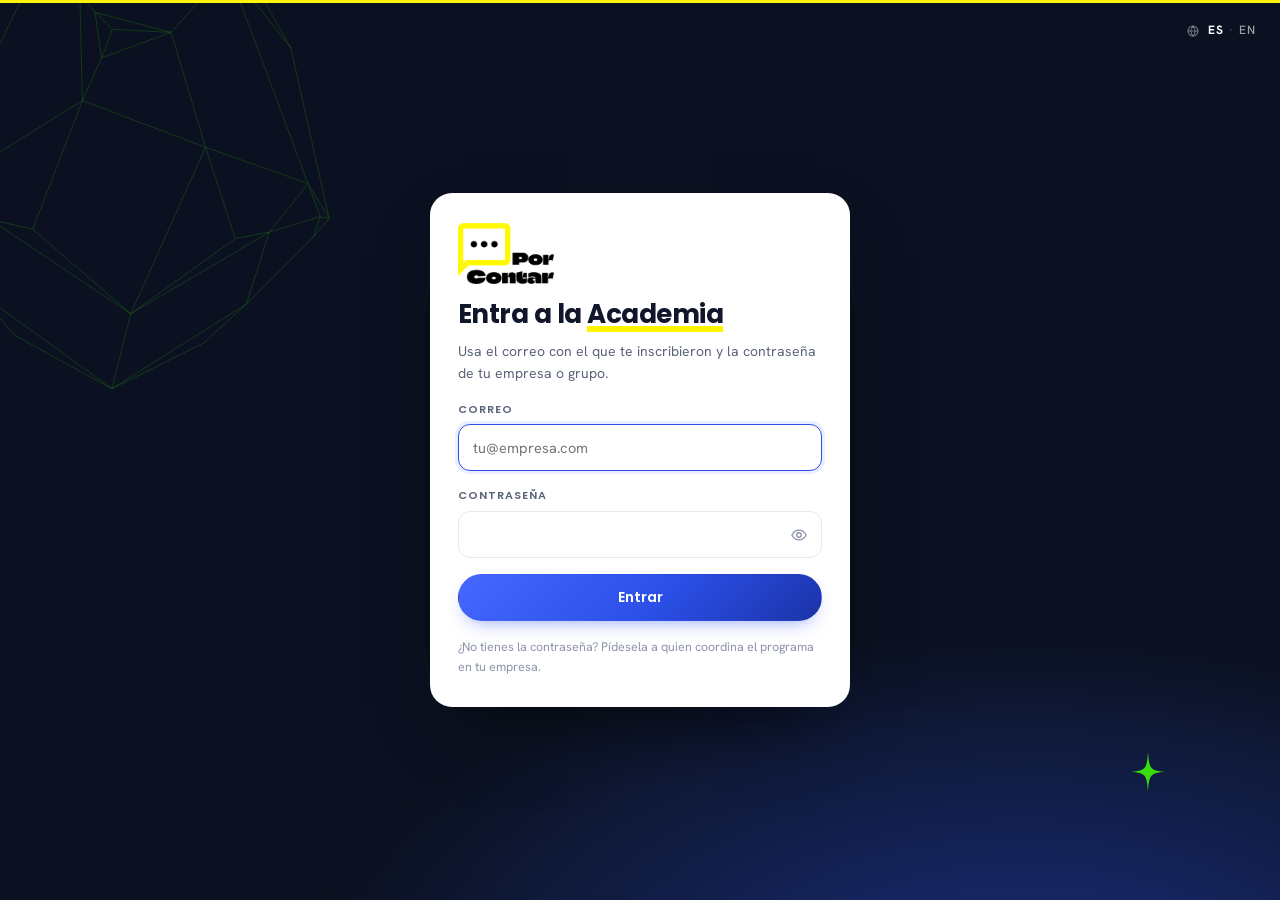
==== public/index.html @ 16306ef3 "Modalidades, clases con candado por grupo, prompts por clase, soporte, idioma y MCP - Tres modalidad" ====
<!DOCTYPE html>
<html lang="es">
<head>
<meta charset="utf-8" />
<meta name="viewport" content="width=device-width, initial-scale=1" />
<title>PorContar Academia</title>
<link rel="preconnect" href="https://fonts.googleapis.com" />
<link rel="preconnect" href="https://fonts.gstatic.com" crossorigin />
<link href="https://fonts.googleapis.com/css2?family=Poppins:wght@400;500;600;700;800&family=Hanken+Grotesk:wght@400;500;600;700&display=swap" rel="stylesheet" />
<link rel="stylesheet" href="styles.css" />
<link rel="icon" type="image/svg+xml" href="marca/burbuja.svg" />
</head>
<body>

<!-- ============ ICONOS SVG (sprite) ============ -->
<svg width="0" height="0" style="position:absolute" aria-hidden="true">
  <defs>
    <symbol id="i-feed" viewBox="0 0 24 24"><rect x="3" y="4" width="18" height="16" rx="2"/><path d="M3 9h18M8 13h8M8 16.5h5"/></symbol>
    <symbol id="i-bookmark" viewBox="0 0 24 24"><path d="M6 3.75h12a1 1 0 0 1 1 1V21l-7-4-7 4V4.75a1 1 0 0 1 1-1Z"/></symbol>
    <symbol id="i-menu" viewBox="0 0 24 24"><path d="M4 7h16M4 12h16M4 17h16"/></symbol>
    <symbol id="i-search" viewBox="0 0 24 24"><circle cx="11" cy="11" r="7"/><path d="m20 20-3.6-3.6"/></symbol>
    <symbol id="i-emoji" viewBox="0 0 24 24"><circle cx="12" cy="12" r="9"/><path d="M8.5 14.5a4 4 0 0 0 7 0M9 9.8h.01M15 9.8h.01"/></symbol>
    <symbol id="i-imagen" viewBox="0 0 24 24"><rect x="3" y="4" width="18" height="16" rx="3"/><path d="m4 17 5-5 4 4 3-3 4 4"/><circle cx="9" cy="9" r="1.3"/></symbol>
    <symbol id="i-clip" viewBox="0 0 24 24"><path d="M20 11.5 12.5 19a5 5 0 0 1-7-7l8-8a3.3 3.3 0 0 1 4.7 4.7l-8 8a1.7 1.7 0 0 1-2.4-2.4l7-7"/></symbol>
    <symbol id="i-playbox" viewBox="0 0 24 24"><rect x="3" y="5" width="18" height="14" rx="3"/><path d="m10 9 5 3-5 3z"/></symbol>
    <symbol id="i-encuesta" viewBox="0 0 24 24"><path d="M6 20V11M12 20V4M18 20v-6"/></symbol>
    <symbol id="i-mic" viewBox="0 0 24 24"><rect x="9" y="3" width="6" height="11" rx="3"/><path d="M5.5 11a6.5 6.5 0 0 0 13 0M12 17.5V21"/></symbol>
    <symbol id="i-megusta" viewBox="0 0 24 24"><path d="M7 21V10l5-7a2 2 0 0 1 3 2l-1 5h4.5a2 2 0 0 1 2 2.4l-1.5 7A2 2 0 0 1 17 21H7Zm0 0H3V10h4"/></symbol>
    <symbol id="i-comentario" viewBox="0 0 24 24"><path d="M12 20a8 8 0 1 0-7.1-4.3L4 20l4.3-.9A8 8 0 0 0 12 20Z"/></symbol>
    <symbol id="i-plus" viewBox="0 0 24 24"><path d="M12 5v14M5 12h14"/></symbol>
    <symbol id="i-close" viewBox="0 0 24 24"><path d="m6 6 12 12M18 6 6 18"/></symbol>
    <symbol id="i-more" viewBox="0 0 24 24"><circle cx="5" cy="12" r="1.4"/><circle cx="12" cy="12" r="1.4"/><circle cx="19" cy="12" r="1.4"/></symbol>
    <symbol id="i-video" viewBox="0 0 24 24"><rect x="2.5" y="6" width="13" height="12" rx="2"/><path d="m15.5 12 6-3.5v11l-6-3.5z"/></symbol>
    <symbol id="i-upload" viewBox="0 0 24 24"><path d="M12 16V4m0 0 4 4m-4-4L8 8"/><path d="M4 15v3a2 2 0 0 0 2 2h12a2 2 0 0 0 2-2v-3"/></symbol>
    <symbol id="i-link" viewBox="0 0 24 24"><path d="M10 13.5a4 4 0 0 0 5.7 0l2.8-2.8a4 4 0 1 0-5.7-5.7l-1.4 1.4"/><path d="M14 10.5a4 4 0 0 0-5.7 0l-2.8 2.8a4 4 0 1 0 5.7 5.7l1.4-1.4"/></symbol>
    <symbol id="i-trash" viewBox="0 0 24 24"><path d="M4 7h16M10 7V5h4v2M6 7l1 13h10l1-13"/></symbol>
    <symbol id="i-edit" viewBox="0 0 24 24"><path d="M4 20h4L19 9a2.1 2.1 0 0 0-3-3L5 17v3Z"/><path d="m14.5 6.5 3 3"/></symbol>
    <symbol id="i-bold" viewBox="0 0 24 24"><path d="M7 5h6.5a3.5 3.5 0 0 1 0 7H7zM7 12h7.5a3.5 3.5 0 0 1 0 7H7z"/></symbol>
    <symbol id="i-quote" viewBox="0 0 24 24"><path d="M5 6v12M9 9h10M9 15h6"/></symbol>
    <symbol id="i-pin" viewBox="0 0 24 24"><path d="M9 3h6l-1 6 4 3v2H6v-2l4-3-1-6Z"/><path d="M12 14v7"/></symbol>
    <symbol id="i-empty" viewBox="0 0 24 24"><rect x="3" y="5" width="18" height="14" rx="2"/><path d="M3 10h18M8 14.5h8"/></symbol>
    <symbol id="i-skill" viewBox="0 0 24 24"><path d="m12 3 2.6 5.3 5.9.9-4.3 4.1 1 5.8-5.2-2.7-5.2 2.7 1-5.8L3.5 9.2l5.9-.9z"/></symbol>
    <symbol id="i-download" viewBox="0 0 24 24"><path d="M12 4v11m0 0 4-4m-4 4-4-4"/><path d="M4 17v1.5A2.5 2.5 0 0 0 6.5 21h11a2.5 2.5 0 0 0 2.5-2.5V17"/></symbol>
    <!-- copiar / preguntas frecuentes -->
    <symbol id="i-copy" viewBox="0 0 24 24"><rect x="9" y="9" width="11" height="11" rx="2"/><path d="M15 6.5V5.5a2 2 0 0 0-2-2H5.5a2 2 0 0 0-2 2V13a2 2 0 0 0 2 2h1"/></symbol>
    <symbol id="i-faq" viewBox="0 0 24 24"><path d="M4 5.5h16v11H12l-5 4v-4H4z"/><path d="M9.7 9.4a2.3 2.3 0 1 1 2.6 2.3v1.1"/><path d="M12.3 14.6v.1"/></symbol>
    <!-- Vocabulario y skills -->
    <symbol id="i-resumen" viewBox="0 0 24 24"><path d="M5.5 3.5h8.5L19 8.5v12H5.5z"/><path d="M14 3.5V9h5"/><path d="M8.5 12.5h7M8.5 16h4.5"/></symbol>
    <!-- trabajo autónomo: lista con casillas -->
    <symbol id="i-tareas" viewBox="0 0 24 24"><rect x="4" y="3.5" width="16" height="17" rx="2.5"/><path d="m8 9 1.5 1.5L12.5 7.5M8 15l1.5 1.5 3-3M15 9.5h1.5M15 15.5h1.5"/></symbol>
    <!-- quizzes -->
    <symbol id="i-quiz" viewBox="0 0 24 24"><path d="M5.5 3.5h13v17h-13z"/><path d="M9 8.5a2.4 2.4 0 1 1 3 2.3v1.2"/><path d="M12 15.4v.1"/></symbol>
    <!-- subir y bajar una publicación -->
    <symbol id="i-up" viewBox="0 0 24 24"><path d="M12 19V6"/><path d="M6.5 11.5 12 6l5.5 5.5"/></symbol>
    <symbol id="i-down" viewBox="0 0 24 24"><path d="M12 5v13"/><path d="M6.5 12.5 12 18l5.5-5.5"/></symbol>
    <!-- tutoriales express: pantalla con el triangulo de reproducir -->
    <symbol id="i-tuto" viewBox="0 0 24 24"><path d="M3.5 5h17v11h-17z"/><path d="M8 20h8M12 16v4"/><path d="M10.5 8.3l4 2.2-4 2.2z"/></symbol>
    <!-- configurar Claude -->
    <symbol id="i-config" viewBox="0 0 24 24"><path d="M5 7h9M18 7h1.5M5 12h3M12 12h7.5M5 17h9M18 17h1.5"/><circle cx="16" cy="7" r="2"/><circle cx="10" cy="12" r="2"/><circle cx="16" cy="17" r="2"/></symbol>
    <!-- ojito: ocultar o mostrar una clase -->
    <symbol id="i-eye" viewBox="0 0 24 24"><path d="M2.5 12S6 5.5 12 5.5 21.5 12 21.5 12 18 18.5 12 18.5 2.5 12 2.5 12Z"/><circle cx="12" cy="12" r="3"/></symbol>
    <symbol id="i-eye-off" viewBox="0 0 24 24"><path d="M10.6 5.6A9.7 9.7 0 0 1 12 5.5c6 0 9.5 6.5 9.5 6.5a17 17 0 0 1-2.6 3.4M6.5 7.3C3.9 9 2.5 12 2.5 12S6 18.5 12 18.5c1.9 0 3.5-.6 4.9-1.5"/><path d="M9.9 9.9a3 3 0 0 0 4.2 4.2"/><path d="m3.5 3.5 17 17"/></symbol>
    <!-- empresas y grupos · panel de avance · salir · visto -->
    <symbol id="i-globo" viewBox="0 0 24 24"><circle cx="12" cy="12" r="8.5"/><path d="M3.5 12h17M12 3.5c2.4 2.3 3.6 5.1 3.6 8.5s-1.2 6.2-3.6 8.5c-2.4-2.3-3.6-5.1-3.6-8.5s1.2-6.2 3.6-8.5Z"/></symbol>
    <symbol id="i-soporte" viewBox="0 0 24 24"><circle cx="12" cy="12" r="8.5"/><circle cx="12" cy="12" r="3.5"/><path d="m6 6 3.5 3.5M14.5 14.5 18 18M18 6l-3.5 3.5M9.5 14.5 6 18"/></symbol>
    <symbol id="i-users" viewBox="0 0 24 24"><circle cx="9" cy="8" r="3"/><path d="M3.5 19a5.5 5.5 0 0 1 11 0"/><path d="M15.5 5.8a3 3 0 0 1 .5 5.9M17.5 19a5.5 5.5 0 0 0-1.8-4.1"/></symbol>
    <symbol id="i-chart" viewBox="0 0 24 24"><rect x="3" y="4" width="18" height="16" rx="2"/><path d="M8 16.5v-4M12 16.5v-8M16 16.5v-5.5"/></symbol>
    <symbol id="i-logout" viewBox="0 0 24 24"><path d="M14 4.5h4a1.5 1.5 0 0 1 1.5 1.5v12a1.5 1.5 0 0 1-1.5 1.5h-4"/><path d="M10 16.5 5.5 12 10 7.5M5.5 12H15"/></symbol>
    <symbol id="i-check" viewBox="0 0 24 24"><circle cx="12" cy="12" r="8.5"/><path d="m8.3 12.2 2.5 2.5 4.9-5"/></symbol>
    <symbol id="i-cal" viewBox="0 0 24 24"><rect x="3.5" y="5" width="17" height="15.5" rx="2.5"/><path d="M3.5 10h17M8 3v4M16 3v4"/><path d="M7.5 14h2M11 14h2M14.5 14h2M7.5 17.5h2M11 17.5h2"/></symbol>
    <symbol id="i-wa" viewBox="0 0 24 24"><path d="M4 20l1.2-3.9A8 8 0 1 1 8 19z"/><path d="M9.2 8.6c.2-.5.6-.5.9-.5h.5c.2 0 .4.1.5.4l.7 1.6c.1.2 0 .5-.1.6l-.5.6c.6 1.1 1.5 2 2.6 2.6l.6-.5c.2-.2.4-.2.6-.1l1.6.7c.3.1.4.3.4.5v.5c0 .3-.1.7-.5.9-.6.3-1.6.5-3-.1a8.5 8.5 0 0 1-4.2-4.2c-.6-1.4-.4-2.4-.1-3z"/></symbol>
    <symbol id="i-play" viewBox="0 0 24 24"><path d="M8 5v14l11-7z"/></symbol>
    <symbol id="i-reloj" viewBox="0 0 24 24"><circle cx="12" cy="12" r="8.5"/><path d="M12 7.5V12l3 2"/></symbol>
    <symbol id="i-libro" viewBox="0 0 24 24"><path d="M3.5 5.5c2.8-1 5.6-1 8.5.8 2.9-1.8 5.7-1.8 8.5-.8v13c-2.8-1-5.6-1-8.5.8-2.9-1.8-5.7-1.8-8.5-.8z"/><path d="M12 6.3v13"/></symbol>
    <symbol id="i-envivo" viewBox="0 0 24 24"><circle cx="12" cy="12" r="2"/><path d="M8.5 15.5a5 5 0 0 1 0-7M15.5 8.5a5 5 0 0 1 0 7M5.6 18.4a9 9 0 0 1 0-12.8M18.4 5.6a9 9 0 0 1 0 12.8"/></symbol>
    <symbol id="i-ext" viewBox="0 0 24 24"><path d="M14 4.5h5.5V10M19.5 4.5 11 13M18 14v4.5a1 1 0 0 1-1 1H5.5a1 1 0 0 1-1-1V7a1 1 0 0 1 1-1H10"/></symbol>
    <symbol id="i-mail" viewBox="0 0 24 24"><rect x="3" y="5" width="18" height="14" rx="2.5"/><path d="m4 7 8 6 8-6"/></symbol>
    <symbol id="i-flecha" viewBox="0 0 24 24"><path d="m9 5.5 6.5 6.5L9 18.5"/></symbol>
    <symbol id="i-chev" viewBox="0 0 24 24"><path d="m8 10 4-4 4 4M8 14l4 4 4-4"/></symbol>
    <symbol id="i-gear" viewBox="0 0 24 24"><circle cx="12" cy="12" r="3"/><path d="M19.4 15a1.7 1.7 0 0 0 .3 1.8l.1.1a2 2 0 1 1-2.8 2.8l-.1-.1a1.7 1.7 0 0 0-1.8-.3 1.7 1.7 0 0 0-1 1.5V21a2 2 0 1 1-4 0v-.1a1.7 1.7 0 0 0-1.1-1.5 1.7 1.7 0 0 0-1.8.3l-.1.1a2 2 0 1 1-2.8-2.8l.1-.1a1.7 1.7 0 0 0 .3-1.8 1.7 1.7 0 0 0-1.5-1H3a2 2 0 1 1 0-4h.1a1.7 1.7 0 0 0 1.5-1.1 1.7 1.7 0 0 0-.3-1.8l-.1-.1a2 2 0 1 1 2.8-2.8l.1.1a1.7 1.7 0 0 0 1.8.3H9a1.7 1.7 0 0 0 1-1.5V3a2 2 0 1 1 4 0v.1a1.7 1.7 0 0 0 1 1.5 1.7 1.7 0 0 0 1.8-.3l.1-.1a2 2 0 1 1 2.8 2.8l-.1.1a1.7 1.7 0 0 0-.3 1.8V9a1.7 1.7 0 0 0 1.5 1H21a2 2 0 1 1 0 4h-.1a1.7 1.7 0 0 0-1.5 1Z"/></symbol>
    <symbol id="i-unlock" viewBox="0 0 24 24"><rect x="5" y="10.5" width="14" height="10" rx="2"/><path d="M8.5 10.5V8a3.5 3.5 0 0 1 6.9-.8"/></symbol>
    <symbol id="i-lock" viewBox="0 0 24 24"><rect x="5" y="10.5" width="14" height="10" rx="2"/><path d="M8.5 10.5V8a3.5 3.5 0 0 1 7 0v2.5"/></symbol>
    <!-- redes -->
    <symbol id="i-ig" viewBox="0 0 24 24"><rect x="3.5" y="3.5" width="17" height="17" rx="5"/><circle cx="12" cy="12" r="4"/><circle cx="17.2" cy="6.8" r="1.1" fill="currentColor" stroke="none"/></symbol>
    <symbol id="i-in" viewBox="0 0 24 24"><rect x="3.5" y="3.5" width="17" height="17" rx="3"/><path d="M8 10.5V17M8 7.3v.1M12 17v-3.6a2 2 0 0 1 4 0V17"/></symbol>
    <!-- iconos de sesión -->
    <symbol id="s-base" viewBox="0 0 24 24"><path d="m12 3 2.6 5.3 5.9.9-4.3 4.1 1 5.8-5.2-2.7-5.2 2.7 1-5.8L3.5 9.2l5.9-.9z"/></symbol>
    <symbol id="s-funnel" viewBox="0 0 24 24"><path d="M3.5 5h17l-6.5 7.5V20l-4-2.2v-5.3z"/></symbol>
    <symbol id="s-design" viewBox="0 0 24 24"><path d="M6 20c2 0 3-1 3-3 0-1.2-.8-2-2-2s-2 .8-2 2c0 1-.5 2-1 2.5.6.3 1.3.5 2 .5Z"/><path d="M9.5 15 19 5.5a1.8 1.8 0 0 0-2.5-2.5L7 12.5"/></symbol>
    <symbol id="s-web" viewBox="0 0 24 24"><rect x="3" y="4.5" width="18" height="15" rx="2"/><path d="M3 9h18"/><circle cx="11" cy="14" r="2.4"/><path d="m12.8 15.8 2 2"/></symbol>
    <symbol id="s-crm" viewBox="0 0 24 24"><circle cx="9" cy="8" r="3"/><path d="M3.5 19a5.5 5.5 0 0 1 11 0"/><path d="M15.5 5.8a3 3 0 0 1 .5 5.9M17.5 19a5.5 5.5 0 0 0-1.8-4.1"/></symbol>
    <symbol id="s-prospec" viewBox="0 0 24 24"><circle cx="12" cy="12" r="7.5"/><circle cx="12" cy="12" r="3"/><path d="M12 2v2.5M12 19.5V22M2 12h2.5M19.5 12H22"/></symbol>
    <symbol id="s-ecom" viewBox="0 0 24 24"><circle cx="10" cy="19" r="1.4"/><circle cx="17" cy="19" r="1.4"/><path d="M3 4.5h2.4l2.3 11h10l1.9-7.6H6.3"/></symbol>
    <symbol id="s-viral" viewBox="0 0 24 24"><circle cx="17" cy="6" r="2.4"/><circle cx="17" cy="18" r="2.4"/><circle cx="7" cy="12" r="2.4"/><path d="m9.2 10.9 5.6-3.3M9.2 13.1l5.6 3.3"/></symbol>
    <symbol id="s-video" viewBox="0 0 24 24"><rect x="2.5" y="6" width="13" height="12" rx="2"/><path d="m15.5 12 6-3.5v11l-6-3.5z"/></symbol>
    <symbol id="s-ads" viewBox="0 0 24 24"><path d="M4 10v4a1 1 0 0 0 1 1h2.5l7.5 3.8V5.2L7.5 9H5a1 1 0 0 0-1 1Z"/><path d="M18.5 9.4a3.6 3.6 0 0 1 0 5.2"/></symbol>
    <symbol id="s-agent" viewBox="0 0 24 24"><rect x="4" y="8" width="16" height="11" rx="3"/><path d="M12 4v4"/><circle cx="9.3" cy="13.5" r="1.2"/><circle cx="14.7" cy="13.5" r="1.2"/></symbol>
    <symbol id="s-dash" viewBox="0 0 24 24"><rect x="3" y="4" width="18" height="16" rx="2"/><path d="M8 16.5v-4M12 16.5v-8M16 16.5v-5.5"/></symbol>
    <symbol id="s-pre" viewBox="0 0 24 24"><path d="M4 7h9M17 7h3M4 17h3M11 17h9"/><circle cx="15" cy="7" r="2"/><circle cx="9" cy="17" r="2"/></symbol>
    <symbol id="s-0" viewBox="0 0 24 24"><path d="M3 11.5 12 4l9 7.5"/><path d="M5.5 10.5V20h13v-9.5"/><path d="M10 20v-5h4v5"/></symbol>
    <symbol id="s-1" viewBox="0 0 24 24"><path d="M12 3.5 20 8v5c0 4-3.4 6.6-8 7.5-4.6-.9-8-3.5-8-7.5V8z"/><path d="m9 12 2 2 4-4"/></symbol>
    <symbol id="s-2" viewBox="0 0 24 24"><ellipse cx="12" cy="6" rx="7.5" ry="3"/><path d="M4.5 6v6c0 1.7 3.4 3 7.5 3s7.5-1.3 7.5-3V6"/><path d="M4.5 12v6c0 1.7 3.4 3 7.5 3s7.5-1.3 7.5-3v-6"/></symbol>
    <symbol id="s-3" viewBox="0 0 24 24"><circle cx="12" cy="12" r="3"/><path d="M12 3v3M12 18v3M3 12h3M18 12h3M5.6 5.6 7.8 7.8M16.2 16.2l2.2 2.2M18.4 5.6l-2.2 2.2M7.8 16.2l-2.2 2.2"/></symbol>
    <symbol id="s-4" viewBox="0 0 24 24"><path d="m9 8-5 4 5 4M15 8l5 4-5 4M13.5 5l-3 14"/></symbol>
    <symbol id="s-5" viewBox="0 0 24 24"><path d="M4 5h16v10H4z"/><path d="M12 15v4M8.5 19h7"/><path d="m8 11 2.5-2.5L13 11l3-3.5"/></symbol>
  </defs>
</svg>

<div class="app">

  <!-- ============ SIDEBAR ============ -->
  <aside class="sidebar" id="sidebar">
    <!-- dona wireframe: elemento firma del universo gráfico -->
    <svg class="dona" viewBox="0 0 200 200" aria-hidden="true">
      <g fill="none" stroke="#4668ff" stroke-width="1" opacity=".85">
        <ellipse cx="100" cy="100" rx="86" ry="34"/>
        <ellipse cx="100" cy="100" rx="78" ry="26"/>
        <ellipse cx="100" cy="100" rx="66" ry="17"/>
        <ellipse cx="100" cy="100" rx="52" ry="9"/>
        <ellipse cx="100" cy="100" rx="86" ry="34" transform="rotate(30 100 100)"/>
        <ellipse cx="100" cy="100" rx="86" ry="34" transform="rotate(60 100 100)"/>
        <ellipse cx="100" cy="100" rx="86" ry="34" transform="rotate(90 100 100)"/>
        <ellipse cx="100" cy="100" rx="86" ry="34" transform="rotate(120 100 100)"/>
        <ellipse cx="100" cy="100" rx="86" ry="34" transform="rotate(150 100 100)"/>
      </g>
    </svg>
    <div class="brand">
      <!-- logo oficial, el mismo de la web de PorContar (versión blanca para fondo oscuro) -->
      <img class="logo" src="marca/porcontar-blanco.png" alt="PorContar" width="540" height="340" />
    </div>

    <nav class="nav" id="nav">
      <!-- Admin: espacio de trabajo. Principal = contenido para todos; una empresa = lo que ve esa empresa,
           y lo que se publica ahí queda solo para ella -->
      <div class="espacio" id="navEspacio" hidden>
        <button class="esp-btn" id="espBtn" type="button" aria-haspopup="listbox" aria-expanded="false" aria-controls="espMenu">
          <span class="esp-av" id="espAv"></span>
          <span class="esp-txt"><em>Espacio de trabajo</em><b id="espNombre">Principal</b></span>
          <svg class="ico esp-chev"><use href="#i-chev"/></svg>
        </button>
        <div class="esp-menu" id="espMenu" role="listbox" aria-label="Espacios de trabajo" hidden></div>
      </div>

      <!-- Responsable de una empresa: el panel de su equipo -->
      <div id="navGestion" hidden>
        <p class="nav-title">Mi equipo</p>
        <button class="nav-item" data-view="panel" title="Quién entró, qué vio, qué tareas hizo y cómo le fue en los quizzes">
          <svg class="ico"><use href="#i-chart"/></svg>
          <span class="nav-label">Panel de mi equipo</span>
        </button>
      </div>

      <button class="nav-item nav-inicio" data-view="inicio" title="Tu cronograma y el próximo encuentro">
        <svg class="ico"><use href="#i-cal"/></svg>
        <span class="nav-label">Inicio y cronograma</span>
      </button>

      <p class="nav-title nav-title-acc"><span id="navSesTit">Sesiones del reto</span>
        <button class="nav-editar" data-editar-reto hidden title="Agregar, editar u ordenar las sesiones del reto">
          <svg class="ico"><use href="#i-edit"/></svg> Editar
        </button>
      </p>
      <div id="navSessions"></div>

      <p class="nav-title nav-title-acc"><span>Extras</span>
        <button class="nav-editar" data-editar-extras hidden title="Encender o apagar los extras y editar las tareas">
          <svg class="ico"><use href="#i-edit"/></svg> Editar
        </button>
      </p>
      <!-- Lo primero de Extras y con color propio: las tareas de cada sesión -->
      <button class="nav-item nav-tareas" data-view="tareas" title="Las tareas de cada sesión, con tu avance">
        <svg class="ico"><use href="#i-tareas"/></svg>
        <span class="nav-label">Trabajo autónomo</span>
      </button>
      <button class="nav-item" data-view="skills" title="Catálogo de skills">
        <svg class="ico"><use href="#i-skill"/></svg>
        <span class="nav-label">Catálogo de prompts</span>
        <span class="count" id="countSkills">0</span>
      </button>
      <!-- filtro por área: solo se ve dentro del catálogo -->
      <div class="nav-areas" id="navAreas" hidden></div>
      <button class="nav-item" data-view="resumen" title="Vocabulario y términos">
        <svg class="ico"><use href="#i-resumen"/></svg>
        <span class="nav-label">Vocabulario y términos</span>
      </button>
      <!-- Oculto por ahora: para mostrarlo de nuevo, quitar hidden -->
      <button class="nav-item" data-view="config" title="Qué dejar activo en tu organización de Claude">
        <svg class="ico"><use href="#i-config"/></svg>
        <span class="nav-label">Configurar Claude</span>
      </button>
      <button class="nav-item" data-view="faq">
        <svg class="ico"><use href="#i-faq"/></svg>
        <span class="nav-label">Preguntas frecuentes</span>
        <span class="count" id="countFaq">0</span>
      </button>
      <button class="nav-item" data-view="saved">
        <svg class="ico"><use href="#i-bookmark"/></svg>
        <span class="nav-label">Guardados</span>
        <span class="count" id="countSaved">0</span>
      </button>
    </nav>

    <div class="sidebar-foot">
      <div class="progress">
        <div class="progress-bar"><i id="progressFill"></i></div>
        <span id="progressText">0 de 14 sesiones con contenido</span>
      </div>

      <div class="social">
        <a href="https://www.instagram.com/por.contar/" target="_blank" rel="noopener" title="PorContar en Instagram">
          <svg class="ico"><use href="#i-ig"/></svg>
        </a>
        <a href="https://www.linkedin.com/in/ximena-villalobos-vel%C3%A1squez/" target="_blank" rel="noopener" title="Ximena Villalobos en LinkedIn">
          <svg class="ico"><use href="#i-in"/></svg><span>Ximena</span>
        </a>
        <a href="https://www.linkedin.com/in/luisa-navarro-salgado-porcontar/" target="_blank" rel="noopener" title="Luisa Navarro en LinkedIn">
          <svg class="ico"><use href="#i-in"/></svg><span>Luisa</span>
        </a>
      </div>
    </div>
  </aside>

  <!-- ============ CONTENIDO ============ -->
  <main class="main">
    <div class="cabecera">
    <header class="topbar">
      <div class="topbar-left">
        <button class="icon-btn only-mobile" id="btnMenu" aria-label="Abrir el menú">
          <svg class="ico"><use href="#i-menu"/></svg>
        </button>
        <img class="logo-mini only-mobile" src="marca/burbuja.svg" alt="PorContar" width="30" height="30" />
        <div>
          <h1 id="viewTitle">PorContar Academia</h1>
          <p id="viewSubtitle">Cargando el contenido…</p>
        </div>
      </div>
      <div class="topbar-right">
        <div class="idioma notranslate" translate="no" role="group" aria-label="Idioma · Language">
          <svg class="ico"><use href="#i-globo"/></svg>
          <button type="button" data-idioma="es" title="Español">ES</button><span aria-hidden="true">·</span><button type="button" data-idioma="en" title="English (traducción automática)">EN</button>
        </div>
        <label class="search">
          <svg class="ico"><use href="#i-search"/></svg>
          <input type="search" id="search" placeholder="Buscar en el muro" />
        </label>
        <button class="btn btn-primary" id="btnNew">
          <svg class="ico"><use href="#i-plus"/></svg>
          Nueva publicación
        </button>
      </div>
    </header>
      <!-- Menú secundario: atajos a lo que más se usa -->
      <nav class="subnav" id="subnav" aria-label="Atajos">
        <button data-sub="cursos"><svg class="ico"><use href="#i-libro"/></svg>Cursos</button>
        <button data-sub="inicio"><svg class="ico"><use href="#i-envivo"/></svg>Clases en vivo</button>
        <button data-sub="comunidad"><svg class="ico"><use href="#i-users"/></svg>Comunidad</button>
        <button data-sub="soporte" hidden><svg class="ico"><use href="#i-soporte"/></svg>Soporte<span class="sub-cuenta" id="countSoporte" hidden></span></button>
        <a href="https://porcontar.substack.com/" target="_blank" rel="noopener"><svg class="ico"><use href="#i-feed"/></svg>Newsletter<svg class="ico ico-ext"><use href="#i-ext"/></svg></a>
      </nav>
    </div>

    <div class="content">
      <section class="stream">
        <!-- Admin en el espacio de una empresa: qué está viendo y adónde va lo que publique -->
        <div class="espacio-aviso" id="espacioAviso" hidden></div>
        <!-- Grabaciones de la clase: fuera de #posts para que redibujar el muro no corte el video -->
        <div id="grabacion"></div>
        <div class="composer" id="composerTrigger">
          <div class="avatar">PC</div>
          <span>Comparte una nota o sube un video…</span>
          <span class="composer-plus"><svg class="ico"><use href="#i-plus"/></svg></span>
        </div>
        <div id="posts"></div>
      </section>

      <aside class="rail">
        <!-- estudiantes: formulario de pregunta · admin: preguntas por responder (lo pinta app.js) -->
        <div class="card rail-card rail-pregunta" id="railPregunta"></div>
        <div class="card rail-card">
          <h3 id="railSesTit">El reto</h3>
          <ol class="rail-list" id="railSessions"></ol>
        </div>
      </aside>
    </div>
  </main>
</div>

<!-- ============ MODAL COMPOSER ============ -->
<div class="overlay" id="overlay" hidden>
  <div class="modal" role="dialog" aria-modal="true" aria-labelledby="modalTitle">
    <header class="modal-head">
      <h2 id="modalTitle">Nueva publicación</h2>
      <button class="icon-btn" id="btnCloseModal" aria-label="Cerrar">
        <svg class="ico"><use href="#i-close"/></svg>
      </button>
    </header>

    <div class="modal-body">
      <label class="field">
        <span>Sesión</span>
        <select id="fSession"></select>
      </label>

      <label class="field">
        <span>Título</span>
        <input type="text" id="fTitle" placeholder="Ej. Resumen y asignación de la sesión" maxlength="140" />
      </label>

      <div class="field">
        <span>Contenido</span>
        <div class="editor">
          <div class="editor-tools">
            <button type="button" data-fmt="bold" title="Negrita"><svg class="ico"><use href="#i-bold"/></svg></button>
            <button type="button" data-fmt="quote" title="Cita destacada"><svg class="ico"><use href="#i-quote"/></svg></button>
            <span class="hint">**negrita** · &gt; cita · los enlaces se detectan solos</span>
          </div>
          <textarea id="fBody" rows="7" placeholder="Escribe aquí el contenido de la clase, los pasos, la asignación…"></textarea>
        </div>
      </div>

      <div class="field">
        <span>Video, imagen o PDF</span>
        <div class="tabs">
          <button type="button" class="tab is-active" data-tab="file"><svg class="ico"><use href="#i-upload"/></svg> Subir archivo</button>
          <button type="button" class="tab" data-tab="url"><svg class="ico"><use href="#i-link"/></svg> Enlace</button>
        </div>

        <div class="tabpane" data-pane="file">
          <div class="dropzone" id="dropzone">
            <svg class="ico ico-lg"><use href="#i-video"/></svg>
            <p><b>Arrastra un video, una imagen o un PDF</b> o haz clic para elegirlo</p>
            <small>Video MP4, WebM o MOV hasta 300 MB · Imagen JPG, PNG, GIF o WebP hasta 10 MB · PDF hasta 25 MB</small>
            <input type="file" id="fFile" accept="video/*,image/*,application/pdf,.pdf" hidden />
          </div>
          <div class="filechip" id="fileChip" hidden>
            <svg class="ico"><use href="#i-video"/></svg>
            <span id="fileName"></span>
            <button type="button" id="fileClear" aria-label="Quitar archivo"><svg class="ico"><use href="#i-close"/></svg></button>
          </div>
        </div>

        <div class="tabpane" data-pane="url" hidden>
          <input type="text" inputmode="url" id="fUrl" placeholder="Pega el enlace: YouTube, Drive, Vimeo, Loom, Zoom…" />
        </div>
      </div>

      <div class="field">
        <span>¿Quién la ve?</span>
        <div class="aud" id="fAudiencia"></div>
      </div>

      <label class="check">
        <input type="checkbox" id="fPinned" />
        <span>Destacar esta publicación</span>
      </label>
    </div>

    <footer class="modal-foot">
      <span class="modal-msg" id="modalMsg"></span>
      <div>
        <button class="btn" id="btnCancel">Cancelar</button>
        <button class="btn btn-primary" id="btnPublish">Publicar</button>
      </div>
    </footer>
  </div>
</div>

<div class="overlay" id="skOverlay" hidden>
  <div class="modal modal-sk" role="dialog" aria-modal="true" aria-labelledby="skTitle">
    <header class="modal-head">
      <div>
        <span class="sk-num-big" id="skNum">#1</span>
        <h2 id="skTitle">Skill</h2>
      </div>
      <button class="icon-btn" id="skClose" aria-label="Cerrar">
        <svg class="ico"><use href="#i-close"/></svg>
      </button>
    </header>

    <div class="modal-body">
      <div class="sk-tags" id="skTags"></div>

      <div class="sk-actions">
        <button class="btn btn-primary" id="skDownload">
          <svg class="ico"><use href="#i-download"/></svg> Descargar Skill (.md)
        </button>
        <button class="btn" id="skCopy">
          <svg class="ico"><use href="#i-copy"/></svg> Copiar prompt
        </button>
        <span class="sk-admin" id="skAdmin" hidden>
          <button class="btn" id="skEdit"><svg class="ico"><use href="#i-edit"/></svg> Editar</button>
          <button class="btn btn-danger" id="skDelete"><svg class="ico"><use href="#i-trash"/></svg> Eliminar</button>
        </span>
      </div>

      <div class="sk-block" id="skObjectiveBlock">
        <span class="sk-label">Objetivo</span>
        <p id="skObjective"></p>
      </div>

      <div class="sk-block">
        <span class="sk-label">Prompt completo</span>
        <pre class="sk-prompt" id="skPrompt"></pre>
      </div>
    </div>
  </div>
</div>

<!-- ============ EDITOR DE SKILL (admin) ============ -->
<div class="overlay" id="skEdOverlay" hidden>
  <div class="modal" role="dialog" aria-modal="true" aria-labelledby="skEdTitle">
    <header class="modal-head">
      <h2 id="skEdTitle">Nueva skill</h2>
      <button class="icon-btn" id="skEdClose" aria-label="Cerrar">
        <svg class="ico"><use href="#i-close"/></svg>
      </button>
    </header>

    <div class="modal-body">
      <!-- ¿Ya está en un .md? Se sube y llena los campos solos -->
      <div class="dropzone dropzone-md" id="skDrop">
        <svg class="ico"><use href="#i-upload"/></svg>
        <p><b>Sube la skill en .md</b> o arrástrala aquí</p>
        <small>Toma el nombre, el área, el nivel, las etiquetas, el objetivo y el prompt con su formato</small>
        <input type="file" id="skFile" accept=".md,.markdown,.txt,text/markdown,text/plain" hidden />
      </div>

      <label class="field">
        <span>Nombre de la skill</span>
        <input type="text" id="skfTitle" placeholder="Ej. Análisis de competencia" maxlength="120" />
      </label>

      <div class="field-row">
        <label class="field">
          <span>Área</span>
          <select id="skfArea"></select>
        </label>
        <label class="field">
          <span>Nivel</span>
          <select id="skfLevel"></select>
        </label>
      </div>

      <label class="field">
        <span>Etiquetas</span>
        <input type="text" id="skfTags" placeholder="Análisis, Generación… (separadas por coma)" maxlength="120" />
      </label>

      <label class="field">
        <span>Objetivo</span>
        <textarea id="skfObjective" rows="3" placeholder="En una o dos frases: qué resuelve esta skill."></textarea>
      </label>

      <label class="field">
        <span>Prompt completo</span>
        <textarea id="skfPrompt" rows="12" placeholder="Pega aquí el prompt tal cual lo usas."></textarea>
      </label>

      <label class="field">
        <span>Clase</span>
        <select id="skfSesion"></select>
        <small class="gr-nota">Con una clase, el prompt aparece en esa clase y en el catálogo solo cuando abras esa clase para el grupo.</small>
      </label>

      <div class="field">
        <span>¿Quién la ve?</span>
        <div class="aud" id="skfAudiencia"></div>
      </div>
    </div>

    <footer class="modal-foot">
      <span class="modal-msg" id="skEdMsg"></span>
      <div>
        <button class="btn" id="skEdCancel">Cancelar</button>
        <button class="btn btn-primary" id="skEdSave">Guardar skill</button>
      </div>
    </footer>
  </div>
</div>

<!-- ============ EMPRESA O COHORTE (admin) ============ -->
<div class="overlay" id="grOverlay" hidden>
  <div class="modal modal-ajustes" role="dialog" aria-modal="true" aria-labelledby="grTitle">
    <header class="aj-cab">
      <h2 id="grTitle">Nuevo grupo</h2>
      <button class="icon-btn" id="grClose" aria-label="Cerrar">
        <svg class="ico"><use href="#i-close"/></svg>
      </button>
    </header>

    <div class="aj-cuerpo">
      <!-- Como una página de ajustes: bloques con título y una fila por dato -->
      <p class="aj-tit">Empresa</p>
      <div class="aj-caja">
        <div class="aj-fila aj-logo">
          <span class="gr-logo-prev" id="grLogoPrev"></span>
          <div class="aj-logo-acc">
            <label class="btn btn-mini gr-csv">Cambiar logo
              <input type="file" id="grLogo" accept="image/png,image/jpeg,image/webp,image/svg+xml" hidden /></label>
            <button type="button" class="btn btn-mini" id="grLogoQuitar" hidden>Quitar</button>
          </div>
        </div>
        <label class="aj-fila"><span>Nombre</span><input type="text" id="grNombre" maxlength="120" placeholder="Bancolombia" /></label>
        <label class="aj-fila"><span>Tipo</span>
          <select id="grTipo">
            <option value="b2b">Empresa (B2B)</option>
            <option value="b2c">Cohorte (B2C)</option>
          </select></label>
        <label class="aj-fila"><span>Sector</span><input type="text" id="grSector" maxlength="80" placeholder="Salud" /></label>
        <label class="aj-fila"><span>NIT</span><input type="text" id="grNit" maxlength="40" placeholder="900.123.456-7" /></label>
      </div>

      <p class="aj-tit">Acceso</p>
      <div class="aj-caja">
        <div class="aj-fila"><span id="grClaveLbl">Contraseña</span>
          <span class="aj-clave">
            <input type="text" id="grClave" maxlength="60" autocomplete="off" spellcheck="false" placeholder="Mínimo 6 caracteres" />
            <button type="button" class="btn btn-mini" id="grGenerar">Generar</button>
          </span></div>
        <small class="gr-nota" id="grClaveNota" hidden></small>
        <label class="aj-fila"><span>Acceso hasta</span><input type="date" id="grVence" /></label>
        <label class="aj-fila"><span>Plazas</span><input type="number" id="grPlazas" min="0" max="999999" placeholder="25" /></label>
        <label class="aj-fila"><span>Activo</span>
          <span class="aj-switch"><input type="checkbox" id="grActivo" checked /><i></i></span></label>
      </div>

      <p class="aj-tit">Programa</p>
      <div class="aj-caja">
        <label class="aj-fila"><span>Modalidad</span>
          <select id="grFormato">
            <option value="reto">Estándar virtual</option>
            <option value="presencial">Estándar presencial</option>
            <option value="corto">Hiperpersonalizado</option>
          </select></label>
        <label class="aj-fila"><span>Inicio</span><input type="date" id="grInicio" /></label>
        <label class="aj-fila"><span>Fin</span><input type="date" id="grFin" /></label>
        <label class="aj-fila"><span>Grupo de WhatsApp</span><input type="text" inputmode="url" id="grWhatsapp" maxlength="300" placeholder="chat.whatsapp.com/…" /></label>
      </div>

      <p class="aj-tit">Lo que ve este grupo</p>
      <div class="aj-caja" id="grExtras">
        <label class="aj-fila"><span>Trabajo autónomo</span>
          <span class="aj-switch"><input type="checkbox" data-extra="tareas" checked /><i></i></span></label>
        <label class="aj-fila"><span>Catálogo de prompts</span>
          <span class="aj-switch"><input type="checkbox" data-extra="skills" checked /><i></i></span></label>
        <label class="aj-fila"><span>Vocabulario y términos</span>
          <span class="aj-switch"><input type="checkbox" data-extra="resumen" checked /><i></i></span></label>
        <label class="aj-fila"><span>Configurar Claude</span>
          <span class="aj-switch"><input type="checkbox" data-extra="config" checked /><i></i></span></label>
        <label class="aj-fila"><span>Cursos</span>
          <span class="aj-switch"><input type="checkbox" data-extra="tuto" checked /><i></i></span></label>
        <label class="aj-fila"><span>Preguntas frecuentes</span>
          <span class="aj-switch"><input type="checkbox" data-extra="faq" checked /><i></i></span></label>
        <label class="aj-fila"><span>Comunidad</span>
          <span class="aj-switch"><input type="checkbox" data-extra="comunidad" checked /><i></i></span></label>
      </div>

      <p class="aj-tit">Contacto en la empresa</p>
      <div class="aj-caja">
        <label class="aj-fila"><span>Nombre</span><input type="text" id="grCNombre" maxlength="120" placeholder="Laura Gómez" /></label>
        <label class="aj-fila"><span>Cargo</span><input type="text" id="grCCargo" maxlength="120" placeholder="Gerente de talento" /></label>
        <label class="aj-fila"><span>Correo</span><input type="email" id="grCEmail" maxlength="160" placeholder="laura@empresa.com" /></label>
        <label class="aj-fila"><span>Teléfono</span><input type="tel" id="grCTel" maxlength="40" placeholder="+57 300 000 0000" /></label>
      </div>
    </div>

    <footer class="aj-pie">
      <span class="modal-msg" id="grMsg"></span>
      <div>
        <button class="btn" id="grCancel">Cancelar</button>
        <button class="btn btn-primary" id="grSave">Guardar</button>
      </div>
    </footer>
  </div>
</div>

<!-- ============ SESIÓN DEL RETO (admin) ============ -->
<div class="overlay" id="seOverlay" hidden>
  <div class="modal" role="dialog" aria-modal="true" aria-labelledby="seTitle">
    <header class="modal-head">
      <h2 id="seTitle">Nueva sesión</h2>
      <button class="icon-btn" id="seClose" aria-label="Cerrar">
        <svg class="ico"><use href="#i-close"/></svg>
      </button>
    </header>
    <div class="modal-body">
      <div class="field-row">
        <label class="field"><span>Etiqueta corta</span><input type="text" id="seCorto" maxlength="30" placeholder="Sesión 13, Kick off, Cierre…" /></label>
        <label class="field"><span>Tipo</span>
          <select id="seTipo">
            <option value="kickoff">Kick off</option>
            <option value="clase" selected>Clase</option>
            <option value="qa">QA</option>
            <option value="proyecto">Proyecto</option>
            <option value="cierre">Cierre</option>
          </select>
        </label>
      </div>
      <label class="field"><span>Nombre</span><input type="text" id="seNombre" maxlength="140" placeholder="Ej. Automatización comercial con agentes" /></label>
      <label class="field"><span>Descripción</span><textarea id="seDesc" rows="3" maxlength="400" placeholder="Una o dos líneas: de qué trata la sesión"></textarea></label>
      <div class="field"><span>Ícono</span><div class="se-iconos" id="seIconos"></div></div>
    </div>
    <footer class="modal-foot">
      <span class="modal-msg" id="seMsg"></span>
      <div>
        <button class="btn" id="seCancel">Cancelar</button>
        <button class="btn btn-primary" id="seSave">Guardar sesión</button>
      </div>
    </footer>
  </div>
</div>

<!-- ============ CONFIRMAR (acciones que no se deshacen) ============ -->
<div class="overlay" id="cfOverlay" hidden>
  <div class="modal modal-cf" role="alertdialog" aria-modal="true" aria-labelledby="cfTitulo" aria-describedby="cfTexto">
    <div class="modal-body cf-cuerpo">
      <span class="cf-ico"><svg class="ico"><use href="#i-trash"/></svg></span>
      <h2 id="cfTitulo"></h2>
      <p id="cfTexto"></p>
    </div>
    <footer class="modal-foot">
      <div>
        <button class="btn" id="cfNo">Cancelar</button>
        <button class="btn btn-peligro" id="cfSi">Eliminar</button>
      </div>
    </footer>
  </div>
</div>

<!-- ============ ENTRAR ============ -->
<div class="login" id="login" hidden>
  <div class="idioma idioma-login notranslate" translate="no" role="group" aria-label="Idioma · Language">
    <svg class="ico"><use href="#i-globo"/></svg>
    <button type="button" data-idioma="es" title="Español">ES</button><span aria-hidden="true">·</span><button type="button" data-idioma="en" title="English (traducción automática)">EN</button>
  </div>
  <svg class="dona login-dona" viewBox="0 0 200 200" aria-hidden="true">
    <g fill="none" stroke="#4668ff" stroke-width="1" opacity=".85">
      <ellipse cx="100" cy="100" rx="86" ry="34"/>
      <ellipse cx="100" cy="100" rx="66" ry="17"/>
      <ellipse cx="100" cy="100" rx="86" ry="34" transform="rotate(45 100 100)"/>
      <ellipse cx="100" cy="100" rx="86" ry="34" transform="rotate(90 100 100)"/>
      <ellipse cx="100" cy="100" rx="86" ry="34" transform="rotate(135 100 100)"/>
    </g>
  </svg>
  <form class="login-card" id="loginForm" novalidate>
    <img class="login-logo" src="marca/porcontar-tinta.png" alt="PorContar" width="540" height="340" />
    <h1>Entra a la <span class="u-mark">Academia</span></h1>
    <p class="login-sub">Usa el correo con el que te inscribieron y la contraseña de tu empresa o grupo.</p>
    <label class="field">
      <span>Correo</span>
      <input type="email" id="loginEmail" autocomplete="username" inputmode="email" required placeholder="tu@empresa.com" />
    </label>
    <label class="field">
      <span>Contraseña</span>
      <input type="password" id="loginClave" autocomplete="current-password" required />
    </label>
    <button class="btn btn-primary login-btn" type="submit" id="loginBtn">Entrar</button>
    <p class="login-msg" id="loginMsg" role="alert"></p>
    <p class="login-ayuda">¿No tienes la contraseña? Pídesela a quien coordina el programa en tu empresa.</p>
  </form>
</div>

<div class="toast" id="toast" hidden></div>

<!-- Aquí se monta, escondido, el traductor de Google cuando alguien elige inglés (idioma.js) -->
<div id="gTraductor" hidden></div>
<script src="config.js"></script>
<script src="vendor/supabase.min.js"></script>
<script src="sesion.js"></script>
<script src="idioma.js"></script>
<script src="app.js"></script>
<script src="programa.js"></script>
<script src="comunidad.js"></script>
<script src="soporte.js"></script>
<script src="tareas.js"></script>
<script src="cursos.js"></script>
</body>
</html>
---- public/styles.css ----
/* ============================================================
   PorContar Academia — Muro de sesiones
   Brandkit: azul #2B4FE8 + amarillo #FFF401 · Claude #E8622D
   Display Poppins · Cuerpo Hanken Grotesk · botones pastilla
   ============================================================ */
:root{
  /* marca */
  --pc-blue:#2b4fe8;
  --pc-blue-bright:#4668ff;
  --pc-blue-deep:#1b33a8;
  --pc-blue-tint:#eaeeff;
  --pc-yellow:#fff401;

  /* producto */
  --claude:#e8622d;
  --claude-soft:#f4a07a;
  --claude-tint:rgba(232,98,45,.12);

  /* neutros */
  --ink:#11162a;
  --ink-soft:#5b6479;
  --ink-mute:#8d95a8;
  --paper:#ffffff;
  --paper-2:#f4f7fc;
  --line:#e4e9f3;

  /* superficies oscuras */
  --night:#0b1120;
  --night-2:#111827;
  --night-3:#162036;
  --night-line:rgba(255,255,255,.08);
  --on-night:#f1f5f9;
  --on-night-soft:#b6c1d2;

  --maxw:1180px;
  --r-card:18px;
  --r-pill:999px;
  --shadow-card:0 24px 60px -34px rgba(17,22,42,.35);
  --shadow-btn:0 12px 26px -12px rgba(43,79,232,.55);

  --font-display:'Poppins','Segoe UI',system-ui,sans-serif;
  --font-body:'Hanken Grotesk','Segoe UI',system-ui,-apple-system,sans-serif;
}
*{box-sizing:border-box}
[hidden]{display:none !important}
html,body{height:100%}
body{
  margin:0;background:var(--paper-2);color:var(--ink);
  font-family:var(--font-body);font-size:15px;line-height:1.6;
  -webkit-font-smoothing:antialiased;
}
button{font:inherit;color:inherit;cursor:pointer}
input,select,textarea{font:inherit;color:inherit}
h1,h2,h3{margin:0;font-family:var(--font-display);font-weight:700;letter-spacing:-.02em;line-height:1.15}

.ico{width:20px;height:20px;flex:none;fill:none;stroke:currentColor;stroke-width:1.8;stroke-linecap:round;stroke-linejoin:round}
.ico-lg{width:30px;height:30px}

/* universo gráfico ------------------------------------------- */
.u-claude{color:var(--claude);font-weight:600}
.u-mark{background:linear-gradient(transparent 84%, var(--pc-yellow) 84%)}
@keyframes u-spin{to{transform:rotate(360deg)}}

/* ============ LAYOUT ============ */
.app{display:grid;grid-template-columns:278px 1fr;min-height:100vh}

/* ============ SIDEBAR ============ */
.sidebar{
  position:sticky;top:0;height:100vh;display:flex;flex-direction:column;
  background:var(--night);color:var(--on-night);overflow:hidden;
}
.dona{
  position:absolute;right:-64px;bottom:-52px;width:190px;height:190px;
  opacity:.35;pointer-events:none;animation:u-spin 42s linear infinite;
}
/* Marca centrada: logo, píldora del programa y una línea que la separa del menú */
.brand{
  position:relative;z-index:1;display:flex;flex-direction:column;align-items:center;gap:12px;
  margin:0 20px;padding:24px 0 18px;border-bottom:1px solid var(--night-line);
}
.logo{display:block;width:104px;height:auto}
.brand-sub{
  display:inline-block;padding:4px 12px;border-radius:var(--r-pill);
  background:rgba(255,255,255,.06);border:1px solid rgba(255,255,255,.1);
  font-family:var(--font-display);font-size:10.5px;font-weight:600;
  letter-spacing:.1em;text-transform:uppercase;color:var(--on-night-soft);
}

.nav{position:relative;z-index:1;flex:1;overflow-y:auto;padding:14px 12px 20px}
.nav::-webkit-scrollbar{width:6px}
.nav::-webkit-scrollbar-thumb{background:rgba(255,255,255,.14);border-radius:6px}
.nav-title{
  margin:20px 8px 8px;font-family:var(--font-display);font-size:10.5px;font-weight:600;
  text-transform:uppercase;letter-spacing:.13em;color:var(--on-night-soft);opacity:.7;
}
.nav-item{
  width:100%;display:flex;align-items:center;gap:11px;padding:9px 12px;
  background:none;border:0;border-radius:12px;text-align:left;color:var(--on-night-soft);
  transition:background .14s,color .14s;
}
.nav-item:hover{background:rgba(255,255,255,.07);color:var(--on-night)}
.nav-item.is-active{background:var(--pc-blue);color:#fff;box-shadow:var(--shadow-btn)}
.nav-item.is-active .count{background:rgba(255,255,255,.2);color:#fff}
.nav-label{flex:1;min-width:0;font-size:14px;overflow:hidden;text-overflow:ellipsis;white-space:nowrap}
.nav-item .nav-label em{
  display:block;font-style:normal;font-family:var(--font-display);font-size:10px;font-weight:600;
  letter-spacing:.12em;text-transform:uppercase;color:var(--pc-yellow);line-height:1.5;
}
.nav-item .nav-label b{display:block;font-weight:500;line-height:1.3;white-space:normal}
.nav-item.is-active .nav-label em{color:rgba(255,255,255,.78)}
.nav-item.is-active .nav-label b{font-weight:600}
/* Trabajo autónomo: primero en Extras y con color propio.
   El amarillo de la marca, para que no se confunda con el azul de lo seleccionado */
.nav-item.nav-tareas{
  margin:2px 0 8px;background:var(--pc-yellow);color:var(--ink);font-weight:700;
  box-shadow:0 8px 22px -12px rgba(255,244,1,.75);
}
.nav-item.nav-tareas:hover{background:#fff86a;color:var(--ink)}
.nav-item.nav-tareas.is-active{background:var(--pc-yellow);color:var(--ink);
  box-shadow:0 0 0 2px var(--pc-blue-bright),0 8px 22px -10px rgba(255,244,1,.75)}
#navSessions .nav-item{align-items:flex-start;padding-top:9px;padding-bottom:9px}
#navSessions .nav-item .ico,#navSessions .nav-item .count{margin-top:12px}
.count{
  min-width:22px;padding:1px 7px;border-radius:var(--r-pill);background:rgba(255,255,255,.1);
  font-size:11px;font-weight:600;color:var(--on-night-soft);text-align:center;
}

.sidebar-foot{position:relative;z-index:1;padding:14px 20px 18px;border-top:1px solid var(--night-line)}
.progress span{font-size:11px;color:var(--on-night-soft);opacity:.85}
.progress-bar{height:5px;border-radius:var(--r-pill);background:rgba(255,255,255,.12);overflow:hidden;margin-bottom:8px}
.progress-bar i{display:block;height:100%;width:0;background:var(--pc-yellow);transition:width .35s}

.social{display:flex;align-items:center;gap:6px;margin-top:14px;flex-wrap:wrap}
.social a{
  display:inline-flex;align-items:center;gap:6px;padding:6px 10px;border-radius:var(--r-pill);
  background:rgba(255,255,255,.07);color:var(--on-night-soft);text-decoration:none;
  font-size:11.5px;font-weight:600;transition:background .14s,color .14s;
}
.social a:hover{background:var(--pc-blue);color:#fff}
.social .ico{width:15px;height:15px}

/* ============ VOCABULARIO Y TÉRMINOS ============ */
.guia{
  display:flex;flex-direction:column;height:calc(100vh - 128px);min-height:560px;
  background:var(--paper);border:1px solid var(--line);border-radius:var(--r-card);
  overflow:hidden;box-shadow:var(--shadow-card);
}
.guia iframe{flex:1;width:100%;border:0;background:#fff}
body.vista-resumen .rail,
body.vista-resumen #composerTrigger,
body.vista-resumen .search{display:none}
body.vista-resumen .content{grid-template-columns:minmax(0,1fr);max-width:1320px;padding-bottom:26px}   /* la guía llena la pantalla sin que el muro se desplace */

/* ============ TOPBAR ============ */
.main{display:flex;flex-direction:column;min-width:0}
.topbar{
  position:sticky;top:0;z-index:20;background:rgba(255,255,255,.93);
  backdrop-filter:blur(8px);border-bottom:1px solid var(--line);
  display:flex;align-items:center;justify-content:space-between;gap:16px;padding:14px 26px;
}
.topbar-left{display:flex;align-items:center;gap:12px;min-width:0}
.topbar h1{font-size:21px}
.topbar p{margin:2px 0 0;font-size:12.5px;color:var(--ink-mute)}
.topbar-right{display:flex;align-items:center;gap:10px;min-width:0;flex:1;justify-content:flex-end}

.search{
  display:flex;align-items:center;gap:8px;padding:8px 14px;border:1px solid var(--line);
  border-radius:var(--r-pill);background:var(--paper-2);color:var(--ink-mute);min-width:0;flex:0 1 260px;
}
.search:focus-within{border-color:var(--pc-blue);background:#fff;box-shadow:0 0 0 3px var(--pc-blue-tint)}
.search input{border:0;background:none;outline:none;width:100%;min-width:0;font-size:14px;color:var(--ink)}

.btn{
  display:inline-flex;align-items:center;gap:7px;padding:10px 18px;border-radius:var(--r-pill);
  border:1px solid var(--line);background:#fff;font-family:var(--font-display);font-size:14px;
  font-weight:600;white-space:nowrap;flex:none;
  transition:background .14s,border-color .14s,transform .08s;
}
.btn:hover{background:var(--paper-2)}
.btn:active{transform:translateY(1px)}
.btn-primary{background:var(--pc-blue);border-color:var(--pc-blue);color:#fff;box-shadow:var(--shadow-btn)}
.btn-primary:hover{background:var(--pc-blue-deep);border-color:var(--pc-blue-deep)}

.mode{
  display:inline-flex;align-items:center;gap:6px;padding:7px 14px;border-radius:var(--r-pill);
  font-family:var(--font-display);font-size:11.5px;font-weight:600;letter-spacing:.03em;
  text-transform:uppercase;white-space:nowrap;flex:none;
}
.mode .ico{width:15px;height:15px;stroke-width:2.1}
.mode-admin{background:var(--pc-blue);color:#fff}
.mode-read{background:var(--paper-2);color:var(--ink-soft);border:1px solid var(--line)}

.icon-btn{
  display:grid;place-items:center;width:36px;height:36px;border:0;border-radius:10px;
  background:none;color:var(--ink-mute);
}
.icon-btn:hover{background:var(--paper-2);color:var(--pc-blue)}
.only-mobile{display:none}

/* ============ CONTENIDO ============ */
.content{
  display:grid;grid-template-columns:minmax(0,1fr) 300px;gap:24px;
  max-width:var(--maxw);width:100%;margin:0 auto;padding:26px 26px 80px;
}
.stream{min-width:0;display:flex;flex-direction:column;gap:16px}

.composer{
  display:flex;align-items:center;gap:12px;padding:14px 16px;background:var(--paper);
  border:1px solid var(--line);border-radius:var(--r-card);color:var(--ink-mute);
  box-shadow:var(--shadow-card);transition:border-color .14s;
}
.composer:hover{border-color:var(--pc-blue);cursor:pointer}
.composer span:first-of-type{flex:1;font-size:14.5px}
.composer-plus{
  display:grid;place-items:center;width:34px;height:34px;border-radius:50%;
  background:var(--pc-blue);color:#fff;
}
.avatar{
  width:38px;height:38px;border-radius:50%;background:var(--night);color:var(--pc-yellow);
  display:grid;place-items:center;font-family:var(--font-display);font-size:12.5px;font-weight:700;flex:none;
}

/* ============ TARJETA ============ */
.card{background:var(--paper);border:1px solid var(--line);border-radius:var(--r-card);box-shadow:var(--shadow-card)}
.post{padding:20px 22px 8px}
.post.is-pinned{border-color:var(--pc-blue);box-shadow:0 0 0 3px var(--pc-blue-tint),var(--shadow-card)}
.post-head{display:flex;align-items:flex-start;gap:12px;margin-bottom:14px}
.post-meta{flex:1;min-width:0}
.post-author{display:flex;align-items:center;gap:8px;flex-wrap:wrap;font-family:var(--font-display);font-size:14.5px;font-weight:600}
.tag{
  display:inline-flex;align-items:center;gap:5px;padding:3px 11px;border-radius:var(--r-pill);
  background:var(--pc-blue);color:#fff;font-size:11px;font-weight:600;letter-spacing:.02em;
}
.tag .ico{width:13px;height:13px;stroke-width:2.2;color:var(--pc-yellow)}
.tag-pin{background:var(--pc-yellow);color:var(--ink)}
.tag-pin .ico{color:var(--ink)}
.post-sub{font-size:12.5px;color:var(--ink-mute)}
.post-actions{position:relative;display:flex;gap:2px}
.menu{
  position:absolute;right:0;top:38px;z-index:30;min-width:168px;padding:6px;
  background:#fff;border:1px solid var(--line);border-radius:14px;box-shadow:0 18px 44px -18px rgba(17,22,42,.45);
}
.menu button{
  width:100%;display:flex;align-items:center;gap:9px;padding:8px 10px;border:0;border-radius:9px;
  background:none;font-size:13.5px;text-align:left;
}
.menu button:hover{background:var(--paper-2)}
.menu button.danger{color:#c0392b}
.menu .ico{width:17px;height:17px}

.post-title{font-family:var(--font-display);font-size:23px;line-height:1.2;margin:0 0 10px}
.post-body{font-size:15.5px;color:var(--ink-soft)}
.post-body p{margin:0 0 12px}
.post-body b{color:var(--ink);font-weight:700}
.post-body a{color:var(--pc-blue);text-decoration:underline;text-underline-offset:3px;text-decoration-thickness:1.5px}
.post-body a:hover{color:var(--pc-blue-deep)}
.post-body blockquote{
  margin:0 0 12px;padding:15px 18px;border-radius:12px;background:var(--paper-2);
  border:1px solid var(--line);border-left:4px solid var(--pc-blue);color:var(--ink);
}
.post-media{margin:4px 0 14px;border-radius:14px;overflow:hidden;background:#000;border:1px solid var(--line)}
.post-media video,.post-media iframe{display:block;width:100%;aspect-ratio:16/9;border:0;background:#000}

.reactions{display:flex;align-items:center;gap:8px;padding:12px 0;border-top:1px solid var(--line);margin-top:4px}
.react{
  display:inline-flex;align-items:center;gap:7px;padding:7px 14px;border-radius:var(--r-pill);
  border:1px solid var(--line);background:#fff;font-size:13px;font-weight:500;color:var(--ink-soft);
  transition:background .14s,border-color .14s,color .14s;
}
.react:hover{background:var(--pc-blue-tint);border-color:var(--pc-blue-bright);color:var(--pc-blue-deep)}
.react.is-on{background:var(--pc-blue-tint);border-color:var(--pc-blue);color:var(--pc-blue-deep);font-weight:700}
.react .ico{width:17px;height:17px}
.react-total{margin-left:auto;font-size:12.5px;color:var(--ink-mute)}

/* ============ VACÍO ============ */
.empty{
  position:relative;overflow:hidden;
  display:flex;flex-direction:column;align-items:center;gap:8px;text-align:center;
  padding:64px 30px;color:var(--ink-soft);
  background:var(--paper);border:1px dashed #cdd6e8;border-radius:var(--r-card);
}
.empty::before{ /* cuadrícula tenue del universo gráfico */
  content:'';position:absolute;inset:0;pointer-events:none;opacity:.6;
  background-image:linear-gradient(var(--line) 1px,transparent 1px),
                   linear-gradient(90deg,var(--line) 1px,transparent 1px);
  background-size:34px 34px;
  -webkit-mask-image:radial-gradient(circle at 50% 40%,#000,transparent 72%);
          mask-image:radial-gradient(circle at 50% 40%,#000,transparent 72%);
}
.empty>*{position:relative;z-index:1}
.empty .ico{width:34px;height:34px;color:#b9c3d9}
.empty h3{font-size:19px;color:var(--ink)}
.empty p{margin:0;font-size:14px;max-width:360px}
.empty p b{color:var(--ink);background:linear-gradient(transparent 84%,var(--pc-yellow) 84%)}
.empty .btn{margin-top:12px}

/* ============ RAIL ============ */
.rail{display:flex;flex-direction:column;gap:16px}
.rail-card{padding:18px 20px}
.rail-card h3{font-size:14px;margin-bottom:12px}
.rail-list{list-style:none;margin:0;padding:0;display:flex;flex-direction:column;gap:2px}
.rail-list button{
  width:100%;display:flex;align-items:center;gap:10px;padding:7px 8px;border:0;border-radius:10px;
  background:none;text-align:left;font-size:13.5px;color:var(--ink-soft);
}
.rail-list button:hover{background:var(--paper-2);color:var(--ink)}
.rail-list .dot{width:8px;height:8px;border-radius:50%;background:#d7dfee;flex:none}
.rail-list .dot.on{background:var(--pc-blue);box-shadow:0 0 0 3px var(--pc-blue-tint)}
.rail-list span.t{flex:1;overflow:hidden;text-overflow:ellipsis;white-space:nowrap}
.rail-list em{font-style:normal;font-size:11.5px;color:var(--ink-mute)}
.tips{margin:0;padding-left:18px;font-size:13.5px;color:var(--ink-soft);display:flex;flex-direction:column;gap:9px}
.tips b{color:var(--ink)}

/* ============ MODAL ============ */
.overlay{
  position:fixed;inset:0;z-index:60;background:rgba(11,17,32,.6);backdrop-filter:blur(3px);
  display:grid;place-items:center;padding:24px;
}
.modal{
  width:min(660px,100%);max-height:90vh;display:flex;flex-direction:column;
  background:#fff;border-radius:22px;box-shadow:0 30px 70px -30px rgba(11,17,32,.7);overflow:hidden;
  animation:pop .16s ease-out;
}
@keyframes pop{from{opacity:0;transform:translateY(8px) scale(.99)}}
.modal-head{
  display:flex;align-items:center;justify-content:space-between;padding:17px 22px;
  background:var(--night);color:#fff;
}
.modal-head h2{font-size:17px}
.modal-head .icon-btn{color:var(--on-night-soft)}
.modal-head .icon-btn:hover{background:rgba(255,255,255,.12);color:#fff}
.modal-body{padding:22px;overflow-y:auto;display:flex;flex-direction:column;gap:17px}
.modal-foot{
  display:flex;align-items:center;justify-content:space-between;gap:12px;
  padding:15px 22px;border-top:1px solid var(--line);background:var(--paper-2);
}
.modal-foot>div{display:flex;gap:8px;margin-left:auto}
.modal-msg{font-size:12.5px;color:#c0392b}

.field{display:flex;flex-direction:column;gap:6px}
.field>span{
  font-family:var(--font-display);font-size:11px;font-weight:600;text-transform:uppercase;
  letter-spacing:.09em;color:var(--ink-soft);
}
.field input,.field select,.field textarea{
  width:100%;padding:11px 14px;border:1px solid var(--line);border-radius:12px;
  background:#fff;outline:none;font-size:14.5px;
}
.field textarea{resize:vertical;min-height:90px}
.editor textarea{min-height:120px;border-radius:0 0 12px 12px;border-top:0}   /* pegado a la barra de formato */
.field input:focus,.field select:focus,.field textarea:focus{border-color:var(--pc-blue);box-shadow:0 0 0 3px var(--pc-blue-tint)}
.editor-tools{
  display:flex;align-items:center;gap:4px;padding:6px 8px;border:1px solid var(--line);
  border-radius:12px 12px 0 0;background:var(--paper-2);
}
.editor-tools button{width:30px;height:30px;display:grid;place-items:center;border:0;border-radius:8px;background:none;color:var(--ink-soft)}
.editor-tools button:hover{background:#e6ecf8;color:var(--pc-blue)}
.editor-tools .hint{margin-left:6px;font-size:11.5px;color:var(--ink-mute)}
.editor-tools .ico{width:16px;height:16px}

.tabs{display:flex;gap:6px;margin-bottom:10px}
.tab{
  display:inline-flex;align-items:center;gap:6px;padding:8px 14px;border:1px solid var(--line);
  border-radius:var(--r-pill);background:#fff;font-size:13px;font-weight:500;color:var(--ink-soft);
}
.tab .ico{width:16px;height:16px}
.tab.is-active{background:var(--pc-blue);border-color:var(--pc-blue);color:#fff}
.tab.is-active .ico{color:var(--pc-yellow)}

.dropzone{
  display:flex;flex-direction:column;align-items:center;gap:4px;padding:30px;text-align:center;
  border:1.5px dashed #cbd5ea;border-radius:14px;background:var(--paper-2);color:var(--ink-mute);cursor:pointer;
  transition:border-color .14s,background .14s;
}
.dropzone:hover,.dropzone.is-over{border-color:var(--pc-blue);background:var(--pc-blue-tint)}
.dropzone p{margin:2px 0 0;font-size:14px;color:var(--ink)}
.dropzone small{font-size:12px}
.filechip{
  display:flex;align-items:center;gap:9px;padding:12px 14px;border:1px solid var(--line);
  border-radius:12px;background:var(--paper-2);font-size:13.5px;
}
.filechip span{flex:1;overflow:hidden;text-overflow:ellipsis;white-space:nowrap}
.filechip button{border:0;background:none;color:var(--ink-mute);display:grid;place-items:center}
.filechip .ico{width:17px;height:17px}

.check{display:flex;align-items:center;gap:9px;font-size:13.5px;color:var(--ink-soft)}
.check input{width:16px;height:16px;accent-color:var(--pc-blue)}

/* ============ IMÁGENES ADJUNTAS ============ */
.post-media.es-imagen{background:none}
.post-media.es-imagen img{
  display:block;width:100%;height:auto;max-height:520px;object-fit:contain;background:var(--paper-2);
}

/* ============ PDF ADJUNTO ============ */
.post-media.es-pdf{background:var(--paper)}
.post-media.es-pdf iframe{aspect-ratio:auto;height:560px;background:var(--paper-2)}
.pdf-bar{display:flex;align-items:center;gap:10px;padding:10px 12px;border-top:1px solid var(--line)}
.pdf-bar > .ico{color:var(--pc-blue)}
.pdf-bar span{flex:1;min-width:0;font-size:13.5px;font-weight:600;overflow:hidden;text-overflow:ellipsis;white-space:nowrap}
.pdf-bar .btn{padding:6px 14px;font-size:13px;text-decoration:none;color:var(--ink)}
.pdf-bar .btn-primary{color:#fff}
@media (max-width:700px){ .post-media.es-pdf iframe{height:420px} }

/* ============ PREGUNTAS FRECUENTES ============ */
.faq{
  background:var(--paper);border:1px solid var(--line);border-radius:var(--r-card);
  box-shadow:var(--shadow-card);transition:border-color .14s;   /* sin overflow:hidden: el menú de editar debe poder salirse */
}
.faq[open]{border-color:var(--pc-blue)}
.faq:has(.menu){position:relative;z-index:5}
.faq summary{
  cursor:pointer;list-style:none;display:flex;align-items:center;gap:12px;padding:17px 20px;
}
.faq summary::-webkit-details-marker{display:none}
.faq summary:focus-visible{outline:3px solid var(--pc-blue-bright);outline-offset:2px;border-radius:var(--r-card)}
.faq-q{flex:1;font-family:var(--font-display);font-size:16px;font-weight:600;color:var(--ink);line-height:1.35}
.faq-tools{display:flex;gap:2px;opacity:0;transition:opacity .14s;position:relative}
.faq:hover .faq-tools,.faq[open] .faq-tools,.faq:focus-within .faq-tools{opacity:1}
@media (hover:none){.faq-tools{opacity:1}}   /* en táctil no hay hover que revele los botones */
.faq-caret{
  display:grid;place-items:center;width:30px;height:30px;border-radius:50%;flex:none;
  background:var(--pc-blue-tint);color:var(--pc-blue);transition:transform .2s,background .14s,color .14s;
}
.faq[open] .faq-caret{transform:rotate(45deg);background:var(--pc-blue);color:#fff}
.faq-caret .ico{width:16px;height:16px;stroke-width:2.4}
.faq-body{padding:14px 20px 16px;border-top:1px solid var(--line)}
.faq-body .post-body p:last-child{margin-bottom:0}
.faq-add{display:flex;align-items:center;gap:12px;flex-wrap:wrap;margin-bottom:4px}
.faq-add span{color:var(--ink-mute);font-size:13px}
body.vista-faq .stream{gap:10px}

/* Preguntas de la comunidad sin respuesta */
.faq.is-pending{border-style:dashed;border-color:#c6d0ea}
.faq.is-pending[open]{border-color:var(--pc-blue)}
.faq-q .faq-badge{
  display:inline-block;vertical-align:2px;margin-left:8px;padding:2px 9px;border-radius:var(--r-pill);
  background:var(--pc-yellow);color:var(--ink);font-family:var(--font-body);
  font-size:10.5px;font-weight:700;letter-spacing:.04em;text-transform:uppercase;white-space:nowrap;
}
.faq-reply{padding:7px 14px;font-size:13px;box-shadow:none}
.faq-reply .ico{width:15px;height:15px}
.faq-pending-note{margin:0;font-size:14px;color:var(--ink-soft)}
.faq-add span b{color:var(--ink)}
.faq.is-new{animation:faq-nueva 2s ease}
@keyframes faq-nueva{
  0%,30%{box-shadow:0 0 0 4px var(--pc-yellow),var(--shadow-card)}
  100%{box-shadow:0 0 0 4px rgba(255,244,1,0),var(--shadow-card)}
}
.count.is-alert{background:var(--pc-yellow);color:var(--ink);font-weight:700}

/* Formulario "¿Tienes una pregunta?" (columna derecha y arriba de las FAQ) */
.rail-pregunta{padding:18px}
.pregunta{display:flex;flex-direction:column;gap:12px}
.pregunta-faq{padding:18px 20px;margin-bottom:6px}
.pregunta-head{display:flex;gap:12px;align-items:flex-start}
.pregunta-ico{
  display:grid;place-items:center;width:38px;height:38px;border-radius:12px;flex:none;
  background:var(--pc-blue-tint);color:var(--pc-blue);
}
.pregunta-ico .ico{width:20px;height:20px}
.pregunta-head h3{font-size:15px;margin:0 0 3px}
.pregunta-head p{margin:0;font-size:13px;line-height:1.5;color:var(--ink-soft)}
.pregunta-head p b{color:var(--ink)}
.pregunta textarea{
  width:100%;min-height:84px;resize:vertical;padding:11px 13px;
  border:1px solid var(--line);border-radius:12px;background:var(--paper-2);
  font-size:14px;line-height:1.5;outline:none;transition:border-color .14s,background .14s,box-shadow .14s;
}
.pregunta textarea:focus{border-color:var(--pc-blue);background:#fff;box-shadow:0 0 0 3px var(--pc-blue-tint)}
.pregunta-foot{display:flex;align-items:center;justify-content:space-between;gap:10px}
.pregunta-cuenta{font-size:11.5px;color:var(--ink-mute);font-variant-numeric:tabular-nums}
.pregunta-foot .btn{padding:9px 16px;font-size:13.5px}
.pregunta-msg{margin:0;font-size:13px;color:#c0392b}
.pregunta-msg:empty{display:none}
.pregunta-msg.is-ok{color:var(--ink-soft)}
.link-btn{
  padding:0;border:0;background:none;font:inherit;font-weight:600;color:var(--pc-blue);
  text-decoration:underline;text-underline-offset:3px;
}
.pregunta-ir{width:100%;justify-content:center;margin-top:14px}
body.vista-faq .rail-pregunta{display:none}   /* en la vista de FAQ el formulario ya está arriba */
/* Resaltado discreto del formulario del estudiante (no de la tarjeta del admin) */
.rail-pregunta:has(.pregunta),
.pregunta-faq{
  background:linear-gradient(180deg,#f3f6ff 0%,#fff 60%);
  border-color:rgba(43,79,232,.22);
}
.pregunta .pregunta-ico{background:var(--pc-blue);color:#fff}
.pregunta textarea{background:#fff}
.sr-only{position:absolute;width:1px;height:1px;margin:-1px;overflow:hidden;clip:rect(0 0 0 0);white-space:nowrap;border:0}
@media (max-width:600px){
  .faq summary{flex-wrap:wrap}
  .faq-reply{order:3}
}

/* ============ CATÁLOGO DE SKILLS ============ */
/* Las áreas se filtran desde el sidebar, no desde una barra superior */
.nav-areas{margin:2px 0 6px 14px;padding-left:10px;border-left:2px solid var(--night-line)}
.nav-area{
  width:100%;display:flex;align-items:center;gap:8px;padding:6px 10px;border:0;
  border-radius:10px;background:none;text-align:left;color:var(--on-night-soft);font-size:13px;
}
.nav-area:hover{background:rgba(255,255,255,.07);color:var(--on-night)}
.nav-area.is-on{background:rgba(255,255,255,.1);color:#fff;font-weight:600}
.nav-area .t{flex:1;min-width:0;overflow:hidden;text-overflow:ellipsis;white-space:nowrap}
.nav-area em{
  font-style:normal;font-size:11px;padding:1px 7px;border-radius:var(--r-pill);
  background:rgba(255,255,255,.1);color:var(--on-night-soft);
}
.nav-area.is-on em{background:var(--pc-yellow);color:var(--ink);font-weight:700}

.sk-head{display:flex;align-items:center;gap:12px;flex-wrap:wrap;margin-bottom:4px}
.sk-head .btn{margin-left:auto}
.sk-grid{display:grid;grid-template-columns:repeat(auto-fill,minmax(268px,1fr));gap:14px}
.sk-card{
  position:relative;display:flex;gap:14px;padding:20px;cursor:pointer;
  background:var(--paper);border:1px solid var(--line);border-left:4px solid var(--pc-blue);
  border-radius:var(--r-card);box-shadow:var(--shadow-card);
  transition:transform .12s,border-color .14s,box-shadow .14s;
}
.sk-card:hover{transform:translateY(-2px);border-color:var(--pc-blue);box-shadow:0 18px 40px -22px rgba(43,79,232,.5)}
.sk-num{font-family:var(--font-display);font-size:22px;font-weight:800;color:#c8d2e8;line-height:1;flex:none;letter-spacing:-.03em}
.sk-card:hover .sk-num{color:var(--pc-blue)}
.sk-body{flex:1;min-width:0}
.sk-area{
  display:block;font-family:var(--font-display);font-size:10px;font-weight:600;
  letter-spacing:.12em;text-transform:uppercase;color:var(--ink-mute);margin-bottom:5px;
}
.sk-card h3{font-size:16.5px;line-height:1.25;margin-bottom:10px;color:var(--ink)}
.sk-tags{display:flex;flex-wrap:wrap;gap:6px}
.sk-tag{
  padding:3px 11px;border-radius:var(--r-pill);background:var(--paper-2);
  border:1px solid var(--line);font-size:11.5px;font-weight:600;color:var(--ink-soft);
}
.sk-tag.is-lvl{background:var(--pc-blue-tint);border-color:transparent;color:var(--pc-blue-deep)}

.modal-sk{width:min(760px,100%)}
.modal-sk .modal-head{align-items:flex-start}
.sk-num-big{display:block;font-family:var(--font-display);font-size:12px;font-weight:600;color:var(--pc-yellow);margin-bottom:2px}
.sk-actions{display:flex;flex-wrap:wrap;gap:8px;align-items:center}
.sk-admin{display:inline-flex;gap:8px;margin-left:auto}
.btn-danger{border-color:#f0c4bd;color:#c0392b}
.btn-danger:hover{background:#fdeeeb}
.sk-block{display:flex;flex-direction:column;gap:6px}
.sk-label{
  font-family:var(--font-display);font-size:11px;font-weight:600;text-transform:uppercase;
  letter-spacing:.09em;color:var(--ink-soft);
}
.sk-block p{margin:0;font-size:15.5px;color:var(--ink-soft)}
.sk-prompt{
  margin:0;padding:16px 18px;border-radius:14px;background:var(--night);color:#d7dcee;
  font-family:'JetBrains Mono',ui-monospace,SFMono-Regular,Menlo,monospace;
  font-size:12.8px;line-height:1.65;white-space:pre-wrap;word-break:break-word;
  max-height:44vh;overflow-y:auto;
}
.field-row{display:grid;grid-template-columns:1fr 1fr;gap:12px}
body.vista-skills .rail,
body.vista-skills #composerTrigger{display:none}
body.vista-skills .content{grid-template-columns:minmax(0,1fr);max-width:1320px}
@media (max-width:600px){
  .sk-grid{grid-template-columns:1fr}
  .field-row{grid-template-columns:1fr}
}

/* ============ OJITO: CLASES OCULTAS ============ */
/* Cada estudiante apaga las clases que no quiere ver. Es una preferencia
   de su navegador: el admin no ve el ojito y el contenido no se toca.   */
.nav-row{position:relative}
.nav-eye{
  position:absolute;right:6px;top:16px;display:none;place-items:center;
  width:30px;height:30px;border:0;border-radius:9px;background:none;
  color:var(--on-night-soft);opacity:.7;transition:background .14s,color .14s,opacity .14s;
}
.nav-eye .ico{width:17px;height:17px}
.nav-eye:hover{background:rgba(255,255,255,.12);color:#fff;opacity:1}
body.modo-estudiante .nav-eye{display:grid}
body.modo-estudiante #navSessions .nav-item{padding-right:44px}   /* deja lugar al ojito junto al contador */
.nav-item.is-active + .nav-eye{color:#fff;opacity:.85}
.nav-item.is-active + .nav-eye:hover{background:rgba(255,255,255,.18)}
.nav-row.is-hidden .nav-item:not(.is-active){opacity:.45}
.nav-row.is-hidden .nav-eye{color:var(--pc-yellow);opacity:1}
body:not(.modo-estudiante) .solo-estudiante{display:none}

/* ============ CANDADO POR GRUPO ============ */
/* El admin, en el espacio de un grupo, abre o cierra cada clase para ese grupo. */
.nav-candado{
  position:absolute;right:6px;top:16px;display:grid;place-items:center;
  width:30px;height:30px;border:0;border-radius:9px;background:none;
  color:var(--pc-yellow);transition:background .14s,color .14s;
}
.nav-candado .ico{width:16px;height:16px}
.nav-candado.is-abierta{color:var(--on-night-soft);opacity:.75}
.nav-candado:hover{background:rgba(255,255,255,.12);color:#fff;opacity:1}
#navSessions .nav-row:has(.nav-candado) .nav-item{padding-right:44px}
.cl-candado{display:flex;align-items:center;gap:12px;margin:0 0 18px;padding:12px 14px;border-radius:14px;
  background:#FFF8C2;border:1px solid #F1E27A;color:#5A4D00;font-size:14px}
.cl-candado.is-abierta{background:#EEF2FF;border-color:#D5DDFB;color:#22348F}
.cl-candado .ico{width:18px;height:18px;flex:none}
.cl-candado span{flex:1}
.cl-candado .btn{flex:none}

/* Presencial: los videos del curso de esa clase, en el lugar de la grabación */
.cl-videos{margin:0 0 18px}
.cl-videos .grab-lbl{display:flex;align-items:center;gap:8px;margin-bottom:10px}
.cl-videos-lista{display:grid;grid-template-columns:repeat(auto-fill,minmax(220px,1fr));gap:12px}
.cl-video{display:flex;flex-direction:column;gap:8px;padding:0 0 10px;border:1px solid var(--line, #E4E7F0);border-radius:14px;
  background:#fff;text-align:left;cursor:pointer;overflow:hidden;font:inherit;color:inherit}
.cl-video:hover{border-color:var(--pc-blue, #2B4FE8)}
.cl-video .cu-mini{width:100%;aspect-ratio:16/9;border-radius:0}
.cl-video-txt{display:flex;flex-direction:column;gap:2px;padding:0 12px}
.cl-video-txt b{font-size:14px}
.cl-video-txt em{font-style:normal;font-size:12.5px;opacity:.7}
.cl-video.is-vista .cl-video-txt em{color:#1F8A4C;opacity:1}

/* Los prompts de cada clase */
.cl-prompts{display:grid;grid-template-columns:repeat(auto-fill,minmax(240px,1fr));gap:10px;margin:0 0 18px}
.cl-prompt{display:flex;align-items:center;gap:10px;padding:12px 14px;border:1px solid var(--line, #E4E7F0);border-radius:12px;
  background:#fff;text-align:left;cursor:pointer;font:inherit;color:inherit}
.cl-prompt:hover{border-color:var(--pc-blue, #2B4FE8)}
.cl-prompt .ico{width:18px;height:18px;flex:none;color:var(--pc-blue, #2B4FE8)}
.cl-prompt span{display:flex;flex-direction:column;gap:2px;min-width:0}
.cl-prompt b{font-size:14px}
.cl-prompt em{font-style:normal;font-size:12.5px;opacity:.7}
.cl-prompt.is-off{opacity:.55}
.sk-tag.is-clase{background:#EEF2FF;color:#22348F}

.rail-list li.is-hidden button{opacity:.45}
.rail-list li.is-hidden .dot{background:#d7dfee;box-shadow:none}

.hidden-bar{
  display:flex;align-items:center;gap:10px;flex-wrap:wrap;
  padding:10px 12px 10px 14px;background:var(--paper);
  border:1px solid var(--line);border-left:4px solid var(--pc-yellow);
  border-radius:var(--r-card);box-shadow:var(--shadow-card);font-size:13.5px;color:var(--ink-soft);
}
.hidden-bar .ico{width:18px;height:18px;color:var(--ink-mute)}
.hidden-bar span{flex:1;min-width:0}
.hidden-bar b{color:var(--ink)}
.hidden-bar .btn{padding:6px 14px;font-size:13px}

.empty .btn .ico{width:18px;height:18px;color:currentColor}   /* el ícono del botón no hereda el tamaño decorativo */

/* ============ ORDENAR PUBLICACIONES ============ */
/* Solo las ve el admin: suben o bajan la publicación dentro de su sección */
.mover{display:inline-flex;align-items:center;gap:2px;margin-right:2px}
.mover .icon-btn{width:26px;height:26px;border-radius:8px}
.mover .icon-btn .ico{width:15px;height:15px}
.mover .icon-btn:disabled{opacity:.25;cursor:default;background:none}
.faq-tools .mover{margin-right:4px}

/* ============ QUIZZES ============ */
body.vista-quiz .rail,
body.vista-quiz #composerTrigger{display:none}
body.vista-quiz .content{grid-template-columns:minmax(0,1fr);max-width:1080px}

.quiz-grid{display:grid;grid-template-columns:repeat(auto-fill,minmax(270px,1fr));gap:14px}
.quiz-card{
  display:flex;flex-direction:column;gap:8px;padding:20px;
  background:var(--paper);border:1px solid var(--line);border-left:4px solid var(--pc-blue);
  border-radius:var(--r-card);box-shadow:var(--shadow-card);
}
.quiz-card-top{display:flex;align-items:flex-start;gap:10px}
.quiz-card h3{flex:1;font-size:16.5px;line-height:1.25}
.quiz-estado{
  flex:none;padding:2px 10px;border-radius:var(--r-pill);background:var(--paper-2);
  border:1px solid var(--line);font-size:11px;font-weight:700;color:var(--ink-mute);
}
.quiz-estado.is-on{background:var(--pc-blue-tint);border-color:transparent;color:var(--pc-blue-deep)}
.quiz-desc{margin:0;font-size:14px;color:var(--ink-soft)}
.quiz-meta{margin:0;font-size:12.5px;color:var(--ink-mute)}
.quiz-meta b{color:var(--ink)}
.quiz-acciones{display:flex;flex-wrap:wrap;gap:8px;margin-top:6px}
.quiz-acciones .btn{padding:8px 15px;font-size:13.5px}

.quiz-barra{height:7px;border-radius:var(--r-pill);background:#e6ebf7;overflow:hidden}
.quiz-barra i{display:block;height:100%;background:var(--pc-blue);transition:width .3s}
.quiz-barra.is-baja i{background:var(--pc-yellow)}

.quiz-resumen{padding:20px 22px;margin-bottom:16px}
.quiz-resumen h3{font-size:15px;margin-bottom:12px}
.quiz-cifras{display:grid;grid-template-columns:repeat(auto-fit,minmax(140px,1fr));gap:12px;margin:4px 0 8px}
.quiz-cifras div{background:var(--paper-2);border:1px solid var(--line);border-radius:12px;padding:12px 14px}
.quiz-cifras b{display:block;font-family:var(--font-display);font-size:24px;color:var(--pc-blue);line-height:1.1}
.quiz-cifras span{font-size:12.5px;color:var(--ink-mute)}

.quiz-responder{padding:22px 24px;max-width:780px;margin:0 auto}
.quiz-volver{padding:6px 14px;font-size:13px;margin-bottom:14px}
.quiz-titulo{font-size:22px;margin-bottom:6px}
.quiz-sub{font-size:14px;margin:22px 0 10px}
.quiz-nombre{margin:16px 0 4px;max-width:340px}
.quiz-lista{list-style:none;margin:16px 0 0;padding:0;display:flex;flex-direction:column;gap:14px}
.quiz-pregunta{border:1px solid var(--line);border-radius:14px;padding:16px 18px;background:var(--paper)}
.quiz-pregunta.is-bien{border-left:4px solid var(--pc-blue)}
.quiz-pregunta.is-mal{border-left:4px solid var(--claude)}
.quiz-enunciado{display:flex;gap:10px;margin:0 0 12px;font-family:var(--font-display);font-size:15.5px;font-weight:600;line-height:1.35}
.quiz-enunciado span{
  flex:none;display:grid;place-items:center;width:24px;height:24px;border-radius:50%;
  background:var(--pc-blue-tint);color:var(--pc-blue-deep);font-size:12.5px;
}
.quiz-opciones{display:flex;flex-direction:column;gap:8px}
.quiz-opcion{
  display:flex;align-items:flex-start;gap:10px;padding:11px 14px;cursor:pointer;
  border:1px solid var(--line);border-radius:12px;background:var(--paper-2);font-size:14.5px;
  transition:border-color .14s,background .14s;
}
.quiz-opcion:hover{border-color:var(--pc-blue-bright);background:#fff}
.quiz-opcion.is-on{border-color:var(--pc-blue);background:var(--pc-blue-tint)}
.quiz-opcion input{margin-top:2px;accent-color:var(--pc-blue)}
.quiz-respuesta{margin:0;font-size:14px;color:var(--ink-soft)}
.quiz-respuesta b{color:var(--ink)}
.quiz-correcta{margin-top:4px;color:var(--pc-blue-deep)}
.quiz-enviar{display:flex;align-items:center;justify-content:space-between;gap:12px;flex-wrap:wrap;margin-top:20px}
.quiz-msg{margin:0;font-size:13px;color:#c0392b}
.quiz-puntaje{
  display:flex;flex-direction:column;gap:6px;padding:18px 20px;margin-bottom:18px;
  background:var(--night);color:#fff;border-radius:var(--r-card);
}
.quiz-puntaje b{font-family:var(--font-display);font-size:30px;line-height:1}
.quiz-puntaje span{font-size:13.5px;color:var(--on-night-soft)}
.quiz-puntaje .quiz-barra{background:rgba(255,255,255,.16);margin-top:6px}
.quiz-puntaje .quiz-barra i{background:var(--pc-yellow)}

.quiz-tabla{overflow-x:auto}
.quiz-tabla table{width:100%;border-collapse:collapse;font-size:14px}
.quiz-tabla th,.quiz-tabla td{padding:9px 12px;text-align:left;border-bottom:1px solid var(--line)}
.quiz-tabla th{font-family:var(--font-display);font-size:11.5px;text-transform:uppercase;letter-spacing:.08em;color:var(--ink-mute)}

/* Editor del admin */
.quiz-pregunta-head{display:flex;align-items:center;justify-content:space-between;margin-bottom:10px}
.quiz-num{font-family:var(--font-display);font-size:13px;font-weight:700;color:var(--ink-mute)}
.quiz-opciones-edit{display:flex;flex-direction:column;gap:8px;margin-top:10px}
.quiz-opcion-edit{display:flex;align-items:center;gap:10px;padding:6px 10px;border:1px solid var(--line);border-radius:12px}
.quiz-opcion-edit.is-on{border-color:var(--pc-blue);background:var(--pc-blue-tint)}
.quiz-opcion-edit input[type="radio"]{accent-color:var(--pc-blue);flex:none}
.quiz-opcion-edit input[type="text"]{flex:1;min-width:0;border:0;background:none;outline:none;font-size:14.5px}
.quiz-mini{padding:7px 14px;font-size:13px;margin-top:12px}
.quiz-activo{margin:12px 0 4px}

@media (max-width:600px){
  .quiz-grid{grid-template-columns:1fr}
  .quiz-responder{padding:18px 16px}
}

/* Limpiar las respuestas de un quiz (para borrar las pruebas) */
.quiz-borrar-celda{width:40px;text-align:right}
.quiz-borrar-celda .icon-btn{width:28px;height:28px;border-radius:9px;opacity:.55}
.quiz-borrar-celda .icon-btn:hover{opacity:1;color:var(--danger,#c0392b)}
.quiz-vaciar{margin-top:16px;font-size:13.5px}
.quiz-vaciar:hover{color:var(--danger,#c0392b);border-color:currentColor}
.quiz-nota{margin:8px 0 0;font-size:12.5px;color:var(--ink-mute)}

/* ============ TOAST ============ */
.toast{
  position:fixed;left:50%;bottom:26px;transform:translateX(-50%);z-index:80;
  padding:12px 22px;border-radius:var(--r-pill);background:var(--night);color:#fff;
  font-family:var(--font-display);font-size:13.5px;font-weight:500;
  box-shadow:0 18px 40px -18px rgba(11,17,32,.8);animation:pop .16s ease-out;
}

/* ============ RESPONSIVE ============ */
@media (max-width:1180px){
  .mode{font-size:0;padding:9px;gap:0}
  .mode .ico{width:17px;height:17px}
}
@media (max-width:1080px){
  .rail{display:none}
  .content{grid-template-columns:minmax(0,1fr)}
}
.logo-mini{width:32px;height:32px;flex:none;background:var(--night);border-radius:10px;padding:5px}

@media (max-width:820px){
  .mode{display:none}                 /* la insignia de modo estorba en pantalla chica */
  .topbar-left{gap:8px}
  .topbar h1{font-size:17px}
  .topbar p{display:none}
  .search{flex:0 0 auto;padding:8px}
  .search input{width:0;padding:0}
  .search:focus-within{flex:1 1 auto}
  .search:focus-within input{width:100%}
  .app{grid-template-columns:1fr}
  .sidebar{
    position:fixed;z-index:50;width:278px;transform:translateX(-100%);
    transition:transform .2s;box-shadow:0 0 40px rgba(11,17,32,.4);
  }
  .sidebar.is-open{transform:none}
  .only-mobile{display:grid}
  .content{padding:16px}
  .topbar{padding:12px 16px}
}
@media (prefers-reduced-motion:reduce){
  .dona{animation:none}
}

/* ============ SKILLS: PRENDER Y APAGAR (admin) ============ */
.sk-switch{
  position:absolute;top:12px;right:12px;display:inline-flex;align-items:center;gap:5px;
  padding:4px 10px;border-radius:99px;border:1px solid var(--line);background:var(--paper);
  font-size:11.5px;font-weight:700;color:var(--ink-soft);
}
.sk-switch .ico{width:14px;height:14px}
.sk-switch:hover{border-color:var(--pc-blue);color:var(--pc-blue)}
.sk-card .sk-body{padding-right:78px}
.sk-card.is-off{border-left-color:var(--line);background:var(--paper-2)}
.sk-card.is-off .sk-body{opacity:.55}
.sk-card.is-off .sk-switch{background:var(--pc-blue);border-color:var(--pc-blue);color:#fff}

/* ============ SKILL DESDE UN .MD ============ */
/* El recuadro para subir la skill ya escrita, arriba del formulario */
.dropzone-md{padding:16px}
.dropzone-md .ico{width:22px;height:22px}

/* ============ ENTRAR ============ */
/* Pantalla completa sobre el muro: nadie ve contenido sin identificarse */
.login{
  position:fixed;inset:0;z-index:90;display:grid;place-items:center;padding:24px 16px;overflow-y:auto;
  background:radial-gradient(1200px 600px at 80% 110%, rgba(43,79,232,.45), transparent 60%), var(--night);
}
.login-dona{right:auto;left:-70px;bottom:auto;top:-60px;width:260px;height:260px}
.login-card{
  position:relative;z-index:1;width:min(420px,100%);display:flex;flex-direction:column;gap:16px;
  padding:30px 28px;background:var(--paper);border-radius:22px;box-shadow:0 30px 70px -30px rgba(0,0,0,.7);
}
.login-logo{width:96px;height:auto;align-self:flex-start}
.login-card h1{font-size:26px}
.login-sub{margin:-6px 0 0;font-size:14px;color:var(--ink-soft)}
.login-btn{justify-content:center;padding:12px 18px;font-size:15px}
.login-btn:disabled{opacity:.7;cursor:wait}
.login-msg{margin:0;min-height:1em;font-size:13.5px;color:#c0392b}
.login-msg:empty{display:none}
.login-ayuda{margin:0;font-size:12.5px;color:var(--ink-mute)}
body.con-login{overflow:hidden}

/* ============ QUIÉN SOY (barra superior) ============ */
.yo{display:flex;align-items:center;gap:8px;min-width:0;flex:none}
.yo-av{
  width:34px;height:34px;border-radius:50%;display:grid;place-items:center;flex:none;
  background:var(--night);color:var(--pc-yellow);font-family:var(--font-display);font-size:12px;font-weight:700;
}
.yo-txt{display:flex;flex-direction:column;min-width:0;max-width:190px;line-height:1.25}
.yo-txt b{font-size:13px;overflow:hidden;text-overflow:ellipsis;white-space:nowrap}
.yo-txt em{font-style:normal;font-size:11.5px;color:var(--ink-mute);overflow:hidden;text-overflow:ellipsis;white-space:nowrap}
.ver-como{display:flex;align-items:center;gap:6px;font-size:12px;color:var(--ink-mute)}
.ver-como select{
  max-width:170px;padding:7px 10px;border:1px solid var(--line);border-radius:var(--r-pill);
  background:var(--paper-2);font-size:13px;color:var(--ink);
}
.ver-como select:focus{outline:none;border-color:var(--pc-blue);box-shadow:0 0 0 3px var(--pc-blue-tint)}
@media (max-width:1180px){ .yo-txt{display:none} .ver-como span{display:none} }
@media (max-width:820px){ .ver-como{display:none} }

/* ============ ¿QUIÉN LO VE? ============ */
.aud{display:flex;flex-direction:column;gap:8px;padding:12px 14px;border:1px solid var(--line);border-radius:12px;background:var(--paper-2)}
.aud-resumen{margin:0;font-size:13.5px;color:var(--ink-soft)}
.aud-resumen b{color:var(--pc-blue-deep)}
.aud-ops{display:flex;flex-wrap:wrap;gap:6px}
.aud-op{
  display:inline-flex;align-items:center;gap:7px;padding:6px 12px;border:1px solid var(--line);
  border-radius:var(--r-pill);background:#fff;font-size:13px;cursor:pointer;
}
.aud-op:has(input:checked){border-color:var(--pc-blue);background:var(--pc-blue-tint);color:var(--pc-blue-deep);font-weight:600}
.aud-op input{accent-color:var(--pc-blue);margin:0}
.aud-op em{font-style:normal;font-size:11px;color:var(--ink-mute);font-weight:500}
.aud-sep{flex-basis:100%;margin-top:4px;font-family:var(--font-display);font-size:10.5px;font-weight:600;
  text-transform:uppercase;letter-spacing:.09em;color:var(--ink-mute)}
.aud-nota{margin:0;font-size:12px;color:var(--ink-mute)}
.quiz-aud{margin:4px 0 6px}

/* Solo lo ve el admin: a qué grupos va dirigido */
.tag-aud{background:var(--paper-2);color:var(--ink-soft);border:1px solid var(--line);max-width:100%}
.tag-aud .ico{color:var(--pc-blue)}
.sk-body .tag-aud{margin-top:8px}

/* ============ VISTO ============ */
.visto{
  margin-left:auto;display:inline-flex;align-items:center;gap:6px;padding:6px 13px;
  border:1px solid var(--line);border-radius:var(--r-pill);background:#fff;
  font-family:var(--font-display);font-size:12.5px;font-weight:600;color:var(--ink-soft);
}
.visto .ico{width:16px;height:16px}
.visto:hover{border-color:var(--pc-blue);color:var(--pc-blue)}
.visto.is-on{background:var(--pc-blue);border-color:var(--pc-blue);color:#fff}
.visto.is-on .ico{color:var(--pc-yellow)}
.react-total + .visto{margin-left:12px}

/* ============ EMPRESAS Y COHORTES ============ */
.gr-top{display:flex;align-items:center;justify-content:space-between;gap:8px;flex-wrap:wrap}
.gr-tipo{
  display:inline-block;padding:2px 10px;border-radius:var(--r-pill);background:var(--night);color:var(--pc-yellow);
  font-family:var(--font-display);font-size:10.5px;font-weight:600;letter-spacing:.08em;text-transform:uppercase;
}
.gr-estado{display:inline-block;padding:2px 10px;border-radius:var(--r-pill);font-size:11.5px;font-weight:700}
.gr-estado.is-on{background:var(--pc-blue-tint);color:var(--pc-blue-deep)}
.gr-estado.is-warn{background:var(--pc-yellow);color:var(--ink)}
.gr-estado.is-off{background:#fdeeeb;color:#c0392b}
.gr-card.is-off{border-left-color:var(--line)}
.gr-card.is-off h3{color:var(--ink-mute)}
.gr-detalle{padding:22px 24px}
.gr-cab{display:flex;flex-direction:column;gap:12px;padding-bottom:6px}
.gr-lista{
  width:100%;margin-top:10px;padding:12px 14px;border:1px solid var(--line);border-radius:12px;
  font:13.5px/1.55 ui-monospace,SFMono-Regular,Consolas,monospace;resize:vertical;min-height:130px;outline:none;
}
.gr-lista:focus{border-color:var(--pc-blue);box-shadow:0 0 0 3px var(--pc-blue-tint)}
.gr-alta-foot{display:flex;align-items:center;gap:12px;flex-wrap:wrap;margin-top:10px}
.gr-alta-foot .btn-primary{margin-left:auto}
.gr-csv{cursor:pointer}
.gr-resultado{margin:10px 0 0;font-size:13.5px;color:var(--ink-soft)}
.gr-resultado:empty{display:none}
.gr-personas-cab{display:flex;align-items:center;justify-content:space-between;gap:12px;flex-wrap:wrap}
.gr-buscar,.panel-tools input,.panel-tools select,.gr-rol,.panel-sel{
  padding:8px 12px;border:1px solid var(--line);border-radius:10px;background:#fff;font-size:13.5px;outline:none;
}
.gr-buscar{margin-top:12px;min-width:240px}
.gr-buscar:focus,.panel-tools input:focus,.gr-rol:focus,.panel-sel:focus{border-color:var(--pc-blue);box-shadow:0 0 0 3px var(--pc-blue-tint)}
.gr-clave{display:flex;gap:8px}
.gr-clave input{flex:1;font-family:ui-monospace,SFMono-Regular,Consolas,monospace}
.gr-nota{font-size:12px;color:var(--ink-mute)}
.celda-sub{display:block;font-size:12px;color:var(--ink-mute);font-weight:400}
.quiz-tabla tr.is-off td{opacity:.55}
.quiz-tabla td .check{font-size:13px}

/* ============ PANEL DE AVANCE ============ */
.panel-cab{padding:20px 22px;margin-bottom:16px}
.panel-cab-top{display:flex;align-items:flex-start;justify-content:space-between;gap:14px;flex-wrap:wrap;margin-bottom:12px}
.panel-nombre{font-size:19px;margin-bottom:4px}
.panel-sel{font-family:var(--font-display);font-size:16px;font-weight:700;margin-bottom:6px;max-width:100%}
.panel-tabla{padding:16px 18px}
.panel-tools{display:flex;gap:10px;flex-wrap:wrap;margin-bottom:8px}
.panel-tools input{flex:1 1 220px}
.mini{display:flex;flex-direction:column;gap:4px;min-width:96px}
.mini span{font-size:13px}
.mini .quiz-barra{height:5px}
@media (max-width:600px){
  .gr-detalle,.panel-cab,.panel-tabla{padding:16px}
  .gr-alta-foot .btn-primary{margin-left:0;width:100%;justify-content:center}
}

/* ============ BARRA SUPERIOR CON MÁS PIEZAS ============ */
/* El título cede espacio (con puntos suspensivos) antes que los botones */
.topbar-left{flex:1 1 0;min-width:180px}
.topbar-left>div{min-width:0}
.topbar h1,.topbar p{white-space:nowrap;overflow:hidden;text-overflow:ellipsis}
.topbar-right{flex:0 1 auto}
.search{min-width:150px}
body.vista-quiz .search{display:none}   /* quizzes, empresas y panel no usan el buscador del muro */
@media (max-width:820px){ .search{min-width:0} .topbar-left{min-width:0} }

/* En celular las reacciones bajan de línea antes que partir el botón de visto */
.reactions{flex-wrap:wrap;row-gap:8px}
.visto{white-space:nowrap}

/* ============ ESPACIO DE TRABAJO (admin, menú izquierdo) ============ */
/* Aviso arriba del muro cuando el admin está en el espacio de una empresa */
.espacio-aviso{
  display:flex;align-items:center;gap:12px;padding:12px 16px;border-radius:var(--r-card);
  background:var(--pc-yellow);color:var(--ink);font-size:13.5px;line-height:1.45;
}
.espacio-aviso .ico{flex:none;width:20px;height:20px}
.espacio-aviso span{flex:1}
.espacio-aviso .btn{padding:7px 14px;font-size:13px;background:#fff;border-color:transparent}
body.vista-gestion .espacio-aviso{display:none}
@media (max-width:600px){ .espacio-aviso{flex-wrap:wrap} .espacio-aviso .btn{width:100%;justify-content:center} }

/* ============ CONFIGURACIÓN (engranaje de la barra superior) ============ */
.cfg{position:relative}
.cfg-btn[aria-expanded="true"]{background:var(--pc-blue-tint);color:var(--pc-blue)}
.cfg-menu{
  position:absolute;right:0;top:44px;z-index:40;width:290px;padding:8px;
  background:#fff;border:1px solid var(--line);border-radius:16px;box-shadow:0 24px 50px -20px rgba(11,17,32,.45);
  animation:pop .14s ease-out;
}
.cfg-tit{margin:4px 10px 6px;font-family:var(--font-display);font-size:10.5px;font-weight:600;
  text-transform:uppercase;letter-spacing:.1em;color:var(--ink-mute)}
.cfg-menu button{
  width:100%;display:flex;align-items:flex-start;gap:11px;padding:10px;border:0;border-radius:10px;background:none;text-align:left;
}
.cfg-menu button:hover{background:var(--paper-2)}
.cfg-menu button .ico{margin-top:2px;color:var(--pc-blue)}
.cfg-menu b{display:block;font-family:var(--font-display);font-size:14px;font-weight:600}
.cfg-menu em{display:block;font-style:normal;font-size:12px;color:var(--ink-mute)}

/* ============ SELECTOR DE ESPACIO (admin) ============ */
/* Como el selector de espacios de Slack o Notion: un botón con la marca del espacio y una lista que se despliega */
.espacio{margin:2px 0 14px}
.esp-btn{
  width:100%;display:flex;align-items:center;gap:11px;padding:9px 10px 9px 9px;
  border:1px solid var(--night-line);border-radius:14px;background:rgba(255,255,255,.04);
  color:var(--on-night);text-align:left;transition:background .14s,border-color .14s;
}
.esp-btn:hover,.esp-btn[aria-expanded="true"]{background:rgba(255,255,255,.08);border-color:rgba(255,255,255,.16)}
.esp-av{
  flex:none;width:34px;height:34px;border-radius:10px;display:grid;place-items:center;
  background:var(--pc-blue);color:#fff;font-family:var(--font-display);font-size:12.5px;font-weight:700;letter-spacing:.02em;
}
.esp-av.is-b2c{background:var(--claude)}
.esp-av.is-principal{background:var(--pc-yellow)}
.esp-av.is-principal img{width:20px;height:20px;filter:brightness(0)}
.esp-txt{flex:1;min-width:0;display:flex;flex-direction:column;line-height:1.25}
.esp-txt em{font-style:normal;font-size:10.5px;font-weight:600;letter-spacing:.08em;text-transform:uppercase;color:var(--on-night-soft);opacity:.75}
.esp-txt b{font-family:var(--font-display);font-size:14px;font-weight:600;overflow:hidden;text-overflow:ellipsis;white-space:nowrap}
.esp-chev{width:16px;height:16px;color:var(--on-night-soft)}
body.en-espacio .esp-btn{border-color:var(--pc-blue-bright);box-shadow:inset 3px 0 0 var(--pc-yellow)}

.esp-menu{
  margin-top:6px;padding:6px;border-radius:14px;background:var(--night-3);border:1px solid var(--night-line);
  box-shadow:0 18px 40px -18px rgba(0,0,0,.6);animation:pop .14s ease-out;
}
.esp-buscar{
  width:100%;margin-bottom:6px;padding:8px 11px;border:1px solid var(--night-line);border-radius:10px;
  background:rgba(255,255,255,.06);color:var(--on-night);font-size:13px;outline:none;
}
.esp-buscar::placeholder{color:var(--on-night-soft)}
.esp-buscar:focus{border-color:var(--pc-blue-bright)}
.esp-lista{max-height:300px;overflow-y:auto}
.esp-lista::-webkit-scrollbar{width:6px}
.esp-lista::-webkit-scrollbar-thumb{background:rgba(255,255,255,.14);border-radius:6px}
.esp-grupo{margin:10px 8px 4px;font-family:var(--font-display);font-size:10px;font-weight:600;
  letter-spacing:.12em;text-transform:uppercase;color:var(--on-night-soft);opacity:.7}
.esp-item{
  width:100%;display:flex;align-items:center;gap:10px;padding:7px 8px;border:0;border-radius:10px;
  background:none;color:var(--on-night);text-align:left;
}
.esp-item:hover{background:rgba(255,255,255,.07)}
.esp-item.is-on{background:rgba(70,104,255,.18)}
.esp-item .esp-av{width:28px;height:28px;border-radius:8px;font-size:11px}
.esp-item .esp-av.is-principal img{width:16px;height:16px}
.esp-item .esp-txt b{font-size:13.5px;font-weight:500}
.esp-item.is-on .esp-txt b{font-weight:600}
.esp-item .esp-txt em{text-transform:none;letter-spacing:0;font-size:11.5px;font-weight:400}
.esp-item .esp-txt em.is-off{color:#ff8f7d;opacity:1}
.esp-ok{width:18px;height:18px;color:var(--pc-yellow)}
.esp-vacio{margin:8px;font-size:12.5px;color:var(--on-night-soft)}
.esp-nuevo{
  width:100%;display:flex;align-items:center;gap:8px;margin-top:6px;padding:9px 10px;
  border:0;border-top:1px solid var(--night-line);border-radius:0 0 10px 10px;background:none;
  color:var(--on-night-soft);font-size:13px;font-weight:600;text-align:left;
}
.esp-nuevo:hover{color:#fff}
.esp-nuevo .ico{width:16px;height:16px;color:var(--pc-yellow)}

/* ================================================================
   REFRESCO VISUAL — más vivo, con la energía de la marca
   Fondo con luz de color, títulos grandes, activo con resplandor,
   botones con presencia y tarjetas más suaves.
   ================================================================ */
body{
  background:
    radial-gradient(900px 560px at 100% -8%, rgba(255,244,1,.20), transparent 62%),
    radial-gradient(820px 620px at 18% -12%, rgba(70,104,255,.16), transparent 60%),
    radial-gradient(900px 760px at 96% 108%, rgba(43,79,232,.13), transparent 62%),
    #f2f5fd;
  background-attachment:fixed;
}

/* Barra superior: vidrio claro y título con fuerza */
.topbar{background:rgba(255,255,255,.66);border-bottom:1px solid rgba(17,22,42,.06);padding:16px 30px}
.topbar h1{font-size:25px;font-weight:800;text-transform:uppercase;letter-spacing:.01em;line-height:1.1}
.topbar p{margin-top:5px;font-size:13.5px;color:var(--ink-soft)}
.search{background:rgba(255,255,255,.8);border-color:rgba(17,22,42,.08)}

/* Botón principal: degradado de marca, mayúsculas */
.btn-primary{
  background:linear-gradient(135deg,var(--pc-blue-bright) 0%,var(--pc-blue) 55%,var(--pc-blue-deep) 100%);
  border-color:transparent;text-transform:uppercase;letter-spacing:.05em;font-weight:700;font-size:13px;
  padding:11px 20px;box-shadow:0 14px 28px -12px rgba(43,79,232,.7);
}
.btn-primary:hover{background:linear-gradient(135deg,#5a78ff 0%,var(--pc-blue) 50%,var(--pc-blue-deep) 100%);filter:brightness(1.04)}
.btn{border-radius:var(--r-pill)}

/* Tarjetas: más redondas, sombra azulada y suave */
.card{border-radius:24px;border-color:rgba(17,22,42,.06);
  box-shadow:0 30px 60px -42px rgba(27,51,168,.45),0 2px 8px rgba(17,22,42,.04)}
.post{padding:24px 26px 10px}
.post-title{font-size:26px;font-weight:800;letter-spacing:-.02em}
.composer{border-radius:20px;border-color:rgba(17,22,42,.06)}
.composer-plus{background:linear-gradient(135deg,var(--pc-blue-bright),var(--pc-blue));box-shadow:0 8px 18px -8px rgba(43,79,232,.8)}

/* Columna derecha: la tarjeta de preguntas con borde de color */
.rail-pregunta{
  border:1.5px solid transparent;
  background:linear-gradient(#fff,#fff) padding-box,
             linear-gradient(140deg,var(--pc-blue-bright),var(--pc-yellow)) border-box;
}
.pregunta-head h3{font-size:17px}
.pregunta-ico{background:var(--night) !important;color:var(--pc-yellow) !important}
.rail-card h3{font-size:16px}
.rail-list .dot.on{background:var(--pc-blue-bright);box-shadow:0 0 0 4px rgba(70,104,255,.18)}

/* Menú izquierdo: luz azul de fondo, nombres en blanco y el activo encendido */
.sidebar{
  background:
    radial-gradient(420px 320px at -10% 108%, rgba(43,79,232,.55), transparent 70%),
    radial-gradient(300px 200px at 120% -6%, rgba(255,244,1,.08), transparent 70%),
    var(--night);
}
.nav-item{padding:10px 12px;border-radius:14px}
.nav-item .nav-label b{font-family:var(--font-display);font-size:14.5px;font-weight:600;color:#fff}
.nav-item .nav-label em{font-size:10.5px}
.nav-label{font-size:14.5px}
.nav-item.is-active{
  background:linear-gradient(135deg,var(--pc-blue-bright) 0%,var(--pc-blue) 100%);
  box-shadow:0 0 0 1px rgba(255,255,255,.1) inset,0 14px 34px -10px rgba(70,104,255,.9),0 0 26px -6px rgba(70,104,255,.7);
}
.nav-item.is-active .nav-label em{color:var(--pc-yellow)}
.nav-item.is-active .count{background:var(--pc-yellow);color:var(--ink)}
.count{min-width:22px;text-align:center}
.progress-bar{height:6px}
.progress-bar i{background:linear-gradient(90deg,var(--pc-yellow),#fffa8a);box-shadow:0 0 12px rgba(255,244,1,.6)}
.progress span{font-size:12px}

/* ============ MENÚ DE CUENTA ============ */
.cuenta{position:relative;flex:none}
.cuenta-btn{
  display:flex;align-items:center;gap:9px;padding:4px 10px 4px 4px;border:1px solid rgba(17,22,42,.08);
  border-radius:var(--r-pill);background:rgba(255,255,255,.85);text-align:left;max-width:250px;
  transition:border-color .14s,box-shadow .14s;
}
.cuenta-btn:hover,.cuenta-btn[aria-expanded="true"]{border-color:var(--pc-blue);box-shadow:0 0 0 3px var(--pc-blue-tint)}
.cuenta .yo-av{width:36px;height:36px}
.yo-av.is-admin{background:linear-gradient(135deg,var(--pc-blue-bright),var(--pc-blue));color:#fff}
.cuenta-chev{width:15px;height:15px;color:var(--ink-mute);flex:none}
.cuenta .cfg-menu{top:52px;width:300px;padding:6px}
.cuenta-cab{display:flex;align-items:center;gap:11px;padding:12px 10px 14px;border-bottom:1px solid var(--line);margin-bottom:6px}
.cuenta-cab .yo-av{width:42px;height:42px;font-size:14px}
.cuenta-cab>span:last-child{min-width:0;display:flex;flex-direction:column;gap:2px}
.cuenta-cab b{font-family:var(--font-display);font-size:15px;overflow:hidden;text-overflow:ellipsis;white-space:nowrap}
.cuenta-cab em{font-style:normal;font-size:12.5px;color:var(--ink-mute);overflow:hidden;text-overflow:ellipsis;white-space:nowrap}
.cuenta-cab .gr-tipo{align-self:flex-start;margin-top:4px}
.cuenta-ops{padding-bottom:6px;margin-bottom:6px;border-bottom:1px solid var(--line)}
.cfg-menu .cuenta-salir{align-items:center}
.cfg-menu .cuenta-salir .ico{margin-top:0;color:#c0392b}
.cfg-menu .cuenta-salir b{color:#c0392b}
.cfg-menu .cuenta-salir:hover{background:#fdeeeb}
@media (max-width:1180px){ .cuenta-btn{padding:3px} .cuenta-btn .yo-txt,.cuenta-chev{display:none} }
@media (max-width:820px){
  .topbar h1{font-size:17px}
  .cuenta .cfg-menu{position:fixed;top:64px;right:12px;left:12px;width:auto}
}

/* ================================================================
   FASE 1 — inicio y cronograma, reto editable, grabaciones
   ================================================================ */

/* Menú: inicio arriba y "Editar" junto a Sesiones (admin) */
.nav-item.nav-inicio{margin:2px 0 4px}
.nav-title-acc{display:flex;align-items:center;justify-content:space-between}
.nav-editar{
  display:inline-flex;align-items:center;gap:4px;padding:3px 9px;border:1px solid var(--night-line);border-radius:var(--r-pill);
  background:none;color:var(--on-night-soft);font-size:10.5px;font-weight:600;letter-spacing:.04em;text-transform:none;opacity:1;
}
.nav-editar .ico{width:12px;height:12px}
.nav-editar:hover{color:#fff;border-color:rgba(255,255,255,.3)}
.count.is-hecha{background:var(--pc-yellow);color:var(--ink);font-weight:800}

/* Logo de la empresa (o sus iniciales) */
.logo-emp{
  flex:none;width:44px;height:44px;border-radius:12px;display:grid;place-items:center;overflow:hidden;
  background:var(--pc-blue);color:#fff;font-family:var(--font-display);font-weight:700;font-size:15px;
}
.logo-emp.is-b2c{background:var(--claude)}
.logo-emp.has-logo{background:#fff;border:1px solid var(--line)}
.logo-emp img{width:100%;height:100%;object-fit:contain;padding:4px}
.esp-av.has-logo{background:#fff;overflow:hidden}
.esp-av.has-logo img{width:100%;height:100%;object-fit:contain;padding:3px}
.gr-nombre{display:flex;align-items:center;gap:10px}
.gr-nombre .logo-emp{width:36px;height:36px;border-radius:10px;font-size:13px}

/* ---------- Inicio ---------- */
.ini-grupos{display:flex;gap:8px;flex-wrap:wrap;margin-bottom:14px}
.ini-grupos button{padding:7px 14px;border:1px solid var(--line);border-radius:var(--r-pill);background:#fff;font-weight:600;font-size:13px}
.ini-grupos button.is-on{background:var(--night);border-color:var(--night);color:var(--pc-yellow)}
.ini-hero{
  display:flex;align-items:center;gap:20px;padding:24px 26px;margin-bottom:16px;flex-wrap:wrap;
  background:radial-gradient(500px 220px at 100% 0%, rgba(255,244,1,.18), transparent 70%), #fff;
}
.ini-logo{width:72px;height:72px;border-radius:18px;font-size:22px}
.ini-hero-txt{flex:1;min-width:220px;display:flex;flex-direction:column;gap:6px}
.ini-hero-txt .gr-tipo{align-self:flex-start}
.ini-hero h2{font-size:30px;font-weight:800;letter-spacing:-.02em}
.ini-hero p{margin:0;color:var(--ink-soft)}
.ini-avance{display:flex;align-items:center;gap:10px;margin-top:4px;max-width:360px}
.ini-avance .quiz-barra{flex:1}
.ini-avance span{font-size:13px;color:var(--ink-soft);white-space:nowrap}
.ini-hero-acc{display:flex;flex-direction:column;gap:8px;align-items:stretch}
.btn-wa{background:#25d366;border-color:#25d366;color:#fff;box-shadow:0 12px 26px -12px rgba(37,211,102,.8)}
.btn-wa:hover{background:#1fb957}

.ini-prox{
  display:flex;align-items:center;gap:22px;padding:22px 26px;margin-bottom:16px;flex-wrap:wrap;border-radius:24px;
  background:radial-gradient(420px 220px at 100% 0%, rgba(70,104,255,.45), transparent 70%), var(--night);color:#fff;
  box-shadow:0 30px 60px -36px rgba(11,17,32,.8);
}
.ini-fecha{
  flex:none;width:84px;height:88px;border-radius:18px;background:var(--pc-yellow);color:var(--ink);
  display:flex;flex-direction:column;align-items:center;justify-content:center;
}
.ini-fecha b{font-family:var(--font-display);font-size:36px;font-weight:800;line-height:1}
.ini-fecha span{font-family:var(--font-display);font-size:13px;font-weight:700;text-transform:uppercase;letter-spacing:.06em}
.ini-prox-txt{flex:1;min-width:220px}
.ini-prox-txt em{font-style:normal;font-family:var(--font-display);font-size:11px;font-weight:600;letter-spacing:.1em;text-transform:uppercase;color:var(--pc-yellow)}
.ini-prox-txt h3{font-size:21px;margin:6px 0 4px;color:#fff}
.ini-prox-txt p{margin:0;color:var(--on-night-soft);font-size:14px}
.ini-prox-txt p::first-letter{text-transform:uppercase}
.btn-entrar{background:var(--pc-yellow);border-color:var(--pc-yellow);color:var(--ink);text-transform:uppercase;letter-spacing:.04em;font-weight:700}
.btn-entrar:hover{background:#fff86a}
.ini-prox-vacia{background:var(--night)}

.ini-crono{padding:20px 22px}
.ini-tit{font-size:17px;margin:4px 0 12px}
.ini-lista{list-style:none;margin:0;padding:0;display:flex;flex-direction:column}
.ini-fila{display:flex;align-items:center;gap:14px;padding:12px 8px;border-bottom:1px solid var(--line)}
.ini-fila:last-child{border-bottom:0}
.ini-fila.is-pasada{opacity:.62}
.ini-fila.is-prox{background:var(--pc-blue-tint);border-radius:14px;border-bottom-color:transparent;opacity:1}
.ini-dia{flex:none;width:52px;text-align:center;font-size:11.5px;font-weight:700;text-transform:uppercase;color:var(--ink-mute);line-height:1.1}
.ini-dia b{display:block;font-family:var(--font-display);font-size:22px;color:var(--ink)}
.ini-dia em{font-style:normal;font-size:10.5px;text-transform:none;font-weight:600}
.ini-ico{color:var(--pc-blue);flex:none}
.ini-fila-txt{flex:1;min-width:0;display:flex;flex-direction:column}
.ini-fila-txt em{font-style:normal;font-family:var(--font-display);font-size:10.5px;font-weight:600;letter-spacing:.1em;text-transform:uppercase;color:var(--pc-blue)}
.ini-fila-txt b{font-family:var(--font-display);font-size:15px;font-weight:600}
.ini-fila-txt small{font-size:12.5px;color:var(--ink-mute)}
.ini-fila-txt small::first-letter{text-transform:uppercase}
.ini-fila-acc{display:flex;align-items:center;gap:6px;flex:none}
.ini-fila-acc .btn{padding:6px 12px;font-size:12.5px}
.ini-fila-acc .icon-btn .ico{transform:rotate(-90deg)}
.ini-vista{display:inline-flex;align-items:center;gap:4px;font-size:12px;font-weight:700;color:var(--pc-blue-deep)}
.ini-vista .ico{width:15px;height:15px}
.ini-emp-top{display:flex;align-items:center;gap:12px}
.ini-emp.is-off{opacity:.6}

/* Editor del cronograma (admin) */
.ini-editor{padding:22px 24px;display:flex;flex-direction:column;gap:14px}
.ce-tabla{display:flex;flex-direction:column;gap:6px;overflow-x:auto}
.ce-cab,.ce-fila{display:grid;grid-template-columns:minmax(200px,1.6fr) 150px 110px 150px minmax(200px,1.4fr);gap:8px;align-items:center;min-width:860px}
.ce-cab span{font-family:var(--font-display);font-size:10.5px;font-weight:600;text-transform:uppercase;letter-spacing:.09em;color:var(--ink-mute)}
.ce-fila{padding:8px 10px;border:1px solid var(--line);border-radius:12px;background:var(--paper-2)}
.ce-ses{font-size:13.5px;font-weight:600;line-height:1.3}
.ce-ses em{display:block;font-style:normal;font-size:10.5px;font-weight:700;letter-spacing:.08em;text-transform:uppercase;color:var(--pc-blue)}
.ce-fila input,.ce-fila select{width:100%;padding:8px 10px;border:1px solid var(--line);border-radius:10px;background:#fff;font-size:13.5px;outline:none}
.ce-fila input:focus,.ce-fila select:focus{border-color:var(--pc-blue);box-shadow:0 0 0 3px var(--pc-blue-tint)}
/* 2.ª parte de una clase (agenda de 2 encuentros de 1 hora): segunda línea de la fila */
.ce-p2{display:none}
.ce-tabla.is-partida .ce-p2{display:block}
.ce-p2-enlace{grid-column:5}
.ce-p2-lbl{grid-column:1;justify-self:end;font-size:11px;font-weight:700;letter-spacing:.06em;text-transform:uppercase;color:var(--pc-blue)}

/* Agenda automática */
.ce-auto{display:flex;flex-direction:column;gap:14px;padding:18px 20px;border:1px solid var(--line);border-radius:16px;background:var(--paper-2)}
.ce-auto .ini-tit{margin:0 0 4px}
.ce-agenda{display:grid;grid-template-columns:1fr 1fr;gap:10px}
.ce-agenda label{display:flex;align-items:flex-start;gap:10px;padding:12px 14px;border:1px solid var(--line);border-radius:12px;background:#fff;cursor:pointer}
.ce-agenda label:has(input:checked){border-color:var(--pc-blue);box-shadow:0 0 0 3px var(--pc-blue-tint)}
.ce-agenda input{margin-top:3px;accent-color:var(--pc-blue)}
.ce-agenda b{display:block;font-size:14px;font-weight:600}
.ce-agenda small{display:block;font-size:12.5px;color:var(--ink-soft)}
.ce-auto-campos{display:grid;grid-template-columns:minmax(0,2fr) 160px 120px;gap:12px;align-items:end}
.ce-auto-enlace{grid-template-columns:180px minmax(0,1fr) auto}
.ce-auto-campos input,.ce-auto-campos select{width:100%}
.ce-dias{display:flex;flex-wrap:wrap;gap:6px}
.ce-dias label{cursor:pointer}
.ce-dias input{position:absolute;opacity:0;pointer-events:none}
.ce-dias span{display:inline-block;min-width:46px;padding:8px 10px;border:1px solid var(--line);border-radius:var(--r-pill);background:#fff;font-size:13px;font-weight:600;text-align:center;color:var(--ink-soft)}
.ce-dias input:checked + span{background:var(--pc-blue);border-color:var(--pc-blue);color:#fff}
.ce-dias input:focus-visible + span{box-shadow:0 0 0 3px var(--pc-blue-tint)}
@media (max-width:720px){
  .ce-agenda,.ce-auto-campos,.ce-auto-enlace{grid-template-columns:1fr}
}

/* ---------- Reto (admin) ---------- */
.reto-lista{padding:8px}
.reto-fila{display:flex;align-items:center;gap:12px;padding:10px 12px;border-radius:14px}
.reto-fila:hover{background:var(--paper-2)}
.reto-num{width:24px;text-align:center;font-family:var(--font-display);font-weight:700;color:var(--ink-mute)}
.reto-ico{width:40px;height:40px;border-radius:12px;display:grid;place-items:center;background:var(--night);color:var(--pc-yellow);flex:none}
.reto-txt{flex:1;min-width:0;display:flex;flex-direction:column}
.reto-txt em{font-style:normal;font-family:var(--font-display);font-size:10.5px;font-weight:600;letter-spacing:.1em;text-transform:uppercase;color:var(--pc-blue)}
.reto-txt b{font-family:var(--font-display);font-size:15px;font-weight:600}
.reto-txt small{font-size:12px;color:var(--ink-mute)}
.se-iconos{display:flex;flex-wrap:wrap;gap:6px}
.se-ico{position:relative;display:grid;place-items:center;width:42px;height:42px;border:1px solid var(--line);border-radius:12px;cursor:pointer;color:var(--ink-soft)}
.se-ico input{position:absolute;opacity:0;pointer-events:none}
.se-ico:has(input:checked){background:var(--night);border-color:var(--night);color:var(--pc-yellow)}
.se-ico:hover{border-color:var(--pc-blue)}

/* ---------- Grabaciones ---------- */
#grabacion:empty{display:none}
.grab{padding:20px 22px;display:flex;flex-direction:column;gap:14px}
.grab-cab{display:flex;align-items:center;justify-content:space-between;gap:12px;flex-wrap:wrap}
.grab-cab h3{display:flex;align-items:center;gap:8px;font-size:18px}
.grab-cab h3 .ico{width:24px;height:24px;padding:5px;border-radius:50%;background:var(--pc-yellow);fill:var(--ink);stroke:none}
.grab-partes{display:flex;gap:8px;flex-wrap:wrap}
.grab-partes button{display:inline-flex;align-items:center;gap:6px;padding:7px 14px;border:1px solid var(--line);border-radius:var(--r-pill);background:#fff;font-size:13px;font-weight:600}
.grab-partes button.is-on{background:var(--night);border-color:var(--night);color:#fff}
.grab-partes .ico{width:15px;height:15px;color:var(--pc-yellow)}
.grab-partes button:not(.is-on) .ico{color:var(--pc-blue)}
.grab-form{display:flex;flex-direction:column;gap:12px;padding:16px;border:1px dashed var(--pc-blue);border-radius:16px;background:var(--pc-blue-tint)}
.grab-admin{list-style:none;margin:0;padding:0;display:flex;flex-direction:column;gap:4px}
.grab-admin li{display:flex;align-items:center;justify-content:space-between;gap:10px;padding:6px 10px;border-radius:10px;background:var(--paper-2);font-size:13.5px}
.grab-admin small{color:var(--ink-mute);margin-left:6px}
.grab-aviso{display:flex;align-items:center;gap:10px;margin:0;padding:12px 16px;border:1px dashed #c6d0ea;border-radius:16px;font-size:13.5px;color:var(--ink-soft);background:rgba(255,255,255,.7)}
.grab-aviso .ico{color:var(--pc-blue)}

/* Reproductor: el mismo de porcontar.com/hola */
.vsl{aspect-ratio:16/9;background:#000;border-radius:26px;width:100%;position:relative;overflow:hidden;box-shadow:0 40px 80px -50px #11162acc}
.vsl__poster{object-fit:cover;width:100%;height:100%;display:block;position:absolute;inset:0}
.vsl.is-on .vsl__poster{opacity:0;pointer-events:none}
.vsl__player,.vsl iframe{border:0;width:100%;height:100%;display:block;position:absolute;inset:0}
.vsl__capa{cursor:pointer;background:0 0;border:0;width:100%;height:100%;padding:0;position:absolute;inset:0}
.vsl.is-on .vsl-play{opacity:0;transition:opacity .2s}
.vsl.is-on.is-pausado .vsl-play{opacity:1}
.vsl__barra{background:#ffffff29;height:8px;position:absolute;bottom:0;left:0;right:0}
.vsl__barra span{background:#fff401;width:0;height:100%;transition:width .4s linear;display:block}
.vsl__retomar{background:#090c1a8c;place-content:center;padding:24px;display:grid;position:absolute;inset:0}
.vsl__retomar[hidden]{display:none}
.vsl__panel{color:#11162a;text-align:center;background:#fff401;border-radius:22px;gap:20px;padding:clamp(22px,3vw,34px) clamp(24px,4vw,46px);display:grid;box-shadow:0 28px 60px -30px #000000b3}
.vsl__retomar p{font-family:var(--font-display);margin:0;font-size:clamp(1.3rem,2.6vw,2rem);font-weight:700}
.vsl__ops{flex-wrap:wrap;justify-content:center;gap:clamp(16px,3vw,38px);display:flex}
.vsl__ops button{cursor:pointer;font-family:var(--font-display);color:#11162a;background:0 0;border:0;align-items:center;gap:12px;padding:6px;font-size:1.02rem;font-weight:600;display:inline-flex}
.vsl__ops button:hover .vsl__ic{transform:scale(1.08)}
.vsl__ic{border:2.5px solid #11162a;border-radius:50%;place-items:center;width:44px;height:44px;transition:all .15s;display:grid}
.vsl__ic svg{fill:#11162a;stroke:none;width:20px;height:20px}
.vsl__ic.is-linea svg{fill:none;stroke:#11162a;stroke-width:2.2;stroke-linecap:round;stroke-linejoin:round}
.vsl__nota{color:#fff;pointer-events:none;background:#090c1ab8;border-radius:999px;padding:6px 14px;font-size:.82rem;position:absolute;bottom:16px;left:16px}
.vsl-play{background:#fff401;border-radius:50%;place-items:center;width:96px;height:96px;margin:auto;display:grid;position:absolute;inset:0}
.vsl-play svg{fill:#11162a;width:42px;height:42px;margin-left:5px}
@media (max-width:600px){ .vsl{border-radius:18px} .vsl-play{width:68px;height:68px} .vsl-play svg{width:30px;height:30px} }

/* ---------- Ficha de la empresa ---------- */
.gr-seccion{margin:6px 0 -6px;font-family:var(--font-display);font-size:12px;font-weight:700;text-transform:uppercase;letter-spacing:.1em;color:var(--pc-blue)}
.gr-logo{display:flex;align-items:center;gap:14px}
.gr-logo-prev{width:72px;height:72px;border-radius:18px;border:1px solid var(--line);background:var(--paper-2);display:grid;place-items:center;overflow:hidden;flex:none}
.gr-logo-prev img{width:100%;height:100%;object-fit:contain;padding:6px}
.gr-logo-prev span{font-family:var(--font-display);font-weight:800;font-size:22px;color:var(--ink-mute)}
.gr-logo>div{display:flex;flex-wrap:wrap;gap:8px;align-items:center}
.gr-logo .gr-nota{flex-basis:100%}
.gr-ficha{display:flex;gap:18px;align-items:flex-start;padding:16px;margin:4px 0 6px;border-radius:18px;background:var(--paper-2);border:1px solid var(--line)}
.gr-ficha-logo{width:64px;height:64px;border-radius:16px;font-size:20px}
.gr-ficha-datos{flex:1;display:grid;grid-template-columns:repeat(auto-fill,minmax(190px,1fr));gap:10px 18px}
.gr-ficha-datos div{display:flex;flex-direction:column;min-width:0}
.gr-ficha-datos span{font-family:var(--font-display);font-size:10.5px;font-weight:600;text-transform:uppercase;letter-spacing:.09em;color:var(--ink-mute)}
.gr-ficha-datos b{font-size:14px;font-weight:600;overflow:hidden;text-overflow:ellipsis}
.gr-ficha-datos a{color:var(--pc-blue-deep)}

@media (max-width:600px){
  .ini-hero{padding:18px}
  .ini-hero h2{font-size:24px}
  .ini-hero-acc{width:100%}
  .ini-prox{padding:18px}
  .ini-fila{gap:10px}
  .ini-fila-acc .btn{display:none}
  .gr-ficha{flex-direction:column}
}

/* Botones que son enlaces: sin subrayado */
a.btn{text-decoration:none}
/* Logo con sus iniciales debajo, por si la imagen no carga */
.logo-emp,.esp-av{position:relative}
.logo-emp.has-logo b,.esp-av.has-logo b{color:var(--ink-mute)}
.logo-emp.has-logo img,.esp-av.has-logo img{position:absolute;inset:0;background:#fff}

/* ================================================================
   LA CLASE — página de lección limpia
   ================================================================ */
.ini-fila-acc .icon-btn .ico{transform:none}

/* En una clase: sin "comparte una nota" ni el formulario de preguntas; la columna derecha es el reto */
body.vista-clase #composerTrigger,
body.vista-clase .rail-pregunta{display:none}
body.vista-clase .rail{position:sticky;top:96px;align-self:start;max-height:calc(100vh - 116px);overflow-y:auto}
body.vista-clase .stream{gap:22px}

/* Video: el mismo marco del reproductor, también cuando aún no hay grabación */
.grab{display:flex;flex-direction:column;gap:12px}
.vsl-vacio{display:grid;place-items:center;text-align:center;padding:24px;
  background:radial-gradient(500px 260px at 80% 0%, rgba(70,104,255,.5), transparent 70%), var(--night)}
.vsl-vacio>div{display:flex;flex-direction:column;align-items:center;gap:8px;max-width:440px}
.vsl-vacio .ico{width:54px;height:54px;padding:14px;border-radius:50%;background:var(--pc-yellow);fill:var(--ink);stroke:none}
.vsl-vacio b{font-family:var(--font-display);font-size:19px;color:#fff;line-height:1.3}
.vsl-vacio b::first-letter{text-transform:uppercase}
.vsl-vacio span{font-size:14px;color:var(--on-night-soft)}
.grab-admin-caja{display:flex;flex-direction:column;gap:10px;padding:14px 16px;border:1px dashed #c6d0ea;border-radius:18px;background:rgba(255,255,255,.75)}
.grab-lbl{display:inline-flex;align-items:center;gap:8px;font-family:var(--font-display);font-size:13px;font-weight:600;color:var(--ink-soft)}
.grab-lbl .ico{width:20px;height:20px;padding:4px;border-radius:50%;background:var(--pc-yellow);fill:var(--ink);stroke:none}

/* Encabezado de la clase */
.clase{display:flex;flex-direction:column;gap:18px}
.clase-cab{display:flex;flex-direction:column;gap:6px}
.clase-cab em{font-style:normal;font-family:var(--font-display);font-size:11.5px;font-weight:600;letter-spacing:.12em;text-transform:uppercase;color:var(--ink-mute)}
.clase-cab h2{font-size:30px;font-weight:800;letter-spacing:-.02em;line-height:1.15}
.clase-cab p{margin:2px 0 0;font-size:15.5px;color:var(--ink-soft)}
.clase-acc{display:flex;gap:8px;flex-wrap:wrap;margin-top:8px}
.clase-acc:empty{display:none}

/* Recursos */
.rec-cab{display:flex;align-items:center;justify-content:space-between;gap:12px;margin-top:6px}
.rec-cab>span:first-child{font-family:var(--font-display);font-size:11.5px;font-weight:600;letter-spacing:.12em;text-transform:uppercase;color:var(--ink-mute)}
.rec-cuenta{font-size:13px;color:var(--ink-mute)}
.recursos{display:flex;flex-direction:column;gap:10px}
.rec-vacio{padding:22px;border:1px dashed #c6d0ea;border-radius:18px;text-align:center;font-size:14px;color:var(--ink-mute);background:rgba(255,255,255,.6)}
.rec-vacio b{color:var(--ink)}
.recurso{background:var(--paper);border:1px solid rgba(17,22,42,.08);border-radius:18px;box-shadow:0 18px 40px -34px rgba(27,51,168,.5);overflow:hidden}
.recurso[open]{border-color:rgba(43,79,232,.28)}
.recurso summary{display:flex;align-items:center;gap:14px;padding:14px 18px;cursor:pointer;list-style:none}
.recurso summary::-webkit-details-marker{display:none}
.recurso summary:hover{background:var(--paper-2)}
.rec-ico{flex:none;width:38px;height:38px;border-radius:12px;display:grid;place-items:center;background:var(--pc-blue-tint);color:var(--pc-blue)}
.recurso.is-visto .rec-ico{background:var(--pc-blue);color:#fff}
.rec-txt{flex:1;min-width:0;display:flex;flex-direction:column}
.rec-txt b{font-family:var(--font-display);font-size:15.5px;font-weight:600;overflow:hidden;text-overflow:ellipsis}
.rec-txt small{font-size:12.5px;color:var(--ink-mute)}
.rec-admin{display:flex;align-items:center}
.rec-chev{flex:none;width:18px;height:18px;color:var(--ink-mute);transition:transform .18s}
.recurso[open] .rec-chev{transform:rotate(90deg)}
.rec-cuerpo{padding:4px 18px 14px;border-top:1px solid var(--line)}
.rec-cuerpo .post-body{padding-top:12px}
.rec-cuerpo .post-media{margin-top:12px}
.rec-pie{display:flex;align-items:center;gap:6px;flex-wrap:wrap;margin-top:14px;padding-top:12px;border-top:1px solid var(--line)}
.rec-btn{display:inline-flex;align-items:center;gap:6px;padding:6px 12px;border:0;border-radius:var(--r-pill);background:none;font-size:13px;font-weight:600;color:var(--ink-mute)}
.rec-btn .ico{width:16px;height:16px}
.rec-btn:hover{background:var(--paper-2);color:var(--pc-blue)}
.rec-btn.is-on{color:var(--pc-blue)}

/* Anterior y siguiente */
.clase-nav{display:flex;justify-content:space-between;gap:12px;margin-top:6px}
.clase-nav .btn{padding:12px 20px;font-size:15px;font-weight:700}
.clase-nav .ico{width:18px;height:18px}
.ico-izq{transform:rotate(180deg)}

/* El reto (columna derecha) */
.rail-list li button{display:flex;align-items:flex-start;gap:10px;width:100%;padding:9px 10px;border:0;border-radius:12px;background:none;text-align:left}
.rail-list li button:hover{background:var(--paper-2)}
.rail-list li button.is-on{background:var(--pc-blue-tint)}
.rr-ico{flex:none;width:22px;height:22px;display:grid;place-items:center;margin-top:1px;color:var(--ink-mute)}
.rr-ico .ico{width:16px;height:16px}
.rail-list li.is-vista .rr-ico{color:var(--pc-blue)}
.rail-list li button.is-on .rr-ico{color:var(--pc-blue)}
.rr-txt{flex:1;min-width:0;display:flex;flex-direction:column;line-height:1.3}
.rr-txt b{font-size:14px;font-weight:600;color:var(--ink)}
.rail-list li button.is-on .rr-txt b{color:var(--pc-blue-deep)}
.rr-txt em{font-style:normal;font-size:12px;color:var(--ink-mute);overflow:hidden;text-overflow:ellipsis;white-space:nowrap}
.rail-list li.is-futura .rr-txt b{color:var(--ink-mute)}
.rail-list li.is-vista .rr-txt em{color:var(--pc-blue);font-weight:600}

@media (max-width:600px){
  .clase-cab h2{font-size:24px}
  .recurso summary{padding:12px 14px;gap:10px}
  .rec-cuerpo{padding:4px 14px 12px}
  .clase-nav .btn{padding:10px 14px;font-size:14px}
}

/* El video ocupa todo el ancho de la columna */
.grab{padding:0}

/* ================================================================
   INICIO: «Continúa donde ibas» y cronograma del reto
   ================================================================ */
.ini-sigue{display:flex;overflow:hidden;padding:0;margin-bottom:16px}
.ini-sigue-mini{position:relative;flex:none;width:210px;border:0;padding:0;background:var(--night);cursor:pointer;overflow:hidden}
.ini-sigue-mini img{width:100%;height:100%;object-fit:cover;opacity:.55;display:block}
.ini-sigue-mini span{position:absolute;inset:0;display:grid;place-items:center}
.ini-sigue-mini svg{width:46px;height:46px;padding:12px;border-radius:50%;background:var(--pc-yellow);fill:var(--ink);transition:transform .15s}
.ini-sigue-mini:hover svg{transform:scale(1.08)}
.ini-sigue-txt{flex:1;min-width:0;padding:20px 24px;display:flex;flex-direction:column;align-items:flex-start;gap:6px}
.ini-sigue-txt em{font-style:normal;font-family:var(--font-display);font-size:11px;font-weight:600;letter-spacing:.12em;text-transform:uppercase;color:var(--ink-mute)}
.ini-sigue-txt h3{font-size:20px;line-height:1.25}
.ini-sigue-txt p{display:flex;align-items:center;gap:6px;margin:0;font-size:14px;color:var(--ink-soft)}
.ini-sigue-txt p .ico{width:16px;height:16px}
.ini-sigue-txt .btn{margin-top:8px}

.ini-crono{padding:0;overflow:hidden}
.ini-crono-cab{display:flex;align-items:center;justify-content:space-between;gap:12px;padding:16px 22px;border-bottom:1px solid var(--line)}
.ini-crono-cab span{font-family:var(--font-display);font-size:11.5px;font-weight:600;letter-spacing:.12em;text-transform:uppercase;color:var(--ink-mute)}
.ini-crono-cab em{font-style:normal;font-size:13px;color:var(--ink-mute)}
.ini-lista li{border-bottom:1px solid var(--line)}
.ini-lista li:last-child{border-bottom:0}
.ini-lista .ini-fila{
  width:100%;display:flex;align-items:center;gap:16px;padding:14px 22px;border:0;border-radius:0;
  background:none;text-align:left;opacity:1;transition:background .14s;
}
.ini-lista .ini-fila:hover{background:var(--paper-2)}
.ini-lista .ini-fila.is-prox{background:var(--pc-blue-tint)}
.ini-lista .ini-dia{
  flex:none;width:50px;height:50px;border-radius:12px;display:flex;flex-direction:column;align-items:center;justify-content:center;
  background:var(--night);color:#fff;font-size:10.5px;font-weight:700;text-transform:uppercase;letter-spacing:.04em;line-height:1.15;
}
.ini-lista .ini-dia b{font-family:var(--font-display);font-size:18px;color:#fff}
.ini-lista .is-prox .ini-dia{background:var(--pc-blue);box-shadow:0 10px 22px -10px rgba(43,79,232,.9)}
.ini-lista .ini-dia.is-vacio{background:var(--paper-2);border:1px dashed #c6d0ea}
.ini-lista .ini-dia.is-vacio b{color:var(--ink-mute)}
.ini-lista .is-futura .ini-dia{background:var(--paper-2);color:var(--ink-mute);border:1px solid var(--line)}
.ini-lista .is-futura .ini-dia b{color:var(--ink-mute)}
.ini-lista .ini-fila-txt{gap:2px}
.ini-lista .ini-fila-txt em{color:var(--ink-mute)}
.ini-lista .ini-fila-txt b{display:flex;align-items:center;gap:6px;font-size:15px}
.ini-lista .is-futura .ini-fila-txt b{color:var(--ink-mute)}
.ini-candado{width:14px;height:14px;flex:none}
.ini-lista .ini-fila-txt small{display:flex;gap:14px;flex-wrap:wrap;margin-top:2px}
.ini-lista .ini-fila-txt small span{display:inline-flex;align-items:center;gap:5px}
.ini-lista .ini-fila-txt small .ico{width:14px;height:14px}
.ini-chip{flex:none;padding:4px 11px;border-radius:var(--r-pill);background:var(--pc-blue);color:#fff;font-size:11.5px;font-weight:700}

@media (max-width:600px){
  .ini-sigue{flex-direction:column}
  .ini-sigue-mini{width:100%;aspect-ratio:16/8}
  .ini-sigue-txt{padding:16px 18px}
  .ini-lista .ini-fila{padding:12px 14px;gap:12px}
  .ini-crono-cab{padding:14px}
}

/* ================================================================
   MENÚ DE SESIONES — más liviano: etiqueta amarilla, nombre normal en
   una línea, número gris sin burbuja y candado en lo que no ha llegado.
   El resaltado de la sesión activa se mantiene.
   ================================================================ */
#navSessions .nav-item{padding:9px 12px;gap:12px}
#navSessions .nav-item>.ico{color:var(--on-night-soft);opacity:.85}
#navSessions .nav-label em{font-size:10.5px;font-weight:700;letter-spacing:.12em;color:var(--pc-yellow)}
#navSessions .nav-label b{
  font-family:var(--font-body);font-size:14.5px;font-weight:500;color:var(--on-night);
  white-space:nowrap;overflow:hidden;text-overflow:ellipsis;
}
#navSessions .count{min-width:0;padding:0;background:none;color:var(--on-night-soft);font-size:12.5px;font-weight:500;opacity:.8}
#navSessions .count.is-hecha{background:none;color:var(--pc-yellow);font-weight:800;opacity:1}

/* Activa: se mantiene el resaltado azul con resplandor */
#navSessions .nav-item.is-active>.ico{color:#fff;opacity:1}
#navSessions .nav-item.is-active .nav-label b{color:#fff;font-weight:600}
#navSessions .nav-item.is-active .count{background:none;color:#fff;opacity:.9}

/* Lo que todavía no llega */
#navSessions .nav-row.is-futura .nav-item:not(.is-active) .nav-label em,
#navSessions .nav-row.is-futura .nav-item:not(.is-active) .nav-label b,
#navSessions .nav-row.is-futura .nav-item:not(.is-active)>.ico{color:var(--on-night-soft);opacity:.5}

/* El ojito aparece solo al pasar el mouse (en táctil se queda visible) */
#navSessions .nav-eye{opacity:0;transition:opacity .14s}
#navSessions .nav-row:hover .nav-eye,
#navSessions .nav-row.is-hidden .nav-eye,
#navSessions .nav-eye:focus-visible{opacity:1}
@media (hover:none){ #navSessions .nav-eye{opacity:.6} }

/* ================================================================
   ELEGANTE — los degradados de la marca se quedan (fondo, botones,
   menú y el próximo encuentro); lo que baja es el peso: títulos en
   letra normal, botones sin mayúsculas, tarjetas con borde fino y una
   línea amarilla delgada arriba como acento.
   ================================================================ */
body::before{content:"";position:fixed;top:0;left:0;right:0;height:3px;background:var(--pc-yellow);z-index:95}

/* Barra superior: título en letra normal */
.topbar{padding:16px 32px}
.topbar h1{font-size:23px;font-weight:600;text-transform:none;letter-spacing:-.01em}
.topbar p{font-size:13px;color:var(--ink-mute)}

/* Botones: con su degradado, pero sin mayúsculas */
.btn{font-weight:600;font-size:14px}
.btn-primary{text-transform:none;letter-spacing:0;font-size:14px;box-shadow:0 8px 20px -10px rgba(43,79,232,.65)}
.btn-entrar{text-transform:none;letter-spacing:0}

/* Tarjetas: borde fino y sombra suave */
.card{border-radius:20px;border-color:#e6eaf1;box-shadow:0 1px 2px rgba(17,22,42,.04),0 18px 40px -36px rgba(27,51,168,.35)}
.recurso{border-color:#e6eaf1;box-shadow:0 1px 2px rgba(17,22,42,.04)}
.quiz-card{border-color:#e6eaf1;box-shadow:0 1px 2px rgba(17,22,42,.04)}

/* Títulos en peso medio, no extra gruesos */
.post-title{font-size:22px;font-weight:600;letter-spacing:-.01em}
.clase-cab h2{font-size:30px;font-weight:600;letter-spacing:-.015em}
.ini-hero h2{font-size:28px;font-weight:600}
.ini-prox-txt h3,.ini-sigue-txt h3{font-weight:600}
.rail-card h3,.ini-tit{font-weight:600}

/* Video: sombra más suave */
.vsl{box-shadow:0 20px 50px -40px rgba(17,22,42,.6);border-radius:20px}

/* Columna derecha "El reto" */
.rail-card h3{font-size:18px;margin-bottom:14px}
.rail-list li button.is-on{background:#eef1fe}
.rail-list li button.is-on .rr-txt b{color:var(--pc-blue)}

/* El cronograma va primero en el inicio */
.ini-crono{margin-bottom:16px}

/* ============ ENCENDER Y APAGAR SESIONES (admin) ============ */
.sw{display:inline-flex;align-items:center;gap:8px;padding:5px 12px 5px 6px;border:1px solid var(--line);border-radius:var(--r-pill);
  background:#fff;font-size:12.5px;font-weight:600;color:var(--ink-mute);flex:none;min-width:118px}
.sw-pista{position:relative;width:34px;height:20px;border-radius:999px;background:#d5dbe8;transition:background .16s;flex:none}
.sw-bola{position:absolute;top:2px;left:2px;width:16px;height:16px;border-radius:50%;background:#fff;
  box-shadow:0 1px 3px rgba(17,22,42,.3);transition:transform .16s}
.sw.is-on{color:var(--pc-blue-deep);border-color:#cfd8fb}
.sw.is-on .sw-pista{background:var(--pc-blue)}
.sw.is-on .sw-bola{transform:translateX(14px)}
.sw:hover{border-color:var(--pc-blue)}
.reto-fila.is-apagada .reto-ico,.reto-fila.is-apagada .reto-txt{opacity:.45}

/* En el menú del admin, la sesión apagada se ve atenuada y marcada */
#navSessions .nav-row.is-apagada .nav-item:not(.is-active) .nav-label,
#navSessions .nav-row.is-apagada .nav-item:not(.is-active)>.ico{opacity:.4}
.nav-apagada{flex:none;padding:2px 8px;border-radius:999px;background:rgba(255,255,255,.08);color:var(--on-night-soft);
  font-size:10px;font-weight:700;letter-spacing:.04em;text-transform:uppercase}

/* ============ CONFIRMAR ============ */
.modal-cf{width:min(440px,100%)}
.cf-cuerpo{align-items:center;text-align:center;gap:10px;padding:28px 26px 20px}
.cf-ico{width:52px;height:52px;border-radius:50%;display:grid;place-items:center;background:#fdeeeb;color:#c0392b}
.cf-ico .ico{width:24px;height:24px}
.cf-cuerpo h2{font-size:19px;font-weight:600}
.cf-cuerpo p{margin:0;font-size:14px;color:var(--ink-soft);line-height:1.55}
.btn-peligro{background:#c0392b;border-color:#c0392b;color:#fff}
.btn-peligro:hover{background:#a5301f;border-color:#a5301f}
.gr-borrar{margin-left:auto;color:var(--ink-mute)}
.gr-borrar:hover{color:#c0392b;background:#fdeeeb}

/* ============ ¿QUIÉN LO VE? — pastillas con marca ============ */
.aud{gap:12px;padding:16px;border-radius:16px;background:linear-gradient(180deg,#f7f9fe,#f2f5fc);border-color:#e3e9f6}
.aud-resumen{display:flex;align-items:center;gap:7px;font-size:13.5px}
.aud-resumen .ico{width:16px;height:16px;color:var(--pc-blue)}
.aud-ops{display:flex;flex-wrap:wrap;gap:8px}
.field .aud-op,.aud-op{
  position:relative;display:inline-flex;align-items:center;gap:9px;padding:7px 14px 7px 8px;margin:0;
  border:1.5px solid #e1e6f0;border-radius:999px;background:#fff;cursor:pointer;white-space:nowrap;
  font-size:13.5px;font-weight:500;color:var(--ink);transition:border-color .14s,background .14s,box-shadow .14s;
}
.aud-op:hover{border-color:#b9c6f5}
/* La casilla real queda oculta: se ve la marca redonda */
.field .aud-op input,.aud-op input{position:absolute;opacity:0;width:1px;height:1px;padding:0;margin:0;pointer-events:none}
.aud-check{flex:none;width:20px;height:20px;border-radius:50%;border:1.5px solid #c9d1e3;display:grid;place-items:center;background:#fff;transition:all .14s}
.aud-check svg{width:12px;height:12px;fill:none;stroke:#fff;stroke-width:3;stroke-linecap:round;stroke-linejoin:round;opacity:0}
.aud-av{flex:none;width:24px;height:24px;border-radius:7px;display:grid;place-items:center;overflow:hidden;position:relative;
  background:var(--pc-blue);color:#fff;font-family:var(--font-display);font-size:10px;font-weight:700}
.aud-av.is-b2c{background:var(--claude)}
.aud-av.has-logo{background:#fff;border:1px solid var(--line)}
.aud-av img{position:absolute;inset:0;width:100%;height:100%;object-fit:contain;padding:2px;background:#fff}
.aud-txt{display:inline-flex;align-items:baseline;gap:6px}
.aud-txt em{font-style:normal;font-size:11px;font-weight:700;letter-spacing:.04em;color:var(--ink-mute)}
.aud-op:has(input:checked){border-color:var(--pc-blue);background:#eef1fe;box-shadow:0 0 0 3px rgba(43,79,232,.08)}
.aud-op:has(input:checked) .aud-check{background:var(--pc-blue);border-color:var(--pc-blue)}
.aud-op:has(input:checked) .aud-check svg{opacity:1}
.aud-op:has(input:checked) .aud-txt{color:var(--pc-blue-deep);font-weight:600}
.aud-op:has(input:focus-visible){box-shadow:0 0 0 3px var(--pc-blue-tint)}
.aud-sep{margin:2px 0 -2px}

/* ============ MODO ADMIN Y VIDEO PRIMERO ============ */
/* Insignia fija: siempre se sabe que se está en modo admin */
.modo-admin{
  display:inline-flex;align-items:center;gap:6px;padding:7px 13px;border-radius:999px;flex:none;
  background:var(--night);color:var(--pc-yellow);font-family:var(--font-display);font-size:12px;font-weight:700;
  letter-spacing:.06em;text-transform:uppercase;box-shadow:0 0 0 2px rgba(255,244,1,.35)
}
.modo-admin .ico{width:14px;height:14px}
@media (max-width:820px){ .modo-admin{font-size:0;gap:0;padding:8px} .modo-admin .ico{width:16px;height:16px} }
/* En modo admin la línea de arriba es azul: de un vistazo se distingue de la vista del estudiante */
body.es-admin::before{background:linear-gradient(90deg,var(--pc-blue),var(--pc-blue-bright))}

/* En una clase, el video va siempre de primero; el aviso del espacio, debajo */
body.vista-clase #grabacion{order:-2}
body.vista-clase .espacio-aviso{order:-1}

/* La etiqueta de la sesión no se monta sobre "Apagada" */
#navSessions .nav-label em{overflow:hidden;text-overflow:ellipsis;white-space:nowrap}
#navSessions .nav-apagada{margin-left:4px}

/* ============ MENÚ DE ATAJOS (debajo de la barra superior) ============ */
.cabecera{position:sticky;top:0;z-index:20;background:rgba(255,255,255,.72);backdrop-filter:blur(10px);border-bottom:1px solid rgba(17,22,42,.06)}
.cabecera .topbar{position:static;background:none;border-bottom:1px solid rgba(17,22,42,.05);backdrop-filter:none}
.subnav{display:flex;align-items:center;gap:6px;padding:6px 26px;overflow-x:auto;scrollbar-width:none}
.subnav::-webkit-scrollbar{display:none}
.subnav button,.subnav a,.subnav-off{
  display:inline-flex;align-items:center;gap:8px;padding:8px 12px;border:0;border-radius:10px;background:none;
  font-size:14px;font-weight:500;color:var(--ink-soft);text-decoration:none;white-space:nowrap;flex:none;
}
.subnav .ico{width:17px;height:17px}
.subnav button:hover,.subnav a:hover{background:rgba(43,79,232,.07);color:var(--pc-blue)}
.subnav button.is-on{color:var(--pc-blue);background:rgba(43,79,232,.09);font-weight:600}
.subnav .ico-ext{width:12px;height:12px;opacity:.6}
.subnav-off{cursor:default}
body.vista-clase .rail{top:140px}
@media (max-width:820px){ .subnav{padding:4px 10px} .subnav button,.subnav a,.subnav-off{font-size:13px;padding:7px 9px} }

/* ============ TIPOGRAFÍA DEL MENÚ (como la referencia) ============ */
.nav-title{margin:24px 12px 10px;font-size:11px;letter-spacing:.16em;opacity:.75}
.nav-item{padding:11px 14px;gap:14px;border-radius:14px}
.nav-item>.ico{width:21px;height:21px}
.nav-label{font-family:var(--font-body);font-size:15px;font-weight:400;color:var(--on-night)}
#navSessions .nav-item{padding:12px 14px;gap:14px}
#navSessions .nav-label em{font-family:var(--font-display);font-size:10.5px;font-weight:700;letter-spacing:.14em;line-height:1.7}
#navSessions .nav-label b{font-family:var(--font-body);font-size:15px;font-weight:400;line-height:1.35;margin-top:1px}
#navSessions .nav-item.is-active .nav-label em{color:rgba(255,255,255,.88)}
#navSessions .nav-item.is-active .nav-label b{font-weight:600}
#navSessions .count{font-size:12.5px}
.nav-item.is-active .nav-label{font-weight:600;color:#fff}

/* Trabajo autónomo: letra oscura sobre el amarillo */
.nav-item.nav-tareas .nav-label,.nav-item.nav-tareas.is-active .nav-label{color:var(--ink);font-weight:700}
.nav-item.nav-tareas>.ico{color:var(--ink)}

/* ============ QUIZ DE LA CLASE ============ */
.quiz-clase{
  display:flex;align-items:center;gap:16px;padding:18px 20px;border-radius:18px;
  background:linear-gradient(180deg,#f3f5ff,#edf1fe);border:1px solid #d7defb;
}
.quiz-clase.is-ok{background:linear-gradient(180deg,#f2fbf5,#ecf8f0);border-color:#cbeed6}
.quiz-clase.is-vacio{background:rgba(255,255,255,.6);border-style:dashed;border-color:#c6d0ea}
.qc-ico{flex:none;width:44px;height:44px;border-radius:50%;display:grid;place-items:center;background:#fff;color:var(--pc-blue);
  box-shadow:0 4px 12px -6px rgba(43,79,232,.5)}
.qc-ico .ico{width:22px;height:22px}
.quiz-clase.is-ok .qc-ico{color:#1f9d55}
.qc-txt{flex:1;min-width:0;display:flex;flex-direction:column;gap:3px}
.qc-txt b{display:flex;align-items:center;gap:8px;flex-wrap:wrap;font-family:var(--font-display);font-size:16px;font-weight:600}
.qc-txt small{font-size:13px;color:var(--ink-mute)}
.qc-tag{padding:2px 9px;border-radius:999px;background:var(--pc-blue);color:#fff;font-family:var(--font-display);
  font-size:10.5px;font-weight:700;letter-spacing:.06em;text-transform:uppercase}
.qc-tag.is-on{background:#1f9d55}
.qc-tag.is-borrador{background:#e3e8f2;color:var(--ink-soft)}
.qc-estado{display:inline-flex;align-items:center;gap:5px;font-size:13px;font-weight:600;color:var(--pc-blue-deep)}
.qc-estado.is-ok{color:#1f9d55}
.qc-estado .ico{width:15px;height:15px}
.qc-acc{display:flex;gap:8px;flex-wrap:wrap;flex:none}
.quiz-clase .btn .ico{width:16px;height:16px}
.quiz-clase .tag-aud{align-self:flex-start;margin-top:4px}

/* Reglas del quiz en el editor */
.quiz-reglas{display:grid;grid-template-columns:1fr 1fr;gap:12px;margin:10px 0 4px;padding:14px;border-radius:14px;background:var(--paper-2);border:1px solid var(--line)}
.quiz-reglas small{font-size:11.5px;color:var(--ink-mute)}
.quiz-oblig{grid-column:1 / -1}
.q-ok{color:var(--pc-yellow)}
.q-no{color:#ffb4a8}

@media (max-width:600px){
  .quiz-clase{flex-wrap:wrap}
  .quiz-clase>.btn,.qc-acc{width:100%}
  .quiz-clase>.btn{justify-content:center}
  .quiz-reglas{grid-template-columns:1fr}
}

/* ============ ADMINISTRADORAS ============ */
.adm-caja{padding:20px 22px;margin-bottom:16px;display:flex;flex-direction:column;gap:12px}
.adm-lista{display:flex;flex-direction:column;gap:4px}
.adm-fila{display:flex;align-items:center;gap:12px;padding:10px 8px;border-radius:12px}
.adm-fila:hover{background:var(--paper-2)}
.adm-fila.is-off{opacity:.55}
.adm-txt{flex:1;min-width:0;display:flex;flex-direction:column}
.adm-txt b{font-family:var(--font-display);font-size:15px;font-weight:600}
.adm-txt small{font-size:12.5px;color:var(--ink-mute)}
.adm-tu{font-style:normal;margin-left:6px;padding:1px 8px;border-radius:999px;background:var(--pc-blue-tint);color:var(--pc-blue-deep);font-size:11px;font-weight:700}
.adm-nota{font-size:12.5px;color:var(--ink-mute)}
.adm-aviso{padding:0 4px}
#loginExtra{display:flex;flex-direction:column;gap:16px}
#loginExtra[hidden]{display:none}
.login-ayuda a{color:var(--pc-blue);font-weight:600}

/* ============ GRABACIONES DE GOOGLE DRIVE ============ */
.vsl-drive iframe{position:absolute;inset:0;width:100%;height:100%;border:0;background:#000}
.grab-visto{display:flex;align-items:center;justify-content:space-between;gap:12px;flex-wrap:wrap;padding:12px 16px;
  border-radius:14px;background:#fff;border:1px solid var(--line);font-size:14px;color:var(--ink-soft)}
.grab-visto .visto{margin-left:0}
.grab-visto .visto:disabled{opacity:1;cursor:default}
.grab-nota-drive{margin:0;font-size:13px;color:var(--ink-mute)}

/* ============ OJITO EN LAS CONTRASEÑAS ============ */
.clave-ojo{position:relative;display:block;width:100%}
.clave-ojo input{width:100%;padding-right:46px !important}
.ojo-btn{position:absolute;top:50%;right:6px;transform:translateY(-50%);width:34px;height:34px;border:0;border-radius:9px;
  background:none;color:var(--ink-mute);display:grid;place-items:center;cursor:pointer}
.ojo-btn:hover{background:var(--paper-2);color:var(--pc-blue)}
.ojo-btn .ico{width:18px;height:18px}

/* ============ FICHA DE LA EMPRESA EN SU ESPACIO (admin) ============ */
.ini-hero .ce-ficha{flex-basis:100%;display:flex;flex-direction:column;gap:12px;padding-top:16px;margin-top:4px;border-top:1px solid var(--line)}
.cef-fila{display:flex;align-items:center;gap:12px;flex-wrap:wrap}
.ce-meta{font-size:13.5px;color:var(--ink-soft)}
.ce-datos{display:flex;flex-wrap:wrap;gap:8px 20px}
.ce-dato{display:inline-flex;align-items:center;gap:7px;font-size:14px;color:var(--ink)}
.ce-dato .ico{width:16px;height:16px;color:var(--pc-blue);flex:none}
.ce-dato a{color:var(--pc-blue-deep);text-decoration:none}
.ce-dato a:hover{text-decoration:underline}
.ce-vacio{font-size:13.5px;color:var(--ink-mute)}
.ce-acc{display:flex;gap:8px;flex-wrap:wrap}
.ce-acc .btn{padding:8px 14px;font-size:13.5px}
.ce-acc .ico{width:16px;height:16px}

/* ============ FICHA DE LA EMPRESA, MÁS LIVIANA ============ */
.re-linea{display:flex;align-items:center;gap:10px;flex-wrap:wrap;margin:2px 0 0;font-size:14px;color:var(--ink-soft)}
.re-contacto{display:flex;align-items:center;gap:6px;margin:2px 0 0;font-size:13.5px;color:var(--ink-mute)}
.re-contacto b{color:var(--ink-soft);font-weight:600}
.re-ico{display:inline-grid;place-items:center;width:28px;height:28px;border-radius:8px;color:var(--pc-blue)}
.re-ico:hover{background:var(--pc-blue-tint)}
.re-ico .ico{width:16px;height:16px}
.ini-hero-acc{flex-direction:row;align-items:center;gap:8px}
.gestionar{position:relative}
.gestionar>.btn .ico{width:15px;height:15px}
.gestionar-menu{right:0;top:48px;width:300px;padding:6px}
.gestionar-menu a{display:flex;align-items:flex-start;gap:11px;padding:10px;border-radius:10px;text-decoration:none;color:inherit}
.gestionar-menu a:hover{background:var(--paper-2)}
.gestionar-menu a .ico{margin-top:2px;color:var(--pc-blue)}
.gestionar-menu a b{display:block;font-family:var(--font-display);font-size:14px;font-weight:600}
.gestionar-menu a em{display:block;font-style:normal;font-size:12px;color:var(--ink-mute)}
@media (max-width:600px){ .ini-hero-acc{width:100%} .gestionar-menu{left:0;right:auto;width:min(300px,86vw)} }

/* Enviar la bienvenida por Gmail */
.btn-correo{width:42px;height:42px;border:1px solid var(--line);border-radius:999px;background:#fff;color:var(--pc-blue)}
.btn-correo:hover{border-color:var(--pc-blue);background:var(--pc-blue-tint)}

/* ============ FICHA DE LA EMPRESA · estilo página de ajustes ============ */
.modal-ajustes{width:min(600px,100%);background:#f7f8fb}
.aj-cab{display:flex;align-items:center;justify-content:space-between;padding:20px 24px 6px}
.aj-cab h2{font-size:19px;font-weight:700;letter-spacing:-.01em}
.aj-cuerpo{padding:6px 24px 22px;overflow-y:auto}
.aj-tit{margin:18px 0 8px 4px;font-size:13px;font-weight:600;color:var(--ink-soft)}
.aj-caja{background:#fff;border:1px solid var(--line);border-radius:14px;overflow:hidden}
.aj-fila{display:flex;align-items:center;justify-content:space-between;gap:16px;
  min-height:52px;padding:8px 16px;border-top:1px solid #eef1f6;margin:0}
.aj-caja>.aj-fila:first-child{border-top:0}
.aj-fila>span:first-child{font-size:14px;color:var(--ink);flex:none}
.aj-fila input:not([type=checkbox]):not([type=file]),.aj-fila select{
  width:min(280px,58%);padding:8px 10px;border:1px solid transparent;border-radius:9px;
  background:var(--paper-2);font:inherit;font-size:14px;color:var(--ink);text-align:right;outline:none}
.aj-fila select{text-align:left;cursor:pointer}
.aj-fila input:hover,.aj-fila select:hover{border-color:var(--line)}
.aj-fila input:focus,.aj-fila select:focus{border-color:var(--pc-blue);background:#fff;text-align:left}
.aj-fila input::placeholder{color:#b3bacb}
.aj-clave{display:flex;align-items:center;gap:8px;width:min(280px,58%)}
.aj-clave input{flex:1;width:auto!important;min-width:0}
.aj-clave .ojo{position:static}
.aj-caja>.gr-nota{display:block;margin:0;padding:0 16px 10px;font-size:12px;color:#b46a00;text-align:right}
.aj-logo{padding:14px 16px}
.aj-logo .gr-logo-prev{width:56px;height:56px;border-radius:14px}
.aj-logo-acc{display:flex;gap:8px}
.aj-switch{position:relative;width:42px;height:24px;flex:none}
.aj-switch input{position:absolute;inset:0;opacity:0;margin:0;cursor:pointer;z-index:1}
.aj-switch i{position:absolute;inset:0;border-radius:99px;background:#d6dbe6;transition:background .15s}
.aj-switch i::after{content:"";position:absolute;top:3px;left:3px;width:18px;height:18px;border-radius:50%;
  background:#fff;box-shadow:0 1px 3px rgba(17,22,42,.25);transition:transform .15s}
.aj-switch input:checked+i{background:var(--pc-blue)}
.aj-switch input:checked+i::after{transform:translateX(18px)}
.aj-switch input:focus-visible+i{outline:2px solid var(--pc-blue);outline-offset:2px}
.aj-pie{display:flex;align-items:center;justify-content:space-between;gap:12px;padding:14px 24px;
  border-top:1px solid var(--line);background:#fff}
.aj-pie>div{display:flex;gap:8px;margin-left:auto}
@media (max-width:560px){
  .aj-cab,.aj-cuerpo,.aj-pie{padding-left:16px;padding-right:16px}
  .aj-fila{flex-wrap:wrap}
  .aj-fila input:not([type=checkbox]):not([type=file]),.aj-fila select,.aj-clave{width:100%;text-align:left}
}
.modal-ajustes .btn-mini{padding:7px 13px;font-size:13px}
.modal-ajustes .aj-pie .btn{padding:9px 18px;font-size:14px}

/* Extra apagado para el grupo del espacio abierto (solo lo ve así el admin) */
.nav-item.is-off{opacity:.42}
.nav-item.is-off .nav-label::after{content:" · apagado";font-size:11px;font-weight:500}

/* ============ COMUNIDAD · el muro de toda la academia ============ */
.cm{max-width:760px;margin:0 auto;display:flex;flex-direction:column;gap:14px}
.cm-av{width:40px;height:40px;border-radius:50%;flex:none;display:grid;place-items:center;background:var(--paper-2);
  border:1px solid var(--line);color:var(--ink-soft);font-family:var(--font-display);font-weight:700;font-size:13.5px}
.cm-av.es-equipo{background:var(--night);border-color:var(--night);color:var(--pc-yellow)}
.cm-crear{display:flex;align-items:center;gap:12px;width:100%;padding:14px 18px;text-align:left;font:inherit;font-size:15px;color:var(--ink-mute);cursor:pointer}
.cm-crear>span:nth-child(2){flex:1}
.cm-crear>i{width:36px;height:36px;border-radius:10px;display:grid;place-items:center;background:var(--paper-2);color:var(--ink)}
.cm-crear:hover>i{background:var(--pc-blue-tint);color:var(--pc-blue)}
.cm-crear.is-abierto{flex-direction:column;align-items:stretch;gap:10px;cursor:default;padding:18px}
.cm-crear input,.cm-crear textarea,.cm-responder input{width:100%;border:1px solid var(--line);border-radius:12px;padding:11px 13px;font:inherit;font-size:15px;color:var(--ink);background:#fff;outline:none}
.cm-crear input{font-family:var(--font-display);font-weight:600}
.cm-crear textarea{resize:vertical;min-height:110px;line-height:1.55}
.cm-crear input:focus,.cm-crear textarea:focus,.cm-responder input:focus{border-color:var(--pc-blue)}
.cm-crear-pie{display:flex;align-items:center;gap:8px}
.cm-crear-pie .modal-msg{flex:1}
.cm-post{padding:20px 22px 8px}
.cm-cab{display:flex;align-items:center;gap:12px;margin-bottom:12px}
.cm-firma{flex:1;min-width:0;display:flex;flex-wrap:wrap;align-items:center;gap:4px 8px;font-size:14px}
.cm-firma b{font-family:var(--font-display);font-weight:600;color:var(--ink)}
.cm-firma time{color:var(--ink-mute);font-size:13px}
.cm-equipo{background:var(--night);color:#fff;border-radius:99px;padding:2px 9px;font-size:11.5px;font-weight:600}
.cm-grupo{background:var(--paper-2);color:var(--ink-soft);border-radius:99px;padding:2px 9px;font-size:11.5px;font-weight:600}
.cm-ops{display:flex;align-items:center;gap:2px;flex:none}
.cm-fijada{display:inline-flex;align-items:center;gap:4px;font-size:12px;font-weight:600;color:var(--ink-soft);margin-right:4px}
.cm-fijada .ico{width:14px;height:14px}
.cm-titulo{font-size:19px;line-height:1.25;margin:0 0 8px}
.cm-texto{font-size:15px;line-height:1.6;color:var(--ink);overflow-wrap:anywhere}
.cm-texto a{color:var(--pc-blue)}
.cm-mas{border:0;background:none;padding:6px 0 0;font:inherit;font-size:14px;color:var(--ink-mute);cursor:pointer}
.cm-mas:hover{color:var(--pc-blue)}
.cm-cuenta{display:flex;justify-content:space-between;align-items:center;min-height:22px;margin-top:14px;font-size:13.5px;color:var(--ink-soft)}
.cm-cuenta button{border:0;background:none;font:inherit;color:inherit;cursor:pointer;padding:0}
.cm-cuenta button:hover{text-decoration:underline}
.cm-like-dot{display:inline-grid;place-items:center;width:20px;height:20px;border-radius:50%;background:var(--pc-blue-tint);color:var(--pc-blue);vertical-align:-4px;margin-right:3px}
.cm-like-dot .ico{width:12px;height:12px}
.cm-acc{display:flex;gap:6px;margin-top:10px;padding:6px 0;border-top:1px solid var(--line)}
.cm-acc button{display:inline-flex;align-items:center;gap:8px;border:0;background:none;border-radius:10px;padding:9px 14px;font-family:var(--font-display);font-weight:600;font-size:14px;color:var(--ink);cursor:pointer}
.cm-acc button:hover{background:var(--paper-2)}
.cm-acc button.is-on{color:var(--pc-blue)}
.cm-acc button.is-on .ico{fill:var(--pc-blue-tint)}
.cm-coms{border-top:1px solid var(--line);padding:14px 0 12px;display:flex;flex-direction:column;gap:12px}
.cm-com{display:flex;gap:10px;align-items:flex-start}
.cm-com .cm-av,.cm-responder .cm-av{width:32px;height:32px;font-size:11.5px}
.cm-com-caja{flex:1;min-width:0;background:var(--paper-2);border-radius:14px;padding:9px 13px}
.cm-com-caja .cm-firma{font-size:13px;margin-bottom:2px}
.cm-com-caja .cm-texto{font-size:14.5px}
.cm-responder{display:flex;align-items:center;gap:10px}
.cm-responder input{flex:1;border-radius:99px;padding:9px 15px;font-size:14.5px}
.cm-cargando,.cm-vacio{color:var(--ink-mute);font-size:14.5px;margin:0}
.cm-vacio{padding:34px 20px;text-align:center}
.subnav button.is-off{opacity:.45}
@media (max-width:560px){ .cm-post{padding:16px 16px 6px} .cm-acc button{padding:9px 10px} }
.subnav [hidden]{display:none !important}

/* El interruptor de visible/oculta siempre por encima del cuerpo atenuado de la tarjeta (si no, el clic no le llega) */
.sk-switch{z-index:2}

/* Franja del espacio de trabajo: una línea discreta en vez del bloque amarillo */
.espacio-aviso{padding:8px 14px;border-radius:12px;background:#fff;border:1px solid var(--line);color:var(--ink-soft);font-size:13px;gap:9px}
.espacio-aviso .ico{width:15px;height:15px;color:var(--ink-mute)}
.espacio-aviso b{color:var(--ink);font-weight:600}
.espacio-aviso button{border:0;background:none;padding:0;font:inherit;font-weight:600;color:var(--pc-blue);cursor:pointer;white-space:nowrap}
.espacio-aviso button:hover{text-decoration:underline}
@media (max-width:600px){ .espacio-aviso button{width:auto} }

/* Cronograma de un bootcamp: nombre editable, quitar y agregar sesiones */
.ce-ses-edit{display:flex;align-items:center;gap:4px}
.ce-ses-edit input{flex:1;min-width:0}
.ce-fila.is-quitar{opacity:.45}
.ce-fila.is-quitar input[data-ce-campo="nombre"]{text-decoration:line-through}
.ce-fila.is-quitar [data-ce-quitar]{color:#c0392b}
.ce-agregar{margin-top:10px}

/* Logo del menú: pequeño y a la izquierda */
.sidebar .brand{align-items:flex-start;padding:14px 0 12px}
.sidebar .brand .logo{width:58px}

/* Video que la plataforma no deja reproducir adentro (Zoom, OneDrive…): un botón que lo abre */
.post-enlace{display:flex;align-items:center;gap:14px;margin:4px 0 14px;padding:14px 16px;border:1px solid var(--line);border-radius:14px;
  background:var(--paper-2);color:var(--ink);text-decoration:none}
.post-enlace:hover{border-color:var(--pc-blue)}
.post-enlace>span:nth-child(2){flex:1;min-width:0;display:flex;flex-direction:column}
.post-enlace b{font-family:var(--font-display);font-weight:600;font-size:15px}
.post-enlace em{font-style:normal;font-size:12.5px;color:var(--ink-mute)}
.post-enlace-ico{width:40px;height:40px;border-radius:12px;display:grid;place-items:center;background:var(--night);color:var(--pc-yellow);flex:none}
.post-enlace>.ico{color:var(--ink-mute);flex:none}

/* Inicio del admin: una lista limpia de empresas (toda la fila abre su espacio) */
.ini-emps{max-width:860px;background:#fff;border:1px solid var(--line);border-radius:16px;overflow:hidden}
.ini-emps .ini-emp{display:flex;align-items:center;gap:14px;width:100%;padding:14px 18px;border:0;border-top:1px solid var(--line);
  background:none;text-align:left;font:inherit;color:var(--ink);cursor:pointer;opacity:1}
.ini-emps .ini-emp:first-child{border-top:0}
.ini-emps .ini-emp:hover{background:var(--paper-2)}
.ini-emps .ini-emp.is-off .ini-emp-txt b{color:var(--ink-mute)}
.ini-emp-txt,.ini-emp-prox{display:flex;flex-direction:column;min-width:0}
.ini-emp-txt{flex:1}
.ini-emp-prox{text-align:right;flex:none;max-width:46%}
.ini-emps b{font-family:var(--font-display);font-weight:600;font-size:15px;overflow:hidden;text-overflow:ellipsis;white-space:nowrap}
.ini-emp-prox b{font-size:13.5px;font-weight:500;font-family:inherit}
.ini-emps em{font-style:normal;font-size:12.5px;color:var(--ink-mute)}
.ini-emps .ini-emp>.ico{width:16px;height:16px;color:var(--ink-mute);flex:none}
@media (max-width:560px){ .ini-emp-prox b{display:none} }

/* Insignia de admin: discreta, un punto y una palabra */
.modo-admin{background:none;color:var(--ink-soft);box-shadow:none;border:1px solid var(--line);padding:6px 11px;
  font-size:12px;font-weight:600;letter-spacing:0;text-transform:none;gap:7px}
.modo-admin i{width:7px;height:7px;border-radius:50%;background:var(--pc-blue)}
@media (max-width:820px){ .modo-admin{font-size:0;gap:0;padding:8px} }

/* ============ COMUNIDAD · ventana de publicar, adjuntos, encuestas y respuestas ============ */
.cm-modal{width:min(680px,100%);background:#fff}
.cm-m-cab{display:flex;align-items:center;justify-content:space-between;padding:18px 22px 10px}
.cm-m-cab h2{font-size:18px;font-weight:700}
.cm-m-cuerpo{padding:4px 22px 10px;overflow-y:auto;display:flex;flex-direction:column;gap:6px;min-height:220px}
.cm-m-cuerpo>input,.cm-m-cuerpo>textarea{border:0;outline:0;background:none;width:100%;font:inherit;color:var(--ink);padding:6px 0}
#cmTitulo{font-family:var(--font-display);font-weight:700;font-size:24px}
#cmTitulo::placeholder{color:#a9afbf}
#cmTexto{font-size:16px;line-height:1.6;resize:none;min-height:150px;flex:1}
#cmExtras{display:flex;flex-direction:column;gap:10px}
.cm-m-adj{display:flex;flex-wrap:wrap;gap:8px}
.cm-m-item{position:relative;border:1px solid var(--line);border-radius:12px;overflow:hidden;background:var(--paper-2)}
.cm-m-item img,.cm-m-item video{display:block;width:104px;height:104px;object-fit:cover}
.cm-m-item.es-audio{padding:8px 40px 8px 8px;width:100%}
.cm-m-item.es-audio audio{display:block;width:100%;height:36px}
.cm-m-chip{display:flex;align-items:center;gap:8px;padding:10px 40px 10px 12px;font-size:14px;max-width:320px}
.cm-m-chip b{font-weight:600;overflow:hidden;text-overflow:ellipsis;white-space:nowrap}
.cm-m-item>button{position:absolute;top:5px;right:5px;width:24px;height:24px;border-radius:50%;border:0;display:grid;place-items:center;
  background:rgba(17,22,42,.72);color:#fff;cursor:pointer}
.cm-m-item>button .ico{width:13px;height:13px}
.cm-m-enlace{display:flex;align-items:center;gap:8px}
.cm-m-enlace input,.cm-m-enc input{flex:1;min-width:0;border:1px solid var(--line);border-radius:10px;padding:9px 12px;font:inherit;font-size:14.5px;outline:none}
.cm-m-enlace input:focus,.cm-m-enc input:focus{border-color:var(--pc-blue)}
.cm-m-enc{display:flex;flex-direction:column;gap:7px;border:1px solid var(--line);border-radius:14px;padding:12px}
.cm-m-enc p{margin:0;display:flex;justify-content:space-between;font-size:13.5px}
.cm-m-enc p button,.cm-m-mas{border:0;background:none;padding:0;font:inherit;font-size:13.5px;color:var(--pc-blue);cursor:pointer;text-align:left}
.cm-m-rec{display:flex;align-items:center;gap:10px;flex-wrap:wrap;border:1px solid #f3c8c0;background:#fff6f4;border-radius:14px;padding:10px 12px;font-size:14px}
.cm-m-rec video{width:100%;max-height:240px;border-radius:10px;background:#000}
.cm-m-rec span{flex:1;display:flex;align-items:center;gap:8px}
.cm-m-rec span i{width:10px;height:10px;border-radius:50%;background:#e0452f;animation:cmPulso 1s infinite}
@keyframes cmPulso{50%{opacity:.25}}
/* El texto con su barrita de formato, el menú de «/» y el contador */
.cm-m-texto{position:relative;display:flex;flex-direction:column;flex:1}
.cm-m-texto textarea{border:0;outline:0;background:none;width:100%;font:inherit;color:var(--ink);padding:6px 0}
.cm-formato{position:absolute;top:-38px;right:0;z-index:4;display:flex;gap:2px;padding:4px;background:var(--ink);border-radius:10px;box-shadow:0 12px 30px -12px rgba(17,22,42,.5)}
.cm-formato[hidden]{display:none}
.cm-formato button{border:0;background:none;color:#fff;font:inherit;font-size:13px;padding:5px 10px;border-radius:7px;cursor:pointer}
.cm-formato button:hover{background:rgba(255,255,255,.14)}
.cm-bloques{position:absolute;left:0;top:44px;z-index:4;width:240px;max-height:300px;overflow-y:auto;display:flex;flex-direction:column;padding:6px;background:#fff;
  border:1px solid var(--line);border-radius:14px;box-shadow:0 18px 44px -18px rgba(17,22,42,.45)}
.cm-bloques[hidden]{display:none}
.cm-bloques button{display:flex;align-items:center;gap:10px;border:0;background:none;padding:8px 10px;border-radius:9px;font:inherit;font-size:14px;color:var(--ink);text-align:left;cursor:pointer}
.cm-bloques button .ico{width:18px;height:18px;color:var(--ink-soft)}
.cm-bloques button.is-on,.cm-bloques button:hover{background:var(--pc-blue-tint);color:var(--pc-blue-deep)}
.cm-m-ayuda{margin:0;display:flex;justify-content:space-between;gap:12px;font-size:12.5px;color:var(--ink-mute)}
.cm-m-ayuda b{flex:none;font-weight:500}
.cm-m-ayuda b.is-tope{color:#c0392b;font-weight:700}
.cm-texto ul,.cm-texto ol{margin:4px 0;padding-left:22px}
.cm-texto li{margin:2px 0}

/* Programar y cierre de la encuesta */
.cm-m-cierre{display:flex;align-items:center;gap:10px;font-size:13.5px;color:var(--ink-soft)}
.cm-m-cierre select{border:1px solid var(--line);border-radius:10px;padding:7px 10px;font:inherit;font-size:13.5px;background:#fff}
.cm-m-prog{display:flex;flex-direction:column;gap:9px;border:1px solid var(--line);border-radius:14px;padding:12px;background:var(--paper-2)}
.cm-m-prog p{margin:0;display:flex;justify-content:space-between;font-size:13.5px}
.cm-m-prog p b{display:flex;align-items:center;gap:6px}
.cm-m-prog p .ico{width:16px;height:16px;color:var(--pc-blue)}
.cm-m-prog p button{border:0;background:none;padding:0;font:inherit;font-size:13.5px;color:var(--pc-blue);cursor:pointer}
.cm-m-prog-campos{display:grid;grid-template-columns:1fr 160px;gap:10px}
.cm-m-prog-campos label{display:flex;flex-direction:column;gap:4px;font-size:13px;font-weight:600}
.cm-m-prog-campos input{border:1px solid var(--line);border-radius:10px;padding:9px 12px;font:inherit;font-size:14.5px;background:#fff;outline:none}
.cm-m-prog-campos input:focus{border-color:var(--pc-blue)}
.cm-m-prog small{font-size:12.5px;color:var(--ink-mute)}
.cm-prog{display:flex;align-items:center;gap:10px;margin:-6px 0 14px;padding:10px 12px;border-radius:12px;background:#fff8e1;border:1px solid #f5dfa0;font-size:13.5px;color:var(--ink)}
.cm-prog>.ico{width:18px;height:18px;flex:none;color:#b7791f}
.cm-prog span{flex:1}
.cm-prog .btn-mini{padding:7px 13px;font-size:13px;flex:none}
.cm-post.is-programada{border-style:dashed}
.cm-enc.is-cerrada .cm-op{cursor:default}
.cm-enc.is-cerrada .cm-op:hover{border-color:var(--line)}
@media (max-width:560px){
  .cm-m-prog-campos{grid-template-columns:1fr}
  .cm-m-ayuda span{display:none}
}

.cm-m-barra{position:relative;display:flex;flex-wrap:wrap;align-items:center;gap:2px;padding:8px 16px;border-top:1px solid var(--line)}
.cm-m-agregar{font-size:13px;color:var(--ink-mute);margin-right:4px}
.cm-m-barra>button.con-txt{width:auto;gap:6px;display:flex;align-items:center;padding:0 10px;font:inherit;font-size:14px;font-weight:600;color:var(--ink)}
.cm-m-barra>button.con-txt .ico{width:18px;height:18px}
.cm-m-barra>button{width:38px;height:38px;border:0;background:none;border-radius:10px;display:grid;place-items:center;color:var(--ink-soft);cursor:pointer}
.cm-m-barra>button:hover{background:var(--paper-2);color:var(--pc-blue)}
.cm-m-barra .ico{width:20px;height:20px}
.cm-emojis{position:absolute;left:14px;bottom:52px;z-index:3;display:grid;grid-template-columns:repeat(10,1fr);gap:2px;padding:8px;background:#fff;
  border:1px solid var(--line);border-radius:14px;box-shadow:0 18px 44px -18px rgba(17,22,42,.45)}
.cm-emojis[hidden]{display:none}
.cm-emojis button{width:32px;height:32px;border:0;background:none;border-radius:8px;font-size:19px;cursor:pointer}
.cm-emojis button:hover{background:var(--paper-2)}
.cm-m-pie{display:flex;align-items:center;gap:8px;padding:12px 22px;background:var(--paper-2);border-top:1px solid var(--line)}
.cm-m-pie .modal-msg{flex:1}
.modal .btn-mini{padding:7px 13px;font-size:13px}

.cm-adj{display:flex;flex-direction:column;gap:10px;margin-top:12px}
.cm-adj .post-media,.cm-adj .post-enlace{margin:0}
.cm-imgs{display:grid;gap:6px;border-radius:14px;overflow:hidden}
.cm-imgs.n2,.cm-imgs.n4{grid-template-columns:1fr 1fr}
.cm-imgs.n3{grid-template-columns:1fr 1fr 1fr}
.cm-imgs img{display:block;width:100%;max-height:460px;object-fit:cover;background:var(--paper-2)}
.cm-imgs.n1 img{object-fit:contain;max-height:560px}
.cm-imgs:not(.n1) img{aspect-ratio:4/3}
.cm-audio{width:100%}
.cm-archivo{display:flex;align-items:center;gap:10px;padding:11px 14px;border:1px solid var(--line);border-radius:12px;background:var(--paper-2);
  color:var(--ink);text-decoration:none;font-size:14.5px;font-weight:600}
.cm-archivo span{flex:1;min-width:0;overflow:hidden;text-overflow:ellipsis;white-space:nowrap}
.cm-archivo:hover{border-color:var(--pc-blue)}
.cm-archivo .ico{width:17px;height:17px;color:var(--ink-mute);flex:none}
.cm-enc{display:flex;flex-direction:column;gap:7px;margin-top:12px}
.cm-op{position:relative;display:flex;align-items:center;justify-content:space-between;gap:10px;overflow:hidden;width:100%;text-align:left;
  border:1px solid var(--line);border-radius:12px;background:#fff;padding:11px 14px;font:inherit;font-size:14.5px;color:var(--ink);cursor:pointer}
.cm-op:hover{border-color:var(--pc-blue)}
.cm-op i{position:absolute;inset:0 auto 0 0;background:var(--pc-blue-tint);transition:width .25s}
.cm-op span,.cm-op b{position:relative}
.cm-op b{font-size:13px;font-weight:600;color:var(--ink-soft)}
.cm-op.is-mia{border-color:var(--pc-blue)}
.cm-op.is-mia span{font-weight:600}
.cm-enc-pie{margin:0;font-size:12.5px;color:var(--ink-mute)}

/* La respuesta del equipo se ve sin abrir los comentarios */
.cm-resp-equipo{display:flex;gap:10px;align-items:flex-start;width:100%;text-align:left;margin:4px 0 14px;padding:12px 14px;border:1px solid #d9e0fb;
  background:#f6f8ff;border-radius:14px;font:inherit;color:var(--ink);cursor:pointer}
.cm-resp-equipo .cm-av{width:32px;height:32px;font-size:11.5px}
.cm-resp-equipo>span{flex:1;min-width:0;display:flex;flex-direction:column;gap:2px}
.cm-resp-equipo .cm-firma{font-size:13px}
.cm-resp-equipo .cm-texto{font-size:14.5px}
.cm-com{align-items:flex-start}
.cm-com-col{flex:1;min-width:0}
.cm-com.es-equipo>.cm-com-col>.cm-com-caja{background:#f6f8ff;border:1px solid #d9e0fb}
.cm-com-acc{display:flex;align-items:center;gap:14px;padding:4px 4px 0;font-size:12.5px}
.cm-com-acc button{display:inline-flex;align-items:center;gap:4px;border:0;background:none;padding:2px 0;font:inherit;font-weight:600;color:var(--ink-soft);cursor:pointer}
.cm-com-acc button:hover{color:var(--pc-blue)}
.cm-com-acc button.is-on{color:var(--pc-blue)}
.cm-com-acc .ico{width:15px;height:15px}
.cm-hijos{display:flex;flex-direction:column;gap:10px;margin-top:10px}
.cm-hijos .cm-av{width:26px;height:26px;font-size:10px}
.cm-respondiendo{margin:0 0 -4px 42px;font-size:12.5px;color:var(--ink-soft);display:flex;align-items:center;gap:6px}
.cm-respondiendo button{border:0;background:none;padding:0;color:var(--ink-mute);cursor:pointer;display:grid}
.cm-respondiendo .ico{width:13px;height:13px}
@media (max-width:560px){ .cm-m-cab,.cm-m-cuerpo,.cm-m-pie{padding-left:16px;padding-right:16px} .cm-emojis{grid-template-columns:repeat(8,1fr)} #cmTitulo{font-size:20px} }
.cm-m-adj{align-items:flex-start}

/* Fotos del equipo */
.yo-av.con-foto,.cm-av.con-foto{padding:0;overflow:hidden;background:var(--paper-2);border:1px solid var(--line)}
.yo-av.con-foto img,.cm-av.con-foto img{display:block;width:100%;height:100%;object-fit:cover}
.adm-foto{position:relative;cursor:pointer;flex:none;display:block}
.adm-foto .yo-av{width:44px;height:44px;font-size:14px}
.adm-foto i{position:absolute;right:-4px;bottom:-4px;width:20px;height:20px;border-radius:50%;display:grid;place-items:center;
  background:#fff;border:1px solid var(--line);color:var(--ink-soft)}
.adm-foto i .ico{width:11px;height:11px}
.adm-foto:hover i{color:var(--pc-blue);border-color:var(--pc-blue)}

/* Empresas y cohortes: lista limpia */
.gr-filas{max-width:900px;background:#fff;border:1px solid var(--line);border-radius:16px;overflow:hidden}
.gr-fila{display:flex;align-items:center;border-top:1px solid var(--line)}
.gr-fila:first-child{border-top:0}
.gr-fila:hover{background:var(--paper-2)}
.gr-fila-abrir{flex:1;min-width:0;display:flex;align-items:center;gap:14px;padding:13px 6px 13px 18px;border:0;background:none;text-align:left;font:inherit;color:var(--ink);cursor:pointer}
.gr-fila-txt{flex:1;min-width:0;display:flex;flex-direction:column}
.gr-fila-txt b{font-family:var(--font-display);font-weight:600;font-size:15px;overflow:hidden;text-overflow:ellipsis;white-space:nowrap}
.gr-fila-txt em,.gr-fila-estado{font-style:normal;font-size:12.5px;color:var(--ink-mute)}
.gr-fila.is-off .gr-fila-txt b{color:var(--ink-mute)}
.gr-fila-estado{flex:none;white-space:nowrap}
.gr-fila-estado.is-warn{color:#b46a00}
.gr-fila-estado.is-off{color:#c0392b;background:none}
.gr-fila-acc{display:flex;gap:2px;padding-right:10px;flex:none}
.gr-fila .gr-borrar{margin:0;position:static}
@media (max-width:640px){ .gr-fila-estado{display:none} }

/* «Quién lo ve» como desplegable: cerrado muestra los elegidos con su logo */
.aud{padding:0;background:none;border:0;gap:0}
.aud-dd{border:1px solid var(--line);border-radius:14px;background:#fff}
.aud-dd[open]{border-color:#c9d3f7;box-shadow:0 0 0 3px rgba(43,79,232,.07)}
.aud-dd summary{list-style:none;display:flex;align-items:center;gap:10px;padding:10px 14px;cursor:pointer;min-height:48px}
.aud-dd summary::-webkit-details-marker{display:none}
.aud-dd summary>.ico{width:16px;height:16px;color:var(--ink-mute);flex:none}
.aud-dd .aud-chev{transition:transform .15s}
.aud-dd[open] .aud-chev{transform:rotate(180deg)}
.aud-resumen{flex:1;min-width:0;margin:0;display:flex;align-items:center;gap:8px;font-size:13.5px;color:var(--ink-soft)}
.aud-resumen>span{flex:none}
.aud-resumen b{display:flex;flex-wrap:wrap;gap:6px;font-weight:500;color:var(--ink);min-width:0}
.aud-todos{color:var(--ink)}
.aud-chip{display:inline-flex;align-items:center;gap:6px;padding:3px 10px 3px 4px;border-radius:99px;background:#eef1fe;color:var(--pc-blue-deep);font-size:13px;font-weight:600}
.aud-chip:not(:has(.aud-av)){padding-left:10px}
.aud-chip .aud-av{width:20px;height:20px;border-radius:50%;font-size:9px}
.aud-panel{border-top:1px solid var(--line);padding:10px}
.aud-buscar{width:100%;margin-bottom:8px;padding:9px 12px;border:1px solid var(--line);border-radius:10px;font:inherit;font-size:14px;outline:none}
.aud-buscar:focus{border-color:var(--pc-blue)}
.aud-lista{display:flex;flex-direction:column;gap:2px;max-height:248px;overflow-y:auto}
.aud-lista .aud-op{display:flex;align-items:center;gap:10px;width:100%;padding:8px 10px;border:0;border-radius:10px;background:none;box-shadow:none;cursor:pointer}
.aud-lista .aud-op[hidden]{display:none}
.aud-lista .aud-op:hover{background:var(--paper-2)}
.aud-lista .aud-op:has(input:checked){background:#eef1fe;box-shadow:none}
.aud-lista .aud-op input{position:absolute;opacity:0;pointer-events:none}
.aud-lista .aud-txt{flex:1;min-width:0}
.aud-lista .aud-check{margin-left:auto}
.aud-panel .aud-nota{margin:8px 4px 2px}

/* ============ TRABAJO AUTÓNOMO · checklist ============ */
.ta{max-width:820px;margin:0 auto;display:flex;flex-direction:column;gap:12px}
.ta-cab{display:flex;align-items:center;gap:16px;padding:16px 20px;flex-wrap:wrap}
.ta-cab>div:first-child{font-size:14.5px;color:var(--ink-soft);display:flex;flex-direction:column}
.ta-cab b{font-family:var(--font-display);font-size:17px;color:var(--ink)}
.ta-cab em{font-style:normal;font-size:12.5px;color:var(--ink-mute)}
.ta-cab .quiz-barra{flex:1;min-width:140px}
.ta-ses{margin:14px 4px 0;font-size:13px;font-weight:600;color:var(--ink-soft)}
.ta-tarea{padding:18px 20px 12px}
.ta-tarea header{display:flex;align-items:flex-start;justify-content:space-between;gap:14px;margin-bottom:8px}
.ta-tarea h4{font-size:16px;line-height:1.3;margin:0}
.ta-tarea header p{margin:3px 0 0;font-size:14px;color:var(--ink-soft)}
.ta-cuenta{flex:none;font-size:12px;font-weight:600;color:var(--ink-soft);background:var(--paper-2);border-radius:99px;padding:3px 10px;white-space:nowrap}
.ta-tarea.is-ok .ta-cuenta{background:#e3f6ec;color:#1f7a4d}
.ta-tarea ul{list-style:none;margin:0;padding:0}
.ta-paso{display:flex;align-items:flex-start;gap:11px;padding:9px 6px;border-top:1px solid #eef1f6;font-size:14.5px;line-height:1.45;cursor:pointer;border-radius:8px}
.ta-paso:hover{background:var(--paper-2)}
.ta-paso input{position:absolute;opacity:0;pointer-events:none}
.ta-caja{flex:none;width:20px;height:20px;margin-top:1px;border-radius:6px;border:1.5px solid #c9d1e3;display:grid;place-items:center;background:#fff;transition:all .14s}
.ta-caja svg{width:13px;height:13px;fill:none;stroke:#fff;stroke-width:3;stroke-linecap:round;stroke-linejoin:round;opacity:0}
.ta-paso input:checked+.ta-caja{background:var(--pc-blue);border-color:var(--pc-blue)}
.ta-paso input:checked+.ta-caja svg{opacity:1}
.ta-paso input:checked~span:last-child{color:var(--ink-mute);text-decoration:line-through}
.ta-paso input:focus-visible+.ta-caja{box-shadow:0 0 0 3px var(--pc-blue-tint)}
.ta-area{width:100%;border:1px solid var(--line);border-radius:14px;padding:11px 13px;font:inherit;font-size:14.5px;line-height:1.55;background:#fff;outline:none;resize:vertical}
.ta-area:focus{border-color:var(--pc-blue)}
.ta-nota{max-width:820px;margin:12px 4px 0}
.reto-fila .btn{padding:7px 13px;font-size:13px}


/* ============ ELEMENTOS VISUALES DE LA MARCA (marca/*.svg), puestos con discreción ============ */
/* Contenido: el cristal muy tenue al fondo, abajo a la derecha */
.main{position:relative;z-index:0}
.main::after{content:"";position:fixed;right:-110px;bottom:-150px;width:440px;height:535px;pointer-events:none;z-index:-1;
  background:url(marca/cristal.svg) center/contain no-repeat;opacity:.13}
/* Un destello pequeño junto al título de cada pantalla */
.topbar h1::after{content:"";display:inline-block;width:13px;height:15px;margin-left:8px;vertical-align:2px;
  background:url(marca/destello.svg) center/contain no-repeat}
@media (max-width:820px){ .main::after{width:260px;height:316px;right:-90px;bottom:-110px} }

/* Los elementos de la marca en el menú y en la entrada (marca/*.svg, con sus colores):
   la dona de la marca abajo en el menú; en la entrada, el cristal arriba y un destello abajo. */
.sidebar>.dona,.login>.login-dona{display:none}
.sidebar::after{content:"";position:absolute;right:-34px;bottom:8px;width:150px;height:64px;pointer-events:none;z-index:0;
  background:url(marca/malla.svg) center/contain no-repeat;opacity:.28;transform:rotate(-12deg)}
.login::before{content:"";position:absolute;left:-90px;top:-120px;width:420px;height:510px;pointer-events:none;
  background:url(marca/cristal.svg) center/contain no-repeat;opacity:.38}
.login::after{content:"";position:absolute;right:9%;bottom:12%;width:34px;height:40px;pointer-events:none;
  background:url(marca/destello.svg) center/contain no-repeat;opacity:.85}
.login-card{position:relative;z-index:1}
@media (max-width:820px){ .login::before{width:260px;height:316px;left:-80px;top:-90px} }

/* ============ CURSOS A TU RITMO ============ */
.cu{max-width:1080px;margin:0 auto;display:flex;flex-direction:column;gap:14px}
.cu-grid{display:grid;grid-template-columns:repeat(auto-fill,minmax(260px,1fr));gap:16px}
.cu-card{display:flex;flex-direction:column;padding:0;overflow:hidden;text-align:left;font:inherit;color:var(--ink);cursor:pointer;transition:transform .15s, box-shadow .15s}
.cu-card:hover{transform:translateY(-2px);box-shadow:0 24px 50px -30px rgba(17,22,42,.45)}
.cu-card.is-off{opacity:.6}
.cu-portada{display:block;width:100%;aspect-ratio:16/9;border-radius:0;background:var(--night)}
.cu-portada img{width:100%;height:100%;object-fit:cover;display:block}
.cu-card-txt{display:flex;flex-direction:column;gap:5px;padding:14px 16px 16px}
.cu-card-txt em{font-style:normal;font-size:11.5px;font-weight:600;color:var(--pc-blue);min-height:14px}
.cu-card-txt b{font-family:var(--font-display);font-weight:600;font-size:16px;line-height:1.3}
.cu-card-txt small{font-size:12.5px;color:var(--ink-mute)}
.cu-card-txt .quiz-barra{margin-top:6px}
.cu-mini{position:relative;flex:none;display:block;width:104px;aspect-ratio:16/9;border-radius:10px;overflow:hidden;
  background:linear-gradient(135deg,var(--night),var(--night-3))}
.cu-mini img{position:absolute;inset:0;width:100%;height:100%;object-fit:cover}
.cu-mini i{position:absolute;inset:0;display:grid;place-items:center}
.cu-mini i svg{width:26%;max-width:34px;fill:#fff;opacity:.9;filter:drop-shadow(0 1px 3px rgba(0,0,0,.5))}
.cu-mini.cu-portada{width:100%;border-radius:0}
.cu-cab{display:flex;gap:24px;align-items:flex-start;justify-content:space-between;padding:26px 28px;flex-wrap:wrap}
.cu-cab-txt{flex:1;min-width:280px;display:flex;flex-direction:column;gap:12px}
.cu-cab h2{font-size:28px;line-height:1.15}
.cu-cab p{margin:0;font-size:15.5px;line-height:1.6;color:var(--ink-soft);max-width:68ch}
.cu-cab small{font-size:13px;color:var(--ink-mute)}
.cu-chips{display:flex;flex-wrap:wrap;gap:8px}
.cu-chips span{display:inline-flex;align-items:center;gap:6px;padding:5px 11px;border:1px solid var(--line);border-radius:8px;font-size:13px;color:var(--ink-soft)}
.cu-chips .ico{width:14px;height:14px}
.cu-cab-acc{display:flex;flex-wrap:wrap;align-items:center;gap:8px}
.cu-temario{padding:14px 18px 18px}
.cu-temario h3{margin:16px 6px 8px;font-size:15px;font-weight:600;color:var(--ink)}
.cu-fila{display:flex;align-items:center;border-radius:12px}
.cu-fila:hover{background:var(--paper-2)}
.cu-fila.is-apagada{opacity:.5}
.cu-fila-abrir,.cu-item{flex:1;min-width:0;display:flex;align-items:center;gap:14px;padding:9px 8px;border:0;background:none;text-align:left;font:inherit;color:var(--ink);cursor:pointer;border-radius:12px}
.cu-n{flex:none;width:28px;height:28px;border-radius:50%;display:grid;place-items:center;border:1px solid var(--line);font-size:12.5px;font-weight:600;color:var(--ink-soft);background:#fff}
.cu-n svg{width:13px;height:13px}
.cu-n svg:not(.ico){fill:currentColor}
.is-ok>.cu-fila-abrir .cu-n,.cu-item.is-ok .cu-n{background:#e3f6ec;border-color:#bfe6cf;color:#1f7a4d}
.cu-fila-txt{flex:1;min-width:0;display:flex;flex-direction:column;gap:2px}
.cu-fila-txt b{font-family:var(--font-display);font-weight:600;font-size:14.5px;line-height:1.3}
.cu-fila-txt small{font-size:12.5px;color:var(--ink-mute)}
.cu-fila-acc{display:flex;gap:2px;flex:none;padding-right:4px}
.cu-nueva{margin:10px 6px 0}
.cu-vacio{margin:14px 6px;color:var(--ink-mute);font-size:14.5px}
.cu-examen{display:flex;align-items:center;justify-content:space-between;gap:14px;flex-wrap:wrap;margin:16px 6px 0;padding:14px 16px;border:1px solid var(--line);border-radius:14px;background:var(--paper-2)}
.cu-examen span{display:flex;flex-direction:column}
.cu-examen b{font-family:var(--font-display);font-weight:600;font-size:15px}
.cu-examen small{font-size:13px;color:var(--ink-soft)}
.cu-examen.is-ok{background:#f2fbf6;border-color:#cfeadb}

/* La cápsula: video a la izquierda, avance o comentarios a la derecha */
.cu-leccion{max-width:none;display:grid;grid-template-columns:minmax(0,1fr) 360px;gap:16px;align-items:start}
.cu-principal{display:flex;flex-direction:column;gap:12px;min-width:0}
.cu-video{border-radius:18px;overflow:hidden;background:#000;aspect-ratio:16/9}
.cu-video iframe,.cu-video video{display:block;width:100%;height:100%;border:0}
.cu-sin-video{display:grid;place-items:center;background:var(--paper-2);border:1px dashed var(--line);color:var(--ink-mute);padding:20px}
.cu-sin-video .post-enlace{margin:0;background:#fff;min-width:min(420px,100%)}
.cu-barra{display:flex;align-items:center;justify-content:space-between;gap:14px;flex-wrap:wrap}
.cu-barra-txt{display:flex;flex-direction:column;min-width:0}
.cu-barra-txt b{font-family:var(--font-display);font-weight:600;font-size:18px;line-height:1.25}
.cu-barra-txt small{font-size:13px;color:var(--ink-mute)}
.cu-barra-txt button{border:0;background:none;padding:0;font:inherit;color:var(--pc-blue);cursor:pointer}
.cu-barra-acc{display:flex;flex-wrap:wrap;gap:8px}
.cu-barra-acc .btn{padding:9px 15px;font-size:13.5px}
.cu-barra-acc .btn.is-vista{background:#e3f6ec;border-color:#bfe6cf;color:#1f7a4d}
.cu-barra-acc .btn.is-on{border-color:var(--pc-blue);color:var(--pc-blue)}
.cu-lado{padding:0;overflow:hidden;display:flex;flex-direction:column;max-height:calc(100vh - 190px);position:sticky;top:150px}
.cu-tabs{display:flex;border-bottom:1px solid var(--line)}
.cu-tabs button{flex:1;padding:13px 10px;border:0;background:none;font-family:var(--font-display);font-weight:600;font-size:13.5px;color:var(--ink-mute);cursor:pointer;border-bottom:2px solid transparent}
.cu-tabs button.is-on{color:var(--ink);border-bottom-color:var(--pc-blue)}
.cu-lado-cab{padding:14px 16px 10px;display:flex;flex-direction:column;gap:7px}
.cu-lado-cab b{font-family:var(--font-display);font-weight:600;font-size:15px}
.cu-lado-cab small{font-size:12.5px;color:#1f7a4d;font-weight:600}
.cu-lado-lista{overflow-y:auto;padding:0 8px 10px}
.cu-lado-lista h4{margin:12px 8px 4px;font-size:13px;font-weight:600;color:var(--ink-soft)}
.cu-item{width:100%;gap:10px;padding:8px}
.cu-item:hover{background:var(--paper-2)}
.cu-item.is-on{background:var(--pc-blue-tint)}
.cu-item.is-on small{color:var(--pc-blue);font-weight:600}
.cu-item .cu-mini{width:84px}
.cu-item .cu-n{width:22px;height:22px;font-size:11px;border:0;background:none}
.cu-item .cu-fila-txt b{font-size:13.5px;font-weight:500}
.cu-comentar{display:flex;align-items:center;gap:6px;margin:12px 12px 4px;padding:4px 6px 4px 14px;border:1px solid var(--line);border-radius:12px}
.cu-comentar:focus-within{border-color:var(--pc-blue)}
.cu-comentar input{flex:1;min-width:0;border:0;outline:0;background:none;font:inherit;font-size:14.5px;padding:8px 0}
.cu-coms{overflow-y:auto;padding:10px 12px 14px;display:flex;flex-direction:column;gap:12px}
.cu-coms .cm-av{width:30px;height:30px;font-size:11px}
@media (max-width:1100px){
  .cu-leccion{grid-template-columns:1fr}
  .cu-lado{position:static;max-height:520px}
}
@media (max-width:600px){ .cu-cab{padding:18px} .cu-cab h2{font-size:22px} .cu-mini{width:84px} .cu-fila-acc .icon-btn{width:30px} }
.cu>.quiz-volver{align-self:flex-start}

/* ---------- Catálogo de cursos: buscador, áreas y tarjetas con su avance ---------- */
.cu-herr{display:flex;align-items:center;gap:12px;flex-wrap:wrap}
.cu-buscar{flex:1;min-width:240px;display:flex;align-items:center;gap:10px;height:48px;padding:0 16px;border:1px solid var(--line);border-radius:14px;background:#fff;color:var(--ink-mute)}
.cu-buscar:focus-within{border-color:var(--pc-blue);box-shadow:0 0 0 4px rgba(43,79,232,.10)}
.cu-buscar input{flex:1;min-width:0;border:0;outline:0;background:none;font:inherit;font-size:15.5px;color:var(--ink)}
.cu-buscar .ico{width:18px;height:18px}
.cu-seg{display:flex;padding:4px;border:1px solid var(--line);border-radius:14px;background:#fff}
.cu-seg button{border:0;background:none;border-radius:10px;padding:9px 16px;font-family:var(--font-display);font-weight:600;font-size:13.5px;color:var(--ink-mute);cursor:pointer}
.cu-seg button.is-on{background:var(--paper-2);color:var(--ink)}
.cu-areas{display:flex;flex-wrap:wrap;gap:6px}
.cu-areas button{border:0;background:none;border-radius:10px;padding:8px 14px;font:inherit;font-size:14px;color:var(--ink-soft);cursor:pointer}
.cu-areas button:hover{background:#fff}
.cu-areas button.is-on{background:#fff;color:var(--ink);font-weight:600;box-shadow:0 0 0 1px var(--line)}
.cu-grid{grid-template-columns:repeat(auto-fill,minmax(280px,1fr));gap:26px 22px}
.cu-card{background:none;border:0;box-shadow:none;border-radius:0;overflow:visible;gap:10px}
.cu-card:hover{transform:none;box-shadow:none}
.cu-card .cu-portada{border-radius:16px;overflow:hidden;transition:transform .18s}
.cu-card:hover .cu-portada{transform:translateY(-3px)}
.cu-avance{display:flex;align-items:center;gap:10px}
.cu-avance .quiz-barra{flex:1}
.cu-avance em{font-style:normal;font-size:12.5px;color:var(--ink-soft);white-space:nowrap}
.cu-card-txt{padding:0}
.cu-card-txt b{font-size:16.5px}

/* ---------- La cápsula en modo enfocado: sin el menú de la academia, video grande ---------- */
body.vista-capsula .sidebar,body.vista-capsula .cabecera,body.vista-capsula .espacio-aviso,body.vista-capsula .main::after{display:none !important}
body.vista-capsula .app{grid-template-columns:1fr}
body.vista-capsula .content{max-width:none;padding:0;display:block}
body.vista-capsula #posts{padding:0;margin:0;max-width:none}
.cu-foco{min-height:100vh;display:flex;flex-direction:column;background:#fff}
.cu-foco-top{position:sticky;top:0;z-index:15;display:flex;align-items:center;gap:14px;padding:10px 18px;background:#fff;border-bottom:1px solid var(--line)}
.cu-foco-volver,.cu-foco-flecha{flex:none;width:38px;height:38px;border:1px solid var(--line);border-radius:10px;background:#fff;display:grid;place-items:center;color:var(--ink);cursor:pointer}
.cu-foco-volver:hover,.cu-foco-flecha:not([disabled]):hover{background:var(--paper-2)}
.cu-foco-volver .ico,.cu-foco-flecha.es-atras .ico{transform:rotate(180deg)}
.cu-foco-flecha[disabled]{opacity:.35;cursor:default}
.cu-foco-tit{flex:1;min-width:0;display:flex;flex-direction:column}
.cu-foco-tit b{font-family:var(--font-display);font-weight:600;font-size:17px;line-height:1.25;overflow:hidden;text-overflow:ellipsis;white-space:nowrap}
.cu-foco-tit small{font-size:12.5px;color:var(--ink-mute);overflow:hidden;text-overflow:ellipsis;white-space:nowrap}
.cu-foco-acc{display:flex;align-items:center;gap:8px;flex:none}
.cu-foco-acc .btn{padding:9px 16px;font-size:14px}
.cu-vista-tag{display:inline-flex;align-items:center;gap:5px;padding:6px 11px;border-radius:99px;background:#e3f6ec;color:#1f7a4d;font-size:12.5px;font-weight:600}
.cu-vista-tag .ico{width:14px;height:14px}
.cu-foco-cuerpo{flex:1;display:grid;grid-template-columns:300px minmax(0,1fr) 380px}
.cu-foco-cuerpo.is-panel-cerrado{grid-template-columns:300px minmax(0,1fr) 56px}

/* Panel junto al video: Comentarios y Materiales, colapsable */
.cu-foco-panel{border-left:1px solid var(--line);background:#fff;position:sticky;top:59px;align-self:start;height:calc(100vh - 59px);display:flex;flex-direction:column;min-width:0}
.cu-panel-tabs{display:flex;align-items:stretch;gap:4px;padding:8px 10px 0 14px;border-bottom:1px solid var(--line)}
.cu-panel-tabs [role="tab"]{display:flex;align-items:center;gap:7px;padding:10px 6px 12px;margin-bottom:-1px;border:0;border-bottom:2px solid transparent;background:none;
  font:inherit;font-size:14.5px;font-weight:600;color:var(--ink-mute);cursor:pointer;white-space:nowrap}
.cu-panel-tabs [role="tab"]+[role="tab"]{margin-left:10px}
.cu-panel-tabs [role="tab"] .ico{width:17px;height:17px}
.cu-panel-tabs [role="tab"].is-on{color:var(--ink);border-bottom-color:var(--ink)}
.cu-panel-tabs [role="tab"]:hover{color:var(--ink)}
.cu-panel-tabs i,.cu-panel-riel i{font-style:normal;font-size:11.5px;font-weight:700;min-width:20px;padding:1px 6px;border-radius:99px;background:var(--paper-2);color:var(--ink-soft);text-align:center}
.cu-panel-cerrar{margin-left:auto;align-self:center;width:34px;height:34px;border:0;border-radius:9px;background:none;display:grid;place-items:center;color:var(--ink-soft);cursor:pointer}
.cu-panel-cerrar:hover,.cu-panel-riel:hover{background:var(--paper-2);color:var(--pc-blue)}
.cu-panel-cerrar .ico{width:18px;height:18px}
.cu-panel-cuerpo{flex:1;min-height:0;overflow-y:auto;display:flex;flex-direction:column}
.cu-panel-cuerpo .cu-comentar{margin:14px 14px 4px;flex:none}
.cu-panel-cuerpo .cu-coms{overflow:visible;padding:10px 14px 18px}
.cu-panel-vacio{margin:40px 20px;text-align:center;font-size:14.5px;color:var(--ink-mute)}
.cu-mat{display:flex;flex-direction:column;gap:8px;padding:16px}
.cu-mat h4{font-size:14px;margin:6px 0 0}
.cu-mat-resumen{font-size:14.5px;line-height:1.65;color:var(--ink-soft)}
.cu-mat-resumen ul,.cu-mat-resumen ol{margin:4px 0;padding-left:22px}
/* Colapsado: una franja con los íconos */
.cu-foco-panel.is-cerrado{align-items:center;gap:6px;padding-top:10px}
.cu-panel-riel{position:relative;width:40px;height:40px;border:0;border-radius:10px;background:none;display:grid;place-items:center;color:var(--ink-soft);cursor:pointer}
.cu-panel-riel .ico{width:19px;height:19px}
.cu-panel-riel:first-child .ico{transform:rotate(180deg)}
.cu-panel-riel i{position:absolute;top:-2px;right:-4px;min-width:18px;padding:0 5px;font-size:10.5px;background:var(--pc-blue);color:#fff}
@media (max-width:1200px){
  .cu-foco-cuerpo{grid-template-columns:260px minmax(0,1fr) 320px}
  .cu-foco-cuerpo.is-panel-cerrado{grid-template-columns:260px minmax(0,1fr) 56px}
}
.cu-foco-lista{border-right:1px solid var(--line);background:#fff;position:sticky;top:59px;align-self:start;max-height:calc(100vh - 59px);display:flex;flex-direction:column}
.cu-foco-lista .cu-lado-cab{padding:16px 16px 12px;gap:9px}
.cu-foco-lista .cu-lado-cab>div:first-child{display:flex;justify-content:space-between;align-items:baseline}
.cu-foco-lista .cu-lado-cab span{font-size:13.5px;font-weight:600;color:var(--ink-soft)}
.cu-foco-lista .cu-lado-lista{padding:0 8px 14px}
.cu-foco-lista .cu-item .cu-n{margin-left:auto;background:#e3f6ec;color:#1f7a4d}
.cu-foco-main{min-width:0;background:var(--paper-2);padding:0 0 40px;display:flex;flex-direction:column;gap:16px}
.cu-foco-main .cu-video{border-radius:0;width:100%;max-height:calc(100vh - 110px);background:#000;display:grid;place-items:center}
.cu-foco-main .cu-video iframe,.cu-foco-main .cu-video video{max-height:calc(100vh - 110px);aspect-ratio:16/9;width:auto;max-width:100%;height:100%}
.cu-foco-main .cu-sin-video{aspect-ratio:auto;min-height:280px;background:var(--paper-2);border:0}
.cu-foco-main>section{width:min(900px,calc(100% - 36px));margin:0 auto}
@media (max-width:900px){
  .cu-foco-cuerpo,.cu-foco-cuerpo.is-panel-cerrado{grid-template-columns:1fr}
  .cu-foco-lista{position:static;max-height:none;border-right:0;border-top:1px solid var(--line);order:3}
  .cu-foco-panel{position:static;height:auto;max-height:70vh;border-left:0;border-top:1px solid var(--line);order:2}
  .cu-foco-panel.is-cerrado{flex-direction:row;justify-content:center;padding:6px 0}
  .cu-panel-riel:first-child .ico{transform:rotate(90deg)}
  .cu-panel-cerrar .ico{transform:rotate(-90deg)}
  .cu-foco-main{order:1;padding-bottom:16px}
  .cu-foco-top{flex-wrap:wrap;padding:10px 12px}
  .cu-foco-acc{width:100%;justify-content:flex-end}
  .cu-foco-main .cu-video,.cu-foco-main .cu-video iframe{max-height:none}
}

/* ================================================================
   Soporte: tickets entre cada persona y el equipo
   ================================================================ */
.subnav .sub-cuenta{min-width:18px;padding:1px 6px;margin-left:2px;border-radius:99px;background:#e0452f;color:#fff;font-size:11px;font-weight:700;line-height:1.5;text-align:center}
.sp{max-width:860px;margin:0 auto;display:flex;flex-direction:column;gap:14px}
.sp-cab{display:flex;align-items:flex-end;gap:12px;flex-wrap:wrap;border-bottom:1px solid var(--line)}
.sp-tabs{display:flex;gap:22px;margin-right:auto}
.sp-tabs button{display:flex;align-items:center;gap:6px;padding:10px 2px 12px;margin-bottom:-1px;border:0;border-bottom:2px solid transparent;background:none;
  font:inherit;font-size:15px;font-weight:600;color:var(--ink-mute);cursor:pointer}
.sp-tabs button.is-on{color:var(--ink);border-bottom-color:var(--ink)}
.sp-tabs i{font-style:normal;font-size:11.5px;font-weight:700;padding:1px 7px;border-radius:99px;background:var(--paper-2);color:var(--ink-soft)}
.sp-cab .btn{margin-bottom:10px}
.sp-buscar{margin-bottom:10px;min-width:240px;padding:9px 12px;border:1px solid var(--line);border-radius:10px;font:inherit;font-size:14px;background:#fff;outline:none}
.sp-buscar:focus{border-color:var(--pc-blue)}
.sp-persona{display:flex;align-items:center;gap:10px;padding:12px 14px;border-radius:14px;background:var(--pc-blue-tint);color:var(--pc-blue-deep);font-size:14px}
.sp-persona>.ico{width:18px;height:18px;flex:none}
.sp-persona span{flex:1;min-width:0}
.sp-persona small{display:block;font-size:12.5px;opacity:.8}
.sp-lista{display:flex;flex-direction:column;gap:10px}
.sp-vacio{display:flex;flex-direction:column;align-items:center;gap:8px;padding:44px 20px;text-align:center;border-style:dashed}
.sp-vacio-ico{width:72px;height:72px;border-radius:50%;background:var(--paper-2);display:grid;place-items:center;color:var(--ink-soft);margin-bottom:6px}
.sp-vacio-ico .ico{width:34px;height:34px}
.sp-vacio h3{margin:0;font-size:17px}
.sp-vacio p{margin:0 0 8px;font-size:14px;color:var(--ink-mute)}
.sp-ticket{display:flex;flex-direction:column;gap:5px;width:100%;padding:16px 18px;text-align:left;font:inherit;color:var(--ink);cursor:pointer}
.sp-ticket:hover{border-color:var(--pc-blue)}
.sp-ticket.is-nuevo{border-left:4px solid var(--pc-blue)}
.sp-ticket b{font-size:15.5px;font-weight:600}
.sp-ticket small{font-size:12.5px;color:var(--ink-mute)}
.sp-ticket p{margin:2px 0 0;font-size:14px;color:var(--ink-soft);overflow:hidden;text-overflow:ellipsis;white-space:nowrap}
.sp-ticket-top{display:flex;align-items:center;gap:8px;flex-wrap:wrap}
.sp-ticket-top time{margin-left:auto;font-size:12.5px;color:var(--ink-mute)}
.sp-chip{padding:3px 10px;border-radius:99px;font-size:12px;font-weight:700}
.sp-chip.es-espera{background:#fff4d6;color:#8a5a00}
.sp-chip.es-respondido{background:#e3f6ec;color:#1f7a4d}
.sp-chip.es-cerrado{background:var(--paper-2);color:var(--ink-mute)}
.sp-nuevo{font-size:12px;font-weight:700;color:var(--pc-blue)}
.sp-tema{font-size:12.5px;color:var(--ink-mute)}
.sp-hilo{display:flex;flex-direction:column;padding:0;overflow:hidden}
.sp-hilo-cab{display:flex;align-items:flex-start;gap:14px;padding:20px 22px;border-bottom:1px solid var(--line)}
.sp-hilo-cab>div{flex:1;min-width:0;display:flex;flex-direction:column;gap:6px}
.sp-hilo-cab h2{margin:0;font-size:20px;line-height:1.3}
.sp-hilo-cab small{font-size:13px;color:var(--ink-mute)}
.sp-hilo-cab .btn{flex:none}
.sp-msgs{display:flex;flex-direction:column;gap:16px;padding:20px 22px;background:var(--paper-2)}
.sp-msg{display:flex;gap:10px;max-width:86%}
.sp-msg.es-mio{align-self:flex-end;flex-direction:row-reverse}
.sp-msg .cm-av{width:34px;height:34px;font-size:12px}
.sp-msg-caja{padding:10px 14px;border-radius:14px;background:#fff;border:1px solid var(--line);min-width:0}
.sp-msg.es-equipo .sp-msg-caja{background:#eef1fe;border-color:#d9e0fd}
.sp-msg-firma{display:flex;align-items:center;gap:8px;flex-wrap:wrap;margin-bottom:4px;font-size:13px}
.sp-msg-firma time{font-size:12px;color:var(--ink-mute)}
.sp-responder{display:flex;flex-direction:column;gap:8px;padding:16px 22px 18px;border-top:1px solid var(--line)}
.sp-responder textarea{width:100%;resize:vertical;min-height:80px;padding:10px 12px;border:1px solid var(--line);border-radius:12px;font:inherit;font-size:14.5px;outline:none}
.sp-responder textarea:focus{border-color:var(--pc-blue)}
.sp-responder-pie{display:flex;align-items:center;gap:10px}
.sp-responder-pie small{flex:1;font-size:12.5px;color:var(--ink-mute)}
.sp-modal{width:min(560px,100%)}
.sp-modal .field textarea{width:100%;resize:vertical}
@media (max-width:640px){
  .sp-cab{align-items:stretch}
  .sp-cab .btn,.sp-buscar{width:100%}
  .sp-hilo-cab{flex-direction:column}
  .sp-msg{max-width:100%}
}

/* ================================================================
   Idioma: «ES · EN» discreto. En inglés, la traducción automática
   de Google sin su barra ni sus resaltados.
   ================================================================ */
.idioma{display:inline-flex;align-items:center;gap:3px;flex:none;font-size:12px;color:var(--ink-mute)}
.idioma .ico{width:14px;height:14px;margin-right:2px;opacity:.7}
.idioma span{opacity:.5}
.idioma button{border:0;background:none;padding:3px 3px;font:inherit;font-weight:500;letter-spacing:.04em;color:inherit;cursor:pointer;border-radius:5px}
.idioma button:hover{color:var(--ink)}
.idioma button.is-on{color:var(--ink);font-weight:700}
.idioma button:focus-visible{outline:2px solid var(--pc-blue-tint)}
.idioma-login{position:absolute;top:18px;right:22px;z-index:2;color:rgba(255,255,255,.6)}
.idioma-login button:hover,.idioma-login button.is-on{color:#fff}
.goog-te-banner-frame,.skiptranslate>iframe,#goog-gt-tt,.goog-te-balloon-frame,
.VIpgJd-ZVi9od-ORHb-OEVmcd,.VIpgJd-ZVi9od-aZ2wEe-wOHMyf,.VIpgJd-ZVi9od-l4eHX-hSRGPd{display:none !important}
body{top:0 !important}
.goog-text-highlight{background:none !important;box-shadow:none !important}
@media (max-width:560px){
  .topbar .idioma .ico,.topbar .idioma span{display:none}
}
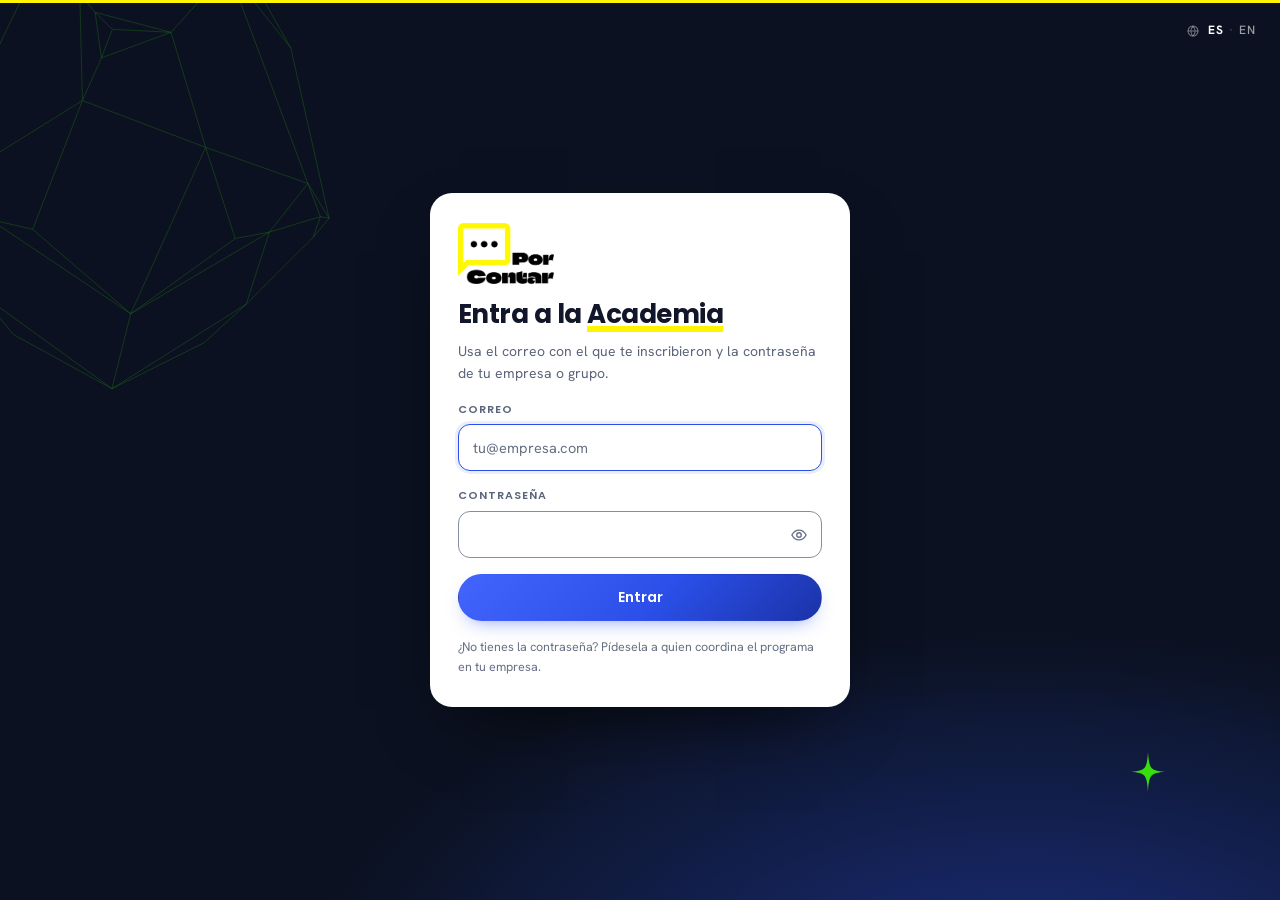
==== commit 49b404f8: "Auditoría: correcciones de seguridad, lógica, accesibilidad y rendimiento - Base (supabase-auditoria" ====
--- a/public/index.html
+++ b/public/index.html
@@ -9,6 +9,15 @@
 <link href="https://fonts.googleapis.com/css2?family=Poppins:wght@400;500;600;700;800&family=Hanken+Grotesk:wght@400;500;600;700&display=swap" rel="stylesheet" />
 <link rel="stylesheet" href="styles.css" />
 <link rel="icon" type="image/svg+xml" href="marca/burbuja.svg" />
+<!-- Se instala como app en el celular o el PC (en /admin, la app de administrar) -->
+<link rel="manifest" id="manifiesto" href="/manifest.webmanifest" />
+<script>if (/^\/admin/.test(location.pathname)) document.getElementById('manifiesto').href = '/manifest-admin.webmanifest';</script>
+<link rel="apple-touch-icon" href="/marca/apple-touch-icon.png" />
+<meta name="theme-color" content="#1b33a8" />
+<meta name="mobile-web-app-capable" content="yes" />
+<meta name="apple-mobile-web-app-capable" content="yes" />
+<meta name="apple-mobile-web-app-status-bar-style" content="default" />
+<meta name="apple-mobile-web-app-title" content="Academia" />
 </head>
 <body>
 
@@ -17,6 +26,7 @@
   <defs>
     <symbol id="i-feed" viewBox="0 0 24 24"><rect x="3" y="4" width="18" height="16" rx="2"/><path d="M3 9h18M8 13h8M8 16.5h5"/></symbol>
     <symbol id="i-bookmark" viewBox="0 0 24 24"><path d="M6 3.75h12a1 1 0 0 1 1 1V21l-7-4-7 4V4.75a1 1 0 0 1 1-1Z"/></symbol>
+    <symbol id="i-campana" viewBox="0 0 24 24"><path d="M6 16V11a6 6 0 1 1 12 0v5l1.5 2h-15L6 16Z"/><path d="M10 20.5a2.2 2.2 0 0 0 4 0"/></symbol>
     <symbol id="i-menu" viewBox="0 0 24 24"><path d="M4 7h16M4 12h16M4 17h16"/></symbol>
     <symbol id="i-search" viewBox="0 0 24 24"><circle cx="11" cy="11" r="7"/><path d="m20 20-3.6-3.6"/></symbol>
     <symbol id="i-emoji" viewBox="0 0 24 24"><circle cx="12" cy="12" r="9"/><path d="M8.5 14.5a4 4 0 0 0 7 0M9 9.8h.01M15 9.8h.01"/></symbol>
@@ -110,6 +120,9 @@
 
   <!-- ============ SIDEBAR ============ -->
   <aside class="sidebar" id="sidebar">
+    <button class="icon-btn only-mobile" id="btnMenuCerrar" type="button" aria-label="Cerrar el menú">
+      <svg class="ico"><use href="#i-close"/></svg>
+    </button>
     <!-- dona wireframe: elemento firma del universo gráfico -->
     <svg class="dona" viewBox="0 0 200 200" aria-hidden="true">
       <g fill="none" stroke="#4668ff" stroke-width="1" opacity=".85">
@@ -172,7 +185,7 @@
         <svg class="ico"><use href="#i-tareas"/></svg>
         <span class="nav-label">Trabajo autónomo</span>
       </button>
-      <button class="nav-item" data-view="skills" title="Catálogo de skills">
+      <button class="nav-item" data-view="skills" title="Catálogo de prompts">
         <svg class="ico"><use href="#i-skill"/></svg>
         <span class="nav-label">Catálogo de prompts</span>
         <span class="count" id="countSkills">0</span>
@@ -188,11 +201,6 @@
         <svg class="ico"><use href="#i-config"/></svg>
         <span class="nav-label">Configurar Claude</span>
       </button>
-      <button class="nav-item" data-view="faq">
-        <svg class="ico"><use href="#i-faq"/></svg>
-        <span class="nav-label">Preguntas frecuentes</span>
-        <span class="count" id="countFaq">0</span>
-      </button>
       <button class="nav-item" data-view="saved">
         <svg class="ico"><use href="#i-bookmark"/></svg>
         <span class="nav-label">Guardados</span>
@@ -207,18 +215,20 @@
       </div>
 
       <div class="social">
-        <a href="https://www.instagram.com/por.contar/" target="_blank" rel="noopener" title="PorContar en Instagram">
+        <a href="https://www.instagram.com/por.contar/" target="_blank" rel="noopener" title="PorContar en Instagram" aria-label="PorContar en Instagram">
           <svg class="ico"><use href="#i-ig"/></svg>
         </a>
-        <a href="https://www.linkedin.com/in/ximena-villalobos-vel%C3%A1squez/" target="_blank" rel="noopener" title="Ximena Villalobos en LinkedIn">
+        <a href="https://www.linkedin.com/in/ximena-villalobos-vel%C3%A1squez/" target="_blank" rel="noopener" title="Ximena Villalobos en LinkedIn" aria-label="Ximena Villalobos en LinkedIn">
           <svg class="ico"><use href="#i-in"/></svg><span>Ximena</span>
         </a>
-        <a href="https://www.linkedin.com/in/luisa-navarro-salgado-porcontar/" target="_blank" rel="noopener" title="Luisa Navarro en LinkedIn">
+        <a href="https://www.linkedin.com/in/luisa-navarro-salgado-porcontar/" target="_blank" rel="noopener" title="Luisa Navarro en LinkedIn" aria-label="Luisa Navarro en LinkedIn">
           <svg class="ico"><use href="#i-in"/></svg><span>Luisa</span>
         </a>
       </div>
     </div>
   </aside>
+  <!-- velo detrás del menú en el celular: el JS le quita y le pone hidden -->
+  <div id="menuVelo" class="menu-velo" hidden></div>
 
   <!-- ============ CONTENIDO ============ -->
   <main class="main">
@@ -241,8 +251,14 @@
         </div>
         <label class="search">
           <svg class="ico"><use href="#i-search"/></svg>
-          <input type="search" id="search" placeholder="Buscar en el muro" />
+          <input type="search" id="search" placeholder="Buscar en la Academia" aria-label="Buscar en la Academia" />
         </label>
+        <div class="nt" id="notif" hidden>
+          <button class="icon-btn nt-btn" id="ntBtn" aria-label="Notificaciones" aria-haspopup="true" aria-expanded="false">
+            <svg class="ico"><use href="#i-campana"/></svg><span class="nt-cuenta" id="ntCuenta" hidden></span>
+          </button>
+          <div class="nt-panel" id="ntPanel" hidden></div>
+        </div>
         <button class="btn btn-primary" id="btnNew">
           <svg class="ico"><use href="#i-plus"/></svg>
           Nueva publicación
@@ -253,7 +269,7 @@
       <nav class="subnav" id="subnav" aria-label="Atajos">
         <button data-sub="cursos"><svg class="ico"><use href="#i-libro"/></svg>Cursos</button>
         <button data-sub="inicio"><svg class="ico"><use href="#i-envivo"/></svg>Clases en vivo</button>
-        <button data-sub="comunidad"><svg class="ico"><use href="#i-users"/></svg>Comunidad</button>
+        <button data-sub="comunidad"><svg class="ico"><use href="#i-users"/></svg>Comunidad<span class="sub-cuenta" id="countComunidad" hidden></span></button>
         <button data-sub="soporte" hidden><svg class="ico"><use href="#i-soporte"/></svg>Soporte<span class="sub-cuenta" id="countSoporte" hidden></span></button>
         <a href="https://porcontar.substack.com/" target="_blank" rel="noopener"><svg class="ico"><use href="#i-feed"/></svg>Newsletter<svg class="ico ico-ext"><use href="#i-ext"/></svg></a>
       </nav>
@@ -265,7 +281,7 @@
         <div class="espacio-aviso" id="espacioAviso" hidden></div>
         <!-- Grabaciones de la clase: fuera de #posts para que redibujar el muro no corte el video -->
         <div id="grabacion"></div>
-        <div class="composer" id="composerTrigger">
+        <div class="composer" id="composerTrigger" role="button" tabindex="0">
           <div class="avatar">PC</div>
           <span>Comparte una nota o sube un video…</span>
           <span class="composer-plus"><svg class="ico"><use href="#i-plus"/></svg></span>
@@ -310,11 +326,11 @@
         <span>Contenido</span>
         <div class="editor">
           <div class="editor-tools">
-            <button type="button" data-fmt="bold" title="Negrita"><svg class="ico"><use href="#i-bold"/></svg></button>
-            <button type="button" data-fmt="quote" title="Cita destacada"><svg class="ico"><use href="#i-quote"/></svg></button>
+            <button type="button" data-fmt="bold" title="Negrita" aria-label="Negrita"><svg class="ico"><use href="#i-bold"/></svg></button>
+            <button type="button" data-fmt="quote" title="Cita destacada" aria-label="Cita destacada"><svg class="ico"><use href="#i-quote"/></svg></button>
             <span class="hint">**negrita** · &gt; cita · los enlaces se detectan solos</span>
           </div>
-          <textarea id="fBody" rows="7" placeholder="Escribe aquí el contenido de la clase, los pasos, la asignación…"></textarea>
+          <textarea id="fBody" rows="7" aria-label="Contenido" placeholder="Escribe aquí el contenido de la clase, los pasos, la asignación…"></textarea>
         </div>
       </div>
 
@@ -340,7 +356,7 @@
         </div>
 
         <div class="tabpane" data-pane="url" hidden>
-          <input type="text" inputmode="url" id="fUrl" placeholder="Pega el enlace: YouTube, Drive, Vimeo, Loom, Zoom…" />
+          <input type="text" inputmode="url" id="fUrl" aria-label="Enlace del video, imagen o PDF" placeholder="Pega el enlace: YouTube, Drive, Vimeo, Loom, Zoom…" />
         </div>
       </div>
 
@@ -382,7 +398,7 @@
 
       <div class="sk-actions">
         <button class="btn btn-primary" id="skDownload">
-          <svg class="ico"><use href="#i-download"/></svg> Descargar Skill (.md)
+          <svg class="ico"><use href="#i-download"/></svg> Descargar prompt (.md)
         </button>
         <button class="btn" id="skCopy">
           <svg class="ico"><use href="#i-copy"/></svg> Copiar prompt
@@ -514,7 +530,7 @@
       <div class="aj-caja">
         <div class="aj-fila"><span id="grClaveLbl">Contraseña</span>
           <span class="aj-clave">
-            <input type="text" id="grClave" maxlength="60" autocomplete="off" spellcheck="false" placeholder="Mínimo 6 caracteres" />
+            <input type="text" id="grClave" aria-labelledby="grClaveLbl" maxlength="60" autocomplete="off" spellcheck="false" placeholder="Mínimo 6 caracteres" />
             <button type="button" class="btn btn-mini" id="grGenerar">Generar</button>
           </span></div>
         <small class="gr-nota" id="grClaveNota" hidden></small>
@@ -549,10 +565,12 @@
           <span class="aj-switch"><input type="checkbox" data-extra="config" checked /><i></i></span></label>
         <label class="aj-fila"><span>Cursos</span>
           <span class="aj-switch"><input type="checkbox" data-extra="tuto" checked /><i></i></span></label>
-        <label class="aj-fila"><span>Preguntas frecuentes</span>
-          <span class="aj-switch"><input type="checkbox" data-extra="faq" checked /><i></i></span></label>
         <label class="aj-fila"><span>Comunidad</span>
           <span class="aj-switch"><input type="checkbox" data-extra="comunidad" checked /><i></i></span></label>
+        <label class="aj-fila"><span>Diagnóstico antes de empezar</span>
+          <span class="aj-switch"><input type="checkbox" data-extra="diagnostico" checked /><i></i></span></label>
+        <label class="aj-fila"><span>Encuestas de satisfacción</span>
+          <span class="aj-switch"><input type="checkbox" data-extra="encuestas" checked /><i></i></span></label>
       </div>
 
       <p class="aj-tit">Contacto en la empresa</p>
@@ -660,7 +678,7 @@
   </form>
 </div>
 
-<div class="toast" id="toast" hidden></div>
+<div class="toast" id="toast" role="status" aria-live="polite" hidden></div>
 
 <!-- Aquí se monta, escondido, el traductor de Google cuando alguien elige inglés (idioma.js) -->
 <div id="gTraductor" hidden></div>
@@ -670,7 +688,12 @@
 <script src="idioma.js"></script>
 <script src="app.js"></script>
 <script src="programa.js"></script>
+<script src="asistencia.js"></script>
+<script src="formularios.js"></script>
+<script src="puntos.js"></script>
+<script src="participacion.js"></script>
 <script src="comunidad.js"></script>
+<script src="notificaciones.js"></script>
 <script src="soporte.js"></script>
 <script src="tareas.js"></script>
 <script src="cursos.js"></script>
--- a/public/styles.css
+++ b/public/styles.css
@@ -7,22 +7,29 @@
   /* marca */
   --pc-blue:#2b4fe8;
   --pc-blue-bright:#4668ff;
+  --pc-blue-bright-aa:#4365fd;   /* igual, apenas más oscuro: fondo de texto blanco (4,65:1) */
   --pc-blue-deep:#1b33a8;
   --pc-blue-tint:#eaeeff;
   --pc-yellow:#fff401;
 
   /* producto */
   --claude:#e8622d;
+  --claude-fuerte:#c44a18;       /* fondo de texto blanco (4,84:1) */
   --claude-soft:#f4a07a;
   --claude-tint:rgba(232,98,45,.12);
 
   /* neutros */
   --ink:#11162a;
   --ink-soft:#5b6479;
-  --ink-mute:#8d95a8;
+  --ink-mute:#667085;
   --paper:#ffffff;
   --paper-2:#f4f7fc;
   --line:#e4e9f3;
+  --line-campo:#848da2;          /* borde de campos de formulario (≥3:1 sobre blanco y --paper-2) */
+
+  /* estados */
+  --danger:#c0392b;
+  --brand:var(--pc-blue);
 
   /* superficies oscuras */
   --night:#0b1120;
@@ -164,7 +171,7 @@
 .topbar-right{display:flex;align-items:center;gap:10px;min-width:0;flex:1;justify-content:flex-end}
 
 .search{
-  display:flex;align-items:center;gap:8px;padding:8px 14px;border:1px solid var(--line);
+  display:flex;align-items:center;gap:8px;padding:8px 14px;border:1px solid var(--line-campo);
   border-radius:var(--r-pill);background:var(--paper-2);color:var(--ink-mute);min-width:0;flex:0 1 260px;
 }
 .search:focus-within{border-color:var(--pc-blue);background:#fff;box-shadow:0 0 0 3px var(--pc-blue-tint)}
@@ -343,14 +350,14 @@
   letter-spacing:.09em;color:var(--ink-soft);
 }
 .field input,.field select,.field textarea{
-  width:100%;padding:11px 14px;border:1px solid var(--line);border-radius:12px;
+  width:100%;padding:11px 14px;border:1px solid var(--line-campo);border-radius:12px;
   background:#fff;outline:none;font-size:14.5px;
 }
 .field textarea{resize:vertical;min-height:90px}
 .editor textarea{min-height:120px;border-radius:0 0 12px 12px;border-top:0}   /* pegado a la barra de formato */
 .field input:focus,.field select:focus,.field textarea:focus{border-color:var(--pc-blue);box-shadow:0 0 0 3px var(--pc-blue-tint)}
 .editor-tools{
-  display:flex;align-items:center;gap:4px;padding:6px 8px;border:1px solid var(--line);
+  display:flex;align-items:center;gap:4px;padding:6px 8px;border:1px solid var(--line-campo);
   border-radius:12px 12px 0 0;background:var(--paper-2);
 }
 .editor-tools button{width:30px;height:30px;display:grid;place-items:center;border:0;border-radius:8px;background:none;color:var(--ink-soft)}
@@ -464,7 +471,7 @@
 .pregunta-head p b{color:var(--ink)}
 .pregunta textarea{
   width:100%;min-height:84px;resize:vertical;padding:11px 13px;
-  border:1px solid var(--line);border-radius:12px;background:var(--paper-2);
+  border:1px solid var(--line-campo);border-radius:12px;background:var(--paper-2);
   font-size:14px;line-height:1.5;outline:none;transition:border-color .14s,background .14s,box-shadow .14s;
 }
 .pregunta textarea:focus{border-color:var(--pc-blue);background:#fff;box-shadow:0 0 0 3px var(--pc-blue-tint)}
@@ -599,6 +606,125 @@
 .cl-candado .ico{width:18px;height:18px;flex:none}
 .cl-candado span{flex:1}
 .cl-candado .btn{flex:none}
+
+/* Asistencia por encuentro (asistencia.js) */
+.as-bloque{display:flex;flex-direction:column;gap:8px;margin:0 0 22px}
+.as-fila{display:flex;align-items:center;flex-wrap:wrap;gap:8px 14px;padding:12px 14px;border:1px solid var(--line);border-radius:14px;background:#fff}
+.as-nombre{font-weight:600;min-width:150px}
+.as-estado{flex:1;min-width:180px;font-size:13.5px;color:var(--ink-soft)}
+.as-estado b{color:var(--ink)}
+.as-sin{color:var(--ink-mute)}
+.as-ok{color:#1d7a46}
+.as-acc{display:flex;gap:8px;flex-wrap:wrap}
+.as-nota{font-size:13.5px;color:var(--ink-soft);margin:0}
+.as-modal{width:min(720px,100%)}
+.as-ayuda{font-size:13.5px;color:var(--ink-soft);margin:0}
+#asTexto{width:100%;font:inherit;font-size:14px;padding:12px 14px;border:1px solid var(--line);border-radius:12px;resize:vertical}
+.as-resumen{margin:0;font-size:15px}
+.as-sincruzar{display:flex;flex-direction:column;gap:8px;padding:12px 14px;border-radius:14px;background:#FFF8E1;border:1px solid #F3E2A6}
+.as-sincruzar h3{font-size:14px;margin:0}
+.as-linea{display:flex;align-items:center;gap:10px;font-size:13.5px}
+.as-linea span{flex:1;min-width:0;overflow:hidden;text-overflow:ellipsis;white-space:nowrap}
+.as-linea select{flex:none;max-width:55%;font:inherit;font-size:13.5px;padding:6px 8px;border:1px solid var(--line);border-radius:10px;background:#fff}
+.as-personas{display:grid;grid-template-columns:repeat(auto-fill,minmax(250px,1fr));gap:6px}
+.as-persona{display:flex;align-items:flex-start;gap:10px;padding:8px 10px;border:1px solid var(--line);border-radius:12px;cursor:pointer;font-size:13.5px}
+.as-persona input{margin-top:3px;flex:none}
+.as-persona span{display:flex;flex-direction:column;min-width:0}
+.as-persona em{font-style:normal;color:var(--ink-mute);font-size:12px;overflow:hidden;text-overflow:ellipsis}
+.as-persona em.as-rol{display:inline;color:var(--pc-blue-deep);font-weight:600}
+.as-fila.is-tenue{opacity:.55}
+.as-nombre small{display:block;font-weight:400;font-size:12.5px;color:var(--ink-mute)}
+
+/* Diagnóstico y encuestas (formularios.js) */
+.fm-adm{padding:18px 20px;margin:0 0 18px}
+.fm-cab{font-family:var(--font-display);font-size:11px;font-weight:600;text-transform:uppercase;letter-spacing:.09em;color:var(--ink-soft);margin:0 0 12px}
+.fm-sub{font-size:13px;font-weight:600;color:var(--ink-soft);margin:6px 0 8px}
+.fm-sel{font:inherit;font-size:13.5px;padding:6px 8px;border:1px solid var(--line);border-radius:10px;background:#fff;max-width:100%}
+.fm-pend{display:flex;align-items:center;gap:16px;padding:16px 20px;margin:0 0 14px;border:1px solid #D5DDFB;background:#F4F6FF}
+.fm-pend-ico{flex:none;display:grid;place-items:center;width:44px;height:44px;border-radius:50%;background:var(--pc-blue);color:#fff}
+.fm-pend-ico .ico{width:22px;height:22px}
+.fm-pend-txt{flex:1;min-width:0}
+.fm-pend-txt em{font-style:normal;font-size:12px;font-weight:600;text-transform:uppercase;letter-spacing:.06em;color:var(--pc-blue-deep)}
+.fm-pend-txt h3{margin:2px 0 4px;font-size:17px}
+.fm-pend-txt p{margin:0;font-size:13.5px;color:var(--ink-soft)}
+.fm-pend .btn{flex:none}
+.fm-modal{width:min(760px,100%)}
+.fm-intro{margin:0;font-size:14px;color:var(--ink-soft)}
+.fm-preg{display:flex;flex-direction:column;gap:8px;border:0;margin:0;padding:12px 14px;border-radius:14px;background:var(--paper-2)}
+.fm-preg legend,.fm-leg{font-weight:600;font-size:14px;line-height:1.4;padding:0;float:left;width:100%}
+.fm-preg legend em,.fm-leg em{font-weight:400;font-style:normal;color:var(--ink-mute)}
+.fm-preg.is-falta{outline:2px solid #e8a39a}
+.fm-preg input[type="text"],.fm-preg textarea{width:100%;font:inherit;font-size:14px;padding:9px 12px;border:1px solid var(--line);border-radius:10px;background:#fff;resize:vertical}
+.fm-escala{display:flex;align-items:center;gap:8px;flex-wrap:wrap;clear:both}
+.fm-escala>span{font-size:12px;color:var(--ink-mute)}
+.fm-escala label{position:relative;cursor:pointer}
+.fm-escala input{position:absolute;opacity:0;pointer-events:none}
+.fm-escala b{display:grid;place-items:center;width:40px;height:40px;border-radius:50%;border:1px solid var(--line);background:#fff;font-size:15px}
+.fm-escala input:checked+b{background:var(--pc-blue);border-color:var(--pc-blue);color:#fff}
+.fm-escala input:focus-visible+b{outline:2px solid var(--pc-blue);outline-offset:2px}
+.fm-ops{display:flex;flex-direction:column;gap:6px;clear:both}
+.fm-ops label{display:flex;align-items:flex-start;gap:8px;font-size:14px;cursor:pointer}
+.fm-ops input{margin-top:3px;flex:none}
+.fm-barras{display:flex;flex-direction:column;gap:10px}
+.fm-barra{display:grid;grid-template-columns:1fr 160px 36px;align-items:center;gap:10px;font-size:13.5px}
+.fm-barra b{text-align:right}
+.fm-expect{margin:0;font-size:14px}
+.fm-h3{font-size:14px;margin:6px 0 0}
+.fm-h3 em{font-style:normal;font-weight:400;color:var(--ink-mute);font-size:12.5px;margin-left:6px}
+.fm-comentarios{margin:0;padding-left:18px;display:flex;flex-direction:column;gap:6px;font-size:13.5px}
+.fm-comentarios em{font-style:normal;color:var(--ink-mute)}
+.fm-tabla{width:100%;border-collapse:collapse;font-size:13px}
+.fm-tabla th,.fm-tabla td{padding:7px 8px;border-bottom:1px solid var(--line);text-align:left}
+.fm-tabla th{font-weight:600;color:var(--ink-soft)}
+.fm-falta{margin:0;font-size:13px;color:var(--ink-soft)}
+.fm-sub-fila{display:flex;align-items:center;justify-content:space-between;gap:8px 14px;flex-wrap:wrap;margin:10px 0 8px}
+.fm-sub-fila .fm-sub{margin:0}
+.fm-herr{font-size:13px;color:var(--ink-mute)}
+.btn-link{border:0;background:none;padding:2px 0;font:inherit;font-size:13px;font-weight:600;color:var(--pc-blue);cursor:pointer}
+.btn-link:hover{text-decoration:underline}
+.fm-cuenta{border:0;background:none;padding:0;font:inherit;color:inherit;cursor:pointer;text-decoration:underline dotted;text-underline-offset:3px}
+.fm-vista{margin:0;padding:10px 14px;border-radius:12px;background:#FFF8E1;border:1px solid #F3E2A6;font-size:13.5px}
+.fm-sep{margin-top:10px;padding-top:12px;border-top:1px solid var(--line)}
+.fm-personas{display:grid;grid-template-columns:1fr 1fr;gap:14px}
+.fm-personas>div{padding:12px 14px;border:1px solid var(--line);border-radius:14px}
+.fm-personas ul{margin:8px 0 0;padding-left:18px;display:flex;flex-direction:column;gap:4px;font-size:13.5px}
+.fm-h3.is-ok{color:#1d7a46}
+.fm-h3.is-falta,.fm-mini.is-falta{color:#b4532a}
+.fm-res{display:flex;flex-direction:column;gap:8px;padding:12px 0;border-bottom:1px solid var(--line)}
+.fm-res .fm-barra{grid-template-columns:1fr 70px}
+.fm-conteo .fm-barra{grid-template-columns:minmax(0,1fr) 140px 30px}
+.fm-dist{margin:0;font-size:12.5px;color:var(--ink-soft)}
+.fm-mini{margin:10px 0 2px;font-size:11.5px;font-weight:600;text-transform:uppercase;letter-spacing:.06em;color:var(--ink-mute)}
+.fm-falta-n{display:block;font-size:13px;color:var(--ink-soft);padding:3px 10px}
+.fe-preg{display:flex;flex-direction:column;gap:8px;padding:12px 14px;border:1px solid var(--line);border-radius:14px;background:#fff}
+.fe-top{display:flex;align-items:center;gap:10px;flex-wrap:wrap}
+.fe-n{display:grid;place-items:center;width:26px;height:26px;border-radius:50%;background:#EEF2FF;color:var(--pc-blue-deep);font-size:13px}
+.fe-top select{font:inherit;font-size:13.5px;padding:5px 8px;border:1px solid var(--line);border-radius:10px;background:#fff}
+.fe-opc{display:flex;align-items:center;gap:6px;font-size:13px}
+.fe-acc{margin-left:auto;display:flex;gap:2px}
+.fe-acc .icon-btn{width:30px;height:30px;font-size:15px}
+.fe-acc .icon-btn:disabled{opacity:.3;cursor:default}
+.fe-preg textarea,.fe-ext input{width:100%;font:inherit;font-size:14px;padding:8px 12px;border:1px solid var(--line);border-radius:10px;resize:vertical}
+.fe-ext{display:grid;grid-template-columns:1fr 1fr;gap:8px}
+.fe-agregar{align-self:flex-start}
+.fm-diag{display:grid;grid-template-columns:220px 1fr;gap:16px}
+.fm-diag-lista{display:flex;flex-direction:column;gap:4px}
+.fm-diag-lista button{text-align:left;font:inherit;font-size:13.5px;padding:7px 10px;border:0;border-radius:10px;background:none;cursor:pointer}
+.fm-diag-lista button:hover{background:var(--paper-2)}
+.fm-diag-lista button.is-on{background:#EEF2FF;color:var(--pc-blue-deep);font-weight:600}
+.fm-diag-resp dl{margin:8px 0 0}
+.fm-diag-resp dt{font-weight:600;font-size:13px;margin-top:12px}
+.fm-diag-resp dd{margin:3px 0 0;font-size:14px;white-space:pre-wrap}
+@media (max-width:640px){
+  .fm-pend{flex-wrap:wrap}
+  .fm-barra{grid-template-columns:1fr 60px 32px}
+  .fm-diag{grid-template-columns:1fr}
+  .fm-personas,.fe-ext{grid-template-columns:1fr}
+  .fm-conteo .fm-barra{grid-template-columns:1fr 60px 26px}
+  .fm-tabla{display:block;overflow-x:auto}
+  .as-linea{flex-direction:column;align-items:stretch}
+  .as-linea select{max-width:none}
+}
 
 /* Presencial: los videos del curso de esa clase, en el lugar de la grabación */
 .cl-videos{margin:0 0 18px}
@@ -730,7 +856,7 @@
 .quiz-pregunta-head{display:flex;align-items:center;justify-content:space-between;margin-bottom:10px}
 .quiz-num{font-family:var(--font-display);font-size:13px;font-weight:700;color:var(--ink-mute)}
 .quiz-opciones-edit{display:flex;flex-direction:column;gap:8px;margin-top:10px}
-.quiz-opcion-edit{display:flex;align-items:center;gap:10px;padding:6px 10px;border:1px solid var(--line);border-radius:12px}
+.quiz-opcion-edit{display:flex;align-items:center;gap:10px;padding:6px 10px;border:1px solid var(--line-campo);border-radius:12px}
 .quiz-opcion-edit.is-on{border-color:var(--pc-blue);background:var(--pc-blue-tint)}
 .quiz-opcion-edit input[type="radio"]{accent-color:var(--pc-blue);flex:none}
 .quiz-opcion-edit input[type="text"]{flex:1;min-width:0;border:0;background:none;outline:none;font-size:14.5px}
@@ -842,7 +968,7 @@
 .yo-txt em{font-style:normal;font-size:11.5px;color:var(--ink-mute);overflow:hidden;text-overflow:ellipsis;white-space:nowrap}
 .ver-como{display:flex;align-items:center;gap:6px;font-size:12px;color:var(--ink-mute)}
 .ver-como select{
-  max-width:170px;padding:7px 10px;border:1px solid var(--line);border-radius:var(--r-pill);
+  max-width:170px;padding:7px 10px;border:1px solid var(--line-campo);border-radius:var(--r-pill);
   background:var(--paper-2);font-size:13px;color:var(--ink);
 }
 .ver-como select:focus{outline:none;border-color:var(--pc-blue);box-shadow:0 0 0 3px var(--pc-blue-tint)}
@@ -898,7 +1024,7 @@
 .gr-detalle{padding:22px 24px}
 .gr-cab{display:flex;flex-direction:column;gap:12px;padding-bottom:6px}
 .gr-lista{
-  width:100%;margin-top:10px;padding:12px 14px;border:1px solid var(--line);border-radius:12px;
+  width:100%;margin-top:10px;padding:12px 14px;border:1px solid var(--line-campo);border-radius:12px;
   font:13.5px/1.55 ui-monospace,SFMono-Regular,Consolas,monospace;resize:vertical;min-height:130px;outline:none;
 }
 .gr-lista:focus{border-color:var(--pc-blue);box-shadow:0 0 0 3px var(--pc-blue-tint)}
@@ -909,10 +1035,10 @@
 .gr-resultado:empty{display:none}
 .gr-personas-cab{display:flex;align-items:center;justify-content:space-between;gap:12px;flex-wrap:wrap}
 .gr-buscar,.panel-tools input,.panel-tools select,.gr-rol,.panel-sel{
-  padding:8px 12px;border:1px solid var(--line);border-radius:10px;background:#fff;font-size:13.5px;outline:none;
+  padding:8px 12px;border:1px solid var(--line-campo);border-radius:10px;background:#fff;font-size:13.5px;outline:none;
 }
 .gr-buscar{margin-top:12px;min-width:240px}
-.gr-buscar:focus,.panel-tools input:focus,.gr-rol:focus,.panel-sel:focus{border-color:var(--pc-blue);box-shadow:0 0 0 3px var(--pc-blue-tint)}
+.gr-buscar:focus,.panel-tools input:focus,.panel-tools select:focus,.gr-rol:focus,.panel-sel:focus{border-color:var(--pc-blue);box-shadow:0 0 0 3px var(--pc-blue-tint)}
 .gr-clave{display:flex;gap:8px}
 .gr-clave input{flex:1;font-family:ui-monospace,SFMono-Regular,Consolas,monospace}
 .gr-nota{font-size:12px;color:var(--ink-mute)}
@@ -993,7 +1119,7 @@
   flex:none;width:34px;height:34px;border-radius:10px;display:grid;place-items:center;
   background:var(--pc-blue);color:#fff;font-family:var(--font-display);font-size:12.5px;font-weight:700;letter-spacing:.02em;
 }
-.esp-av.is-b2c{background:var(--claude)}
+.esp-av.is-b2c{background:var(--claude-fuerte)}
 .esp-av.is-principal{background:var(--pc-yellow)}
 .esp-av.is-principal img{width:20px;height:20px;filter:brightness(0)}
 .esp-txt{flex:1;min-width:0;display:flex;flex-direction:column;line-height:1.25}
@@ -1057,15 +1183,15 @@
 .topbar{background:rgba(255,255,255,.66);border-bottom:1px solid rgba(17,22,42,.06);padding:16px 30px}
 .topbar h1{font-size:25px;font-weight:800;text-transform:uppercase;letter-spacing:.01em;line-height:1.1}
 .topbar p{margin-top:5px;font-size:13.5px;color:var(--ink-soft)}
-.search{background:rgba(255,255,255,.8);border-color:rgba(17,22,42,.08)}
+.search{background:rgba(255,255,255,.8);border-color:var(--line-campo)}
 
 /* Botón principal: degradado de marca, mayúsculas */
 .btn-primary{
-  background:linear-gradient(135deg,var(--pc-blue-bright) 0%,var(--pc-blue) 55%,var(--pc-blue-deep) 100%);
+  background:linear-gradient(135deg,var(--pc-blue-bright-aa) 0%,var(--pc-blue) 55%,var(--pc-blue-deep) 100%);
   border-color:transparent;text-transform:uppercase;letter-spacing:.05em;font-weight:700;font-size:13px;
   padding:11px 20px;box-shadow:0 14px 28px -12px rgba(43,79,232,.7);
 }
-.btn-primary:hover{background:linear-gradient(135deg,#5a78ff 0%,var(--pc-blue) 50%,var(--pc-blue-deep) 100%);filter:brightness(1.04)}
+.btn-primary:hover{background:linear-gradient(135deg,var(--pc-blue-bright-aa) 0%,var(--pc-blue) 50%,var(--pc-blue-deep) 100%);filter:brightness(1.04)}
 .btn{border-radius:var(--r-pill)}
 
 /* Tarjetas: más redondas, sombra azulada y suave */
@@ -1099,7 +1225,7 @@
 .nav-item .nav-label em{font-size:10.5px}
 .nav-label{font-size:14.5px}
 .nav-item.is-active{
-  background:linear-gradient(135deg,var(--pc-blue-bright) 0%,var(--pc-blue) 100%);
+  background:linear-gradient(135deg,var(--pc-blue-bright-aa) 0%,var(--pc-blue) 100%);
   box-shadow:0 0 0 1px rgba(255,255,255,.1) inset,0 14px 34px -10px rgba(70,104,255,.9),0 0 26px -6px rgba(70,104,255,.7);
 }
 .nav-item.is-active .nav-label em{color:var(--pc-yellow)}
@@ -1118,7 +1244,7 @@
 }
 .cuenta-btn:hover,.cuenta-btn[aria-expanded="true"]{border-color:var(--pc-blue);box-shadow:0 0 0 3px var(--pc-blue-tint)}
 .cuenta .yo-av{width:36px;height:36px}
-.yo-av.is-admin{background:linear-gradient(135deg,var(--pc-blue-bright),var(--pc-blue));color:#fff}
+.yo-av.is-admin{background:linear-gradient(135deg,var(--pc-blue-bright-aa),var(--pc-blue));color:#fff}
 .cuenta-chev{width:15px;height:15px;color:var(--ink-mute);flex:none}
 .cuenta .cfg-menu{top:52px;width:300px;padding:6px}
 .cuenta-cab{display:flex;align-items:center;gap:11px;padding:12px 10px 14px;border-bottom:1px solid var(--line);margin-bottom:6px}
@@ -1158,7 +1284,7 @@
   flex:none;width:44px;height:44px;border-radius:12px;display:grid;place-items:center;overflow:hidden;
   background:var(--pc-blue);color:#fff;font-family:var(--font-display);font-weight:700;font-size:15px;
 }
-.logo-emp.is-b2c{background:var(--claude)}
+.logo-emp.is-b2c{background:var(--claude-fuerte)}
 .logo-emp.has-logo{background:#fff;border:1px solid var(--line)}
 .logo-emp img{width:100%;height:100%;object-fit:contain;padding:4px}
 .esp-av.has-logo{background:#fff;overflow:hidden}
@@ -1183,7 +1309,7 @@
 .ini-avance .quiz-barra{flex:1}
 .ini-avance span{font-size:13px;color:var(--ink-soft);white-space:nowrap}
 .ini-hero-acc{display:flex;flex-direction:column;gap:8px;align-items:stretch}
-.btn-wa{background:#25d366;border-color:#25d366;color:#fff;box-shadow:0 12px 26px -12px rgba(37,211,102,.8)}
+.btn-wa{background:#25d366;border-color:#25d366;color:var(--ink);box-shadow:0 12px 26px -12px rgba(37,211,102,.8)}
 .btn-wa:hover{background:#1fb957}
 
 .ini-prox{
@@ -1238,7 +1364,7 @@
 .ce-fila{padding:8px 10px;border:1px solid var(--line);border-radius:12px;background:var(--paper-2)}
 .ce-ses{font-size:13.5px;font-weight:600;line-height:1.3}
 .ce-ses em{display:block;font-style:normal;font-size:10.5px;font-weight:700;letter-spacing:.08em;text-transform:uppercase;color:var(--pc-blue)}
-.ce-fila input,.ce-fila select{width:100%;padding:8px 10px;border:1px solid var(--line);border-radius:10px;background:#fff;font-size:13.5px;outline:none}
+.ce-fila input,.ce-fila select{width:100%;padding:8px 10px;border:1px solid var(--line-campo);border-radius:10px;background:#fff;font-size:13.5px;outline:none}
 .ce-fila input:focus,.ce-fila select:focus{border-color:var(--pc-blue);box-shadow:0 0 0 3px var(--pc-blue-tint)}
 /* 2.ª parte de una clase (agenda de 2 encuentros de 1 hora): segunda línea de la fila */
 .ce-p2{display:none}
@@ -1593,12 +1719,11 @@
 .sw.is-on .sw-bola{transform:translateX(14px)}
 .sw:hover{border-color:var(--pc-blue)}
 .reto-fila.is-apagada .reto-ico,.reto-fila.is-apagada .reto-txt{opacity:.45}
-
-/* En el menú del admin, la sesión apagada se ve atenuada y marcada */
-#navSessions .nav-row.is-apagada .nav-item:not(.is-active) .nav-label,
-#navSessions .nav-row.is-apagada .nav-item:not(.is-active)>.ico{opacity:.4}
-.nav-apagada{flex:none;padding:2px 8px;border-radius:999px;background:rgba(255,255,255,.08);color:var(--on-night-soft);
-  font-size:10px;font-weight:700;letter-spacing:.04em;text-transform:uppercase}
+/* En el espacio general: en cuántas empresas está abierta cada clase (no se toca aquí) */
+.reto-abiertas{display:inline-flex;align-items:center;gap:6px;padding:5px 12px;border:1px solid var(--line);border-radius:var(--r-pill);
+  font-size:12.5px;font-weight:600;color:var(--ink-mute);flex:none;min-width:118px;white-space:nowrap}
+.reto-abiertas .ico{width:14px;height:14px}
+.reto-abiertas.is-on{color:var(--pc-blue-deep);border-color:#cfd8fb}
 
 /* ============ CONFIRMAR ============ */
 .modal-cf{width:min(440px,100%)}
@@ -1629,7 +1754,7 @@
 .aud-check svg{width:12px;height:12px;fill:none;stroke:#fff;stroke-width:3;stroke-linecap:round;stroke-linejoin:round;opacity:0}
 .aud-av{flex:none;width:24px;height:24px;border-radius:7px;display:grid;place-items:center;overflow:hidden;position:relative;
   background:var(--pc-blue);color:#fff;font-family:var(--font-display);font-size:10px;font-weight:700}
-.aud-av.is-b2c{background:var(--claude)}
+.aud-av.is-b2c{background:var(--claude-fuerte)}
 .aud-av.has-logo{background:#fff;border:1px solid var(--line)}
 .aud-av img{position:absolute;inset:0;width:100%;height:100%;object-fit:contain;padding:2px;background:#fff}
 .aud-txt{display:inline-flex;align-items:baseline;gap:6px}
@@ -1659,7 +1784,6 @@
 
 /* La etiqueta de la sesión no se monta sobre "Apagada" */
 #navSessions .nav-label em{overflow:hidden;text-overflow:ellipsis;white-space:nowrap}
-#navSessions .nav-apagada{margin-left:4px}
 
 /* ============ MENÚ DE ATAJOS (debajo de la barra superior) ============ */
 .cabecera{position:sticky;top:0;z-index:20;background:rgba(255,255,255,.72);backdrop-filter:blur(10px);border-bottom:1px solid rgba(17,22,42,.06)}
@@ -1819,7 +1943,7 @@
 .aj-fila select{text-align:left;cursor:pointer}
 .aj-fila input:hover,.aj-fila select:hover{border-color:var(--line)}
 .aj-fila input:focus,.aj-fila select:focus{border-color:var(--pc-blue);background:#fff;text-align:left}
-.aj-fila input::placeholder{color:#b3bacb}
+.aj-fila input::placeholder{color:var(--ink-mute)}
 .aj-clave{display:flex;align-items:center;gap:8px;width:min(280px,58%)}
 .aj-clave input{flex:1;width:auto!important;min-width:0}
 .aj-clave .ojo{position:static}
@@ -1852,6 +1976,177 @@
 
 /* ============ COMUNIDAD · el muro de toda la academia ============ */
 .cm{max-width:760px;margin:0 auto;display:flex;flex-direction:column;gap:14px}
+/* Muro con columna derecha (supabase-puntos.sql): dudas, logros, prompts y puntos */
+.cm-wrap{max-width:1100px;margin:0 auto;display:flex;flex-direction:column;gap:20px}
+/* Portada: la empresa en grande, con su logo */
+.cm-portada{padding:0;overflow:hidden;border:0}
+.cm-portada-fondo{position:relative;height:132px;overflow:hidden;
+  background:linear-gradient(115deg,#0B1120 0%,#16226B 38%,#2B4FE8 72%,#7C93FF 100%)}
+.cm-portada-fondo i{position:absolute;border-radius:50%;border:1.5px solid rgba(255,255,255,.22)}
+.cm-portada-fondo i:nth-child(1){width:260px;height:260px;left:-60px;top:-150px}
+.cm-portada-fondo i:nth-child(2){width:220px;height:220px;right:22%;top:-110px;border-color:rgba(255,244,1,.35)}
+.cm-portada-fondo i:nth-child(3){width:320px;height:320px;right:-90px;top:-40px}
+.cm-portada-info{display:flex;align-items:flex-start;gap:18px;padding:0 26px 20px;margin-top:-48px;position:relative}
+.cm-portada-logo{width:104px;height:104px;border-radius:50%;border:5px solid #fff;font-size:34px;box-shadow:0 10px 30px -12px rgba(11,17,32,.45);background:var(--pc-blue)}
+.cm-portada-logo.has-logo{background:#fff}
+.cm-portada-logo img{width:100%;height:100%;object-fit:contain}
+.cm-portada-logo.es-pc{background:var(--night);color:var(--pc-yellow)}
+.cm-portada-txt{margin-top:60px;min-width:0}
+.cm-wrap>.cm-layout{width:100%}
+.cm-portada-txt h2{font-size:28px;line-height:1.15;margin:0}
+.cm-portada-txt p{display:flex;align-items:center;gap:6px;flex-wrap:wrap;margin:6px 0 0;font-size:14px;color:var(--ink-soft)}
+.cm-portada-txt p .ico{width:14px;height:14px}
+/* Escribir: una pastilla, el tipo y Publicar */
+.cm-escribir{padding:18px 20px 14px}
+.cm-esc-fila{display:flex;gap:12px;align-items:flex-start}
+#cmRapido{flex:1;min-height:48px;max-height:320px;border:1px solid transparent;border-radius:24px;background:var(--paper-2);padding:13px 18px;
+  font:inherit;font-size:15.5px;line-height:1.45;color:var(--ink);resize:none;outline:none;transition:background .15s,box-shadow .15s}
+#cmRapido:focus{background:#fff;border-color:var(--pc-blue);box-shadow:0 0 0 4px var(--pc-blue-tint)}
+.cm-esc-pie{display:flex;align-items:center;justify-content:space-between;gap:10px;flex-wrap:wrap;margin-top:12px;padding-top:12px;border-top:1px solid var(--line)}
+.cm-esc-tipos{display:flex;gap:4px;flex-wrap:wrap}
+.cm-esc-tipos button{display:inline-flex;align-items:center;gap:8px;padding:8px 14px;border:1px solid transparent;border-radius:var(--r-pill);background:none;
+  font:inherit;font-size:14.5px;font-weight:600;color:var(--ink);cursor:pointer;transition:background .15s}
+.cm-esc-tipos button span{font-size:18px}
+.cm-esc-tipos button:hover{background:var(--paper-2)}
+.cm-esc-tipos .t-prompt.is-on{background:#EEF2FF;border-color:#C9D4FF;color:var(--pc-blue-deep)}
+.cm-esc-tipos .t-logro.is-on{background:#FFF7B8;border-color:#F1DE6A;color:#6B5D00}
+.cm-esc-tipos .t-duda.is-on{background:#FFF1E0;border-color:#F7C98B;color:#9A5B00}
+.cm-esc-acc{display:flex;align-items:center;gap:8px}
+.cm-escribir.t-logro #cmRapido{background:#FFFCE5}
+.cm-escribir.t-duda #cmRapido{background:#FFF7EC}
+.cm-escribir.t-prompt #cmRapido{background:#F4F6FF}
+/* Comentar: siempre a la vista */
+.cm-coms.is-cerrado{padding-top:4px}
+.cm-responder .cm-pastilla{flex:1;display:flex;align-items:center;gap:4px;background:var(--paper-2);border-radius:24px;padding:3px 5px 3px 16px;border:1px solid transparent}
+.cm-responder .cm-pastilla:focus-within{background:#fff;border-color:var(--pc-blue);box-shadow:0 0 0 3px var(--pc-blue-tint)}
+.cm-responder .cm-pastilla input{flex:1;border:0;background:none;padding:9px 0;border-radius:0;box-shadow:none;font-size:14.5px}
+.cm-enviar{flex:none;display:grid;place-items:center;width:38px;height:38px;border:0;border-radius:50%;background:none;color:var(--pc-blue);cursor:pointer}
+.cm-enviar:hover{background:var(--pc-blue-tint)}
+.cm-enviar .ico{width:19px;height:19px;fill:none;stroke:currentColor;stroke-width:2;stroke-linejoin:round}
+.cm-acc{display:grid!important;grid-template-columns:1fr 1fr}
+.cm-acc button{justify-content:center}
+@media (max-width:640px){
+  .cm-portada-fondo{height:96px}
+  .cm-portada-info{flex-direction:column;align-items:flex-start;gap:8px;margin-top:-44px;padding:0 18px 16px}
+  .cm-portada-txt{margin-top:0}
+  .cm-portada-logo{width:84px;height:84px;font-size:28px}
+  .cm-portada-txt h2{font-size:22px}
+  .cm-esc-tipos button{padding:7px 10px;font-size:13.5px}
+}
+.cm-layout{display:grid;grid-template-columns:minmax(0,1fr) 300px;gap:20px;max-width:1100px;margin:0 auto;align-items:start}
+.cm-layout .cm{max-width:none;margin:0}
+.cm-lado{display:flex;flex-direction:column;gap:14px;position:sticky;top:16px}
+.cm-info{padding:16px 18px}
+.cm-info h3{font-size:15px;margin:0 0 10px}
+.cm-info ul{list-style:none;margin:0;padding:0;display:flex;flex-direction:column;gap:10px;font-size:13.5px;color:var(--ink-soft)}
+.cm-info li{display:flex;gap:10px;align-items:flex-start}
+.cm-info li b{color:var(--ink)}
+.cm-reglas li{align-items:center}
+.cm-reglas li b{margin-left:auto;color:var(--pc-blue)}
+.cm-top{list-style:none;margin:0 0 8px;padding:0;display:flex;flex-direction:column;gap:8px;font-size:14px}
+.cm-top li{display:flex;align-items:center;gap:8px}
+.cm-top em{margin-left:auto;font-style:normal;color:var(--ink-mute);font-size:13px}
+.cm-compartir{padding:0;overflow:hidden}
+.cm-compartir .cm-crear{border-bottom:1px solid var(--line)}
+.cm-tipos-rapidos{display:grid;grid-template-columns:repeat(3,1fr)}
+.cm-tipo-btn{display:flex;align-items:center;justify-content:center;gap:8px;padding:12px;border:0;background:none;font:inherit;font-size:14px;font-weight:600;color:var(--ink-soft);cursor:pointer}
+.cm-tipo-btn+.cm-tipo-btn{border-left:1px solid var(--line)}
+.cm-tipo-btn span{font-size:18px}
+.cm-tipo-btn.t-duda:hover{background:#FFF4E5;color:#9A5B00}
+.cm-tipo-btn.t-logro:hover{background:#FFFBD6;color:#7A6A00}
+.cm-tipo-btn.t-prompt:hover{background:#EEF2FF;color:var(--pc-blue-deep)}
+.cm-pestanas{display:flex;gap:6px;flex-wrap:wrap}
+.cm-pestanas button{display:inline-flex;align-items:center;gap:6px;padding:7px 14px;border:1px solid var(--line);border-radius:var(--r-pill);background:#fff;font:inherit;font-size:13.5px;font-weight:600;color:var(--ink-soft);cursor:pointer}
+.cm-pestanas button em{font-style:normal;font-weight:500;color:var(--ink-mute)}
+.cm-pestanas button.is-on{background:var(--night);border-color:var(--night);color:#fff}
+.cm-pestanas button.is-on em{color:var(--on-night-soft)}
+.cm-pend{font-style:normal;display:inline-grid;place-items:center;min-width:18px;height:18px;padding:0 5px;border-radius:9px;background:#E8590C;color:#fff;font-size:11px}
+.cm-etiqueta{display:flex;align-items:center;gap:10px;margin:-2px 0 10px;font-size:12.5px;font-weight:700;text-transform:uppercase;letter-spacing:.05em}
+.cm-etiqueta span{padding:3px 10px;border-radius:var(--r-pill)}
+.cm-etiqueta.t-duda span{background:#FFF4E5;color:#9A5B00}
+.cm-etiqueta.t-logro span{background:#FFF7B8;color:#6B5D00}
+.cm-etiqueta.t-prompt span{background:#EEF2FF;color:var(--pc-blue-deep)}
+.cm-resuelta{color:#1d7a46;text-transform:none;letter-spacing:0;font-size:13px}
+.cm-abierta{color:#B4532A;text-transform:none;letter-spacing:0;font-size:13px;font-weight:600}
+.cm-post.tipo-logro{border-color:#F3E2A6;background:linear-gradient(180deg,#FFFDF0 0,#fff 120px)}
+.cm-post.tipo-duda{border-left:4px solid #F5A524}
+.cm-post.tipo-prompt{border-left:4px solid var(--pc-blue)}
+.cm-com.is-mejor>.cm-com-col>.cm-com-caja{background:#EAF7EF;border:1px solid #BFE5CC}
+.cm-mejor{display:inline-block;margin-bottom:4px;font-size:12px;font-weight:700;color:#1d7a46}
+.cm-dar{color:#9A5B00!important}
+.cm-dar-ico{font-size:16px}
+.cm-tipos{display:flex;gap:6px;flex-wrap:wrap}
+.cm-tipos button{padding:6px 12px;border:1px solid var(--line);border-radius:var(--r-pill);background:#fff;font:inherit;font-size:13.5px;font-weight:600;color:var(--ink-soft);cursor:pointer}
+.cm-tipos button.is-on{background:var(--night);border-color:var(--night);color:#fff}
+@media (max-width:980px){
+  .cm-layout{grid-template-columns:1fr}
+  .cm-lado{position:static;order:-1}
+  .cm-lado .cm-info:not(:last-child){display:none}
+}
+
+/* ============ PUNTOS (puntos.js) ============ */
+.pt-card{display:grid;grid-template-columns:minmax(0,1fr) minmax(0,1.2fr);gap:20px;align-items:center;padding:20px 22px;margin:0 0 14px;
+  background:linear-gradient(135deg,#0B1120 0%,#1B2A6B 100%);color:#fff;border:0}
+.pt-mio{display:flex;gap:16px;align-items:center}
+.pt-trofeo{font-size:44px;line-height:1}
+.pt-mio em{font-style:normal;font-size:12px;font-weight:600;text-transform:uppercase;letter-spacing:.08em;color:var(--pc-yellow)}
+.pt-num{display:block;font-family:var(--font-display);font-size:46px;line-height:1.05}
+.pt-mio p{margin:4px 0 0;font-size:14px;color:#D7DEFF}
+.pt-mio p b{color:#fff}
+.pt-frase{font-size:13px!important;color:#AFC0FF!important}
+.pt-sumaste{color:var(--pc-yellow);font-weight:700}
+.pt-lado{display:flex;flex-direction:column;align-items:stretch;gap:12px}
+.pt-card .pt-podio-col{background:rgba(255,255,255,.08);color:#fff}
+.pt-card .pt-podio-col em{color:#D7DEFF}
+.pt-card .as-nota{color:#D7DEFF}
+.pt-podio{display:grid;grid-template-columns:repeat(3,1fr);gap:8px;align-items:end}
+.pt-podio-col{display:flex;flex-direction:column;align-items:center;gap:3px;padding:10px 6px 0;border-radius:14px 14px 0 0;background:var(--paper-2);text-align:center;min-width:0}
+.pt-podio-col b{font-size:13px;max-width:100%;overflow:hidden;text-overflow:ellipsis;white-space:nowrap}
+.pt-podio-col em{font-style:normal;font-size:12px;color:var(--ink-mute)}
+.pt-podio-col.p1{padding-top:18px}
+.pt-podio-col.p1 .pt-escalon{height:44px}
+.pt-podio-col.p2 .pt-escalon{height:30px}
+.pt-podio-col.p3 .pt-escalon{height:20px}
+.pt-escalon{display:grid;place-items:center;width:100%;margin-top:6px;font-size:22px;border-top:1px solid rgba(0,0,0,.06)}
+.pt-podio-col.is-yo{outline:2px solid var(--pc-yellow)}
+.pt-av{display:grid;place-items:center;width:38px;height:38px;border-radius:50%;background:var(--pc-blue);color:#fff;font-weight:700;font-size:13px;flex:none}
+.pt-av.sm{width:30px;height:30px;font-size:11.5px}
+.pt-lista{list-style:none;margin:0;padding:0;display:flex;flex-direction:column;gap:4px}
+.pt-lista li{display:flex;align-items:center;gap:10px;padding:7px 10px;border-radius:12px;font-size:14px}
+.pt-lista li:nth-child(odd){background:var(--paper-2)}
+.pt-lista li.is-yo{background:#FFF7B8;font-weight:600}
+.pt-lista li[hidden],.pt-podio[hidden]{display:none}
+.pt-buscador{position:sticky;top:-22px;z-index:2;margin:-22px -22px 0;padding:14px 22px 12px;background:var(--paper,#fff);border-bottom:1px solid var(--line,#e6e8f0);display:flex;align-items:center;gap:10px}
+.fm-h3+.pt-buscador{position:static;margin:0;padding:0;border:0;background:none}
+.pt-buscador .ico{position:absolute;left:36px;width:18px;height:18px;fill:none;stroke:currentColor;stroke-width:2;opacity:.5;pointer-events:none}
+.fm-h3+.pt-buscador .ico{left:14px}
+.pt-buscador input{width:100%;padding:11px 14px 11px 40px;border:1px solid var(--line-campo);border-radius:999px;font:inherit;font-size:15px;background:var(--paper-2,#f5f7fb)}
+.pt-buscador input:focus{outline:2px solid var(--brand,#3b5bfd);outline-offset:1px;background:var(--paper,#fff)}
+.pt-pos{width:34px;text-align:center;font-weight:700;color:var(--ink-soft)}
+.pt-nom{flex:1;min-width:0;overflow:hidden;text-overflow:ellipsis;white-space:nowrap}
+.pt-nom em{font-style:normal;font-weight:400;color:var(--ink-mute)}
+.pt-acc{display:flex;align-items:center;gap:8px}
+.btn-mini{padding:4px 10px;font-size:12.5px}
+.pt-dos{display:grid;grid-template-columns:1fr 1fr;gap:16px}
+.pt-hist{list-style:none;margin:8px 0 0;padding:0;display:flex;flex-direction:column;gap:6px;font-size:13.5px}
+.pt-hist li{display:flex;align-items:center;gap:10px}
+.pt-hist li>span:nth-child(2){flex:1;min-width:0}
+.pt-hist em{display:block;font-style:normal;font-size:12px;color:var(--ink-mute)}
+.pt-hist-e{font-size:18px}
+.pt-mas{color:#1d7a46}
+.pt-reglas{list-style:none;margin:8px 0 0;padding:0;display:flex;flex-direction:column;gap:8px;font-size:14px}
+.pt-reglas li{display:flex;align-items:center;gap:10px}
+.pt-reglas li b{margin-left:auto;color:var(--pc-blue)}
+.pt-adm-grid{display:grid;grid-template-columns:minmax(0,.9fr) minmax(0,1.1fr);gap:18px;align-items:start}
+.pt-chips{display:flex;gap:8px;flex-wrap:wrap;align-items:center;clear:both}
+.pt-chips button{padding:8px 16px;border:1px solid var(--line);border-radius:var(--r-pill);background:#fff;font:inherit;font-weight:700;cursor:pointer}
+.pt-chips button.is-on{background:var(--pc-blue);border-color:var(--pc-blue);color:#fff}
+.pt-chips input{width:90px;font:inherit;padding:8px 10px;border:1px solid var(--line);border-radius:10px}
+#ptPersona{width:100%;font:inherit;font-size:14px;padding:9px 12px;border:1px solid var(--line);border-radius:10px;background:#fff}
+@media (max-width:760px){
+  .pt-card,.pt-adm-grid,.pt-dos{grid-template-columns:1fr}
+  .pt-num{font-size:38px}
+}
 .cm-av{width:40px;height:40px;border-radius:50%;flex:none;display:grid;place-items:center;background:var(--paper-2);
   border:1px solid var(--line);color:var(--ink-soft);font-family:var(--font-display);font-weight:700;font-size:13.5px}
 .cm-av.es-equipo{background:var(--night);border-color:var(--night);color:var(--pc-yellow)}
@@ -1860,7 +2155,7 @@
 .cm-crear>i{width:36px;height:36px;border-radius:10px;display:grid;place-items:center;background:var(--paper-2);color:var(--ink)}
 .cm-crear:hover>i{background:var(--pc-blue-tint);color:var(--pc-blue)}
 .cm-crear.is-abierto{flex-direction:column;align-items:stretch;gap:10px;cursor:default;padding:18px}
-.cm-crear input,.cm-crear textarea,.cm-responder input{width:100%;border:1px solid var(--line);border-radius:12px;padding:11px 13px;font:inherit;font-size:15px;color:var(--ink);background:#fff;outline:none}
+.cm-crear input,.cm-crear textarea,.cm-responder input{width:100%;border:1px solid var(--line-campo);border-radius:12px;padding:11px 13px;font:inherit;font-size:15px;color:var(--ink);background:#fff;outline:none}
 .cm-crear input{font-family:var(--font-display);font-weight:600}
 .cm-crear textarea{resize:vertical;min-height:110px;line-height:1.55}
 .cm-crear input:focus,.cm-crear textarea:focus,.cm-responder input:focus{border-color:var(--pc-blue)}
@@ -1873,6 +2168,8 @@
 .cm-firma time{color:var(--ink-mute);font-size:13px}
 .cm-equipo{background:var(--night);color:#fff;border-radius:99px;padding:2px 9px;font-size:11.5px;font-weight:600}
 .cm-grupo{background:var(--paper-2);color:var(--ink-soft);border-radius:99px;padding:2px 9px;font-size:11.5px;font-weight:600}
+.cm-para{background:#EEF2FF;color:#22348F;border-radius:99px;padding:2px 9px;font-size:11.5px;font-weight:600}
+.cm-para.is-todos{background:#FFF8C2;color:#5A4D00}
 .cm-ops{display:flex;align-items:center;gap:2px;flex:none}
 .cm-fijada{display:inline-flex;align-items:center;gap:4px;font-size:12px;font-weight:600;color:var(--ink-soft);margin-right:4px}
 .cm-fijada .ico{width:14px;height:14px}
@@ -1967,7 +2264,7 @@
 .cm-m-cuerpo{padding:4px 22px 10px;overflow-y:auto;display:flex;flex-direction:column;gap:6px;min-height:220px}
 .cm-m-cuerpo>input,.cm-m-cuerpo>textarea{border:0;outline:0;background:none;width:100%;font:inherit;color:var(--ink);padding:6px 0}
 #cmTitulo{font-family:var(--font-display);font-weight:700;font-size:24px}
-#cmTitulo::placeholder{color:#a9afbf}
+#cmTitulo::placeholder{color:var(--ink-mute)}
 #cmTexto{font-size:16px;line-height:1.6;resize:none;min-height:150px;flex:1}
 #cmExtras{display:flex;flex-direction:column;gap:10px}
 .cm-m-adj{display:flex;flex-wrap:wrap;gap:8px}
@@ -1981,7 +2278,7 @@
   background:rgba(17,22,42,.72);color:#fff;cursor:pointer}
 .cm-m-item>button .ico{width:13px;height:13px}
 .cm-m-enlace{display:flex;align-items:center;gap:8px}
-.cm-m-enlace input,.cm-m-enc input{flex:1;min-width:0;border:1px solid var(--line);border-radius:10px;padding:9px 12px;font:inherit;font-size:14.5px;outline:none}
+.cm-m-enlace input,.cm-m-enc input{flex:1;min-width:0;border:1px solid var(--line-campo);border-radius:10px;padding:9px 12px;font:inherit;font-size:14.5px;outline:none}
 .cm-m-enlace input:focus,.cm-m-enc input:focus{border-color:var(--pc-blue)}
 .cm-m-enc{display:flex;flex-direction:column;gap:7px;border:1px solid var(--line);border-radius:14px;padding:12px}
 .cm-m-enc p{margin:0;display:flex;justify-content:space-between;font-size:13.5px}
@@ -2020,7 +2317,7 @@
 .cm-m-prog p button{border:0;background:none;padding:0;font:inherit;font-size:13.5px;color:var(--pc-blue);cursor:pointer}
 .cm-m-prog-campos{display:grid;grid-template-columns:1fr 160px;gap:10px}
 .cm-m-prog-campos label{display:flex;flex-direction:column;gap:4px;font-size:13px;font-weight:600}
-.cm-m-prog-campos input{border:1px solid var(--line);border-radius:10px;padding:9px 12px;font:inherit;font-size:14.5px;background:#fff;outline:none}
+.cm-m-prog-campos input{border:1px solid var(--line-campo);border-radius:10px;padding:9px 12px;font:inherit;font-size:14.5px;background:#fff;outline:none}
 .cm-m-prog-campos input:focus{border-color:var(--pc-blue)}
 .cm-m-prog small{font-size:12.5px;color:var(--ink-mute)}
 .cm-prog{display:flex;align-items:center;gap:10px;margin:-6px 0 14px;padding:10px 12px;border-radius:12px;background:#fff8e1;border:1px solid #f5dfa0;font-size:13.5px;color:var(--ink)}
@@ -2079,8 +2376,9 @@
 /* La respuesta del equipo se ve sin abrir los comentarios */
 .cm-resp-equipo{display:flex;gap:10px;align-items:flex-start;width:100%;text-align:left;margin:4px 0 14px;padding:12px 14px;border:1px solid #d9e0fb;
   background:#f6f8ff;border-radius:14px;font:inherit;color:var(--ink);cursor:pointer}
-.cm-resp-equipo .cm-av{width:32px;height:32px;font-size:11.5px}
-.cm-resp-equipo>span{flex:1;min-width:0;display:flex;flex-direction:column;gap:2px}
+.cm-resp-equipo .cm-av{width:32px;height:32px;font-size:11.5px;flex:none}
+/* Solo la columna del texto se estira: el avatar (también un span) queda de su tamaño */
+.cm-resp-equipo>span:not(.cm-av){flex:1;min-width:0;display:flex;flex-direction:column;gap:2px}
 .cm-resp-equipo .cm-firma{font-size:13px}
 .cm-resp-equipo .cm-texto{font-size:14.5px}
 .cm-com{align-items:flex-start}
@@ -2143,7 +2441,7 @@
 .aud-chip:not(:has(.aud-av)){padding-left:10px}
 .aud-chip .aud-av{width:20px;height:20px;border-radius:50%;font-size:9px}
 .aud-panel{border-top:1px solid var(--line);padding:10px}
-.aud-buscar{width:100%;margin-bottom:8px;padding:9px 12px;border:1px solid var(--line);border-radius:10px;font:inherit;font-size:14px;outline:none}
+.aud-buscar{width:100%;margin-bottom:8px;padding:9px 12px;border:1px solid var(--line-campo);border-radius:10px;font:inherit;font-size:14px;outline:none}
 .aud-buscar:focus{border-color:var(--pc-blue)}
 .aud-lista{display:flex;flex-direction:column;gap:2px;max-height:248px;overflow-y:auto}
 .aud-lista .aud-op{display:flex;align-items:center;gap:10px;width:100%;padding:8px 10px;border:0;border-radius:10px;background:none;box-shadow:none;cursor:pointer}
@@ -2179,7 +2477,7 @@
 .ta-paso input:checked+.ta-caja svg{opacity:1}
 .ta-paso input:checked~span:last-child{color:var(--ink-mute);text-decoration:line-through}
 .ta-paso input:focus-visible+.ta-caja{box-shadow:0 0 0 3px var(--pc-blue-tint)}
-.ta-area{width:100%;border:1px solid var(--line);border-radius:14px;padding:11px 13px;font:inherit;font-size:14.5px;line-height:1.55;background:#fff;outline:none;resize:vertical}
+.ta-area{width:100%;border:1px solid var(--line-campo);border-radius:14px;padding:11px 13px;font:inherit;font-size:14.5px;line-height:1.55;background:#fff;outline:none;resize:vertical}
 .ta-area:focus{border-color:var(--pc-blue)}
 .ta-nota{max-width:820px;margin:12px 4px 0}
 .reto-fila .btn{padding:7px 13px;font-size:13px}
@@ -2289,7 +2587,7 @@
 .cu-item .cu-mini{width:84px}
 .cu-item .cu-n{width:22px;height:22px;font-size:11px;border:0;background:none}
 .cu-item .cu-fila-txt b{font-size:13.5px;font-weight:500}
-.cu-comentar{display:flex;align-items:center;gap:6px;margin:12px 12px 4px;padding:4px 6px 4px 14px;border:1px solid var(--line);border-radius:12px}
+.cu-comentar{display:flex;align-items:center;gap:6px;margin:12px 12px 4px;padding:4px 6px 4px 14px;border:1px solid var(--line-campo);border-radius:12px}
 .cu-comentar:focus-within{border-color:var(--pc-blue)}
 .cu-comentar input{flex:1;min-width:0;border:0;outline:0;background:none;font:inherit;font-size:14.5px;padding:8px 0}
 .cu-coms{overflow-y:auto;padding:10px 12px 14px;display:flex;flex-direction:column;gap:12px}
@@ -2303,7 +2601,7 @@
 
 /* ---------- Catálogo de cursos: buscador, áreas y tarjetas con su avance ---------- */
 .cu-herr{display:flex;align-items:center;gap:12px;flex-wrap:wrap}
-.cu-buscar{flex:1;min-width:240px;display:flex;align-items:center;gap:10px;height:48px;padding:0 16px;border:1px solid var(--line);border-radius:14px;background:#fff;color:var(--ink-mute)}
+.cu-buscar{flex:1;min-width:240px;display:flex;align-items:center;gap:10px;height:48px;padding:0 16px;border:1px solid var(--line-campo);border-radius:14px;background:#fff;color:var(--ink-mute)}
 .cu-buscar:focus-within{border-color:var(--pc-blue);box-shadow:0 0 0 4px rgba(43,79,232,.10)}
 .cu-buscar input{flex:1;min-width:0;border:0;outline:0;background:none;font:inherit;font-size:15.5px;color:var(--ink)}
 .cu-buscar .ico{width:18px;height:18px}
@@ -2413,7 +2711,7 @@
 .sp-tabs button.is-on{color:var(--ink);border-bottom-color:var(--ink)}
 .sp-tabs i{font-style:normal;font-size:11.5px;font-weight:700;padding:1px 7px;border-radius:99px;background:var(--paper-2);color:var(--ink-soft)}
 .sp-cab .btn{margin-bottom:10px}
-.sp-buscar{margin-bottom:10px;min-width:240px;padding:9px 12px;border:1px solid var(--line);border-radius:10px;font:inherit;font-size:14px;background:#fff;outline:none}
+.sp-buscar{margin-bottom:10px;min-width:240px;padding:9px 12px;border:1px solid var(--line-campo);border-radius:10px;font:inherit;font-size:14px;background:#fff;outline:none}
 .sp-buscar:focus{border-color:var(--pc-blue)}
 .sp-persona{display:flex;align-items:center;gap:10px;padding:12px 14px;border-radius:14px;background:var(--pc-blue-tint);color:var(--pc-blue-deep);font-size:14px}
 .sp-persona>.ico{width:18px;height:18px;flex:none}
@@ -2454,7 +2752,7 @@
 .sp-msg-firma{display:flex;align-items:center;gap:8px;flex-wrap:wrap;margin-bottom:4px;font-size:13px}
 .sp-msg-firma time{font-size:12px;color:var(--ink-mute)}
 .sp-responder{display:flex;flex-direction:column;gap:8px;padding:16px 22px 18px;border-top:1px solid var(--line)}
-.sp-responder textarea{width:100%;resize:vertical;min-height:80px;padding:10px 12px;border:1px solid var(--line);border-radius:12px;font:inherit;font-size:14.5px;outline:none}
+.sp-responder textarea{width:100%;resize:vertical;min-height:80px;padding:10px 12px;border:1px solid var(--line-campo);border-radius:12px;font:inherit;font-size:14.5px;outline:none}
 .sp-responder textarea:focus{border-color:var(--pc-blue)}
 .sp-responder-pie{display:flex;align-items:center;gap:10px}
 .sp-responder-pie small{flex:1;font-size:12.5px;color:var(--ink-mute)}
@@ -2477,7 +2775,7 @@
 .idioma button{border:0;background:none;padding:3px 3px;font:inherit;font-weight:500;letter-spacing:.04em;color:inherit;cursor:pointer;border-radius:5px}
 .idioma button:hover{color:var(--ink)}
 .idioma button.is-on{color:var(--ink);font-weight:700}
-.idioma button:focus-visible{outline:2px solid var(--pc-blue-tint)}
+/* el foco de ES/EN lo pone la regla global de :focus-visible (al final) */
 .idioma-login{position:absolute;top:18px;right:22px;z-index:2;color:rgba(255,255,255,.6)}
 .idioma-login button:hover,.idioma-login button.is-on{color:#fff}
 .goog-te-banner-frame,.skiptranslate>iframe,#goog-gt-tt,.goog-te-balloon-frame,
@@ -2487,3 +2785,138 @@
 @media (max-width:560px){
   .topbar .idioma .ico,.topbar .idioma span{display:none}
 }
+
+/* ---------- Participación por empresa (participacion.js) ---------- */
+.pa-herr{display:flex;align-items:center;gap:10px;flex-wrap:wrap}
+.pa-buscar{position:relative;display:flex;align-items:center}
+.pa-buscar .ico{position:absolute;left:12px;width:16px;height:16px;fill:none;stroke:currentColor;stroke-width:2;opacity:.5;pointer-events:none}
+.pa-buscar input{width:220px;padding:8px 12px 8px 34px;border:1px solid var(--line-campo);border-radius:var(--r-pill);font:inherit;font-size:14px;background:var(--paper-2)}
+.pa-buscar input:focus{outline:2px solid var(--pc-blue,#2b4fe8);outline-offset:1px;background:var(--paper)}
+.pa-kpis{display:grid;grid-template-columns:repeat(auto-fit,minmax(170px,1fr));gap:10px;margin:4px 0 14px}
+.pa-kpi{border:1px solid var(--line);border-radius:14px;padding:12px 14px;display:flex;flex-direction:column;gap:1px;background:var(--paper)}
+.pa-kpi b{font-family:var(--font-display);font-size:24px;line-height:1.1;color:var(--ink)}
+.pa-kpi span{font-size:13px;font-weight:600;color:var(--ink)}
+.pa-kpi em{font-style:normal;font-size:12px;color:var(--ink-mute)}
+.pa-kpi.is-bien{border-color:#bfe8cf;background:#f1fbf5}.pa-kpi.is-bien b{color:#13804a}
+.pa-kpi.is-medio{border-color:#f6dfa6;background:#fffaee}.pa-kpi.is-medio b{color:#a46a00}
+.pa-kpi.is-bajo{border-color:#f5c6c6;background:#fff4f4}.pa-kpi.is-bajo b{color:#c0392b}
+.pa-scroll{overflow-x:auto;border:1px solid var(--line);border-radius:14px;-webkit-overflow-scrolling:touch}
+.pa-tabla{border-collapse:separate;border-spacing:0;width:100%;font-size:13.5px;white-space:nowrap}
+.pa-tabla th,.pa-tabla td{padding:8px 8px;text-align:center;border-bottom:1px solid var(--line)}
+.pa-tabla thead th{background:var(--paper-2);font-family:var(--font-display);font-size:11.5px;font-weight:600;color:var(--ink-soft)}
+.pa-tabla .pa-grupos th{font-size:10.5px;text-transform:uppercase;letter-spacing:.08em;color:var(--ink-mute);border-bottom:0;padding-bottom:2px}
+.pa-tabla .pa-g-asis,.pa-tabla .pa-g-enc,.pa-tabla .pa-g-quiz,.pa-tabla .pa-g-pts,.pa-tabla .pa-g-diag{border-left:2px solid var(--line)}
+.pa-tabla th.pa-c.is-futura{color:var(--ink-mute);font-weight:500}
+.pa-tabla .pa-ord{cursor:pointer;user-select:none}
+.pa-tabla .pa-ord:hover{color:var(--pc-blue,#2b4fe8)}
+.pa-tabla .pa-ord.is-on{color:var(--pc-blue,#2b4fe8)}
+.pa-tabla .pa-fija{position:sticky;left:0;z-index:1;text-align:left;background:var(--paper);min-width:170px;max-width:230px;border-right:2px solid var(--line)}
+.pa-tabla thead .pa-fija{background:var(--paper-2);z-index:2}
+.pa-tabla tbody tr:nth-child(even) td,.pa-tabla tbody tr:nth-child(even) .pa-fija{background:#fafbfe}
+.pa-tabla tbody tr:hover td,.pa-tabla tbody tr:hover .pa-fija{background:var(--pc-blue-tint)}
+.pa-tabla tbody tr:last-child>*{border-bottom:0}
+.pa-tabla tbody tr[hidden]{display:none}
+.pa-nom{font-weight:600;color:var(--ink);overflow:hidden;text-overflow:ellipsis;display:inline-block;max-width:150px;vertical-align:middle}
+.pa-tabla .pa-fija .as-rol{display:block;font-size:11px;font-style:normal}
+.pa-m{display:inline-grid;place-items:center;width:22px;height:22px;border-radius:50%;font-size:12px;font-weight:700}
+.pa-m.is-si{background:#dff5e8;color:#13804a}
+.pa-m.is-no{background:#fde4e4;color:#c0392b}
+.pa-m.is-nada{color:var(--ink-mute);font-size:16px}
+.pa-pct{min-width:96px;font-weight:700;text-align:left!important}
+.pa-barra{display:inline-block;width:38px;height:6px;border-radius:9px;background:var(--line);margin-right:6px;vertical-align:middle;overflow:hidden}
+.pa-barra i{display:block;height:100%;border-radius:9px;background:currentColor}
+.pa-pct.is-bien{color:#13804a}.pa-pct.is-medio{color:#a46a00}.pa-pct.is-bajo{color:#c0392b}
+.pa-q{font-weight:700}
+.pa-q.is-bien{color:#13804a}.pa-q.is-medio{color:#a46a00}.pa-q.is-nada{color:var(--ink-mute);font-weight:400}
+.pa-num{font-variant-numeric:tabular-nums}
+.pa-total{font-weight:800;color:var(--ink)}
+.pa-tabla td:nth-child(1){border-left:0}
+.pa-leyenda{display:flex;flex-wrap:wrap;gap:6px 16px;margin:10px 2px 0;font-size:12px;color:var(--ink-soft)}
+.pa-leyenda span{display:inline-flex;align-items:center;gap:6px}
+.pa-leyenda .pa-m{width:18px;height:18px;font-size:10px}
+@media (max-width:640px){ .pa-kpis{grid-template-columns:1fr 1fr} .pa-kpi b{font-size:20px} .pa-buscar input{width:100%} .pa-herr,.pa-buscar{width:100%} .pa-tabla .pa-fija{min-width:120px} .pa-nom{max-width:110px} }
+
+/* ---------- Notificaciones: la campana (notificaciones.js) ---------- */
+.nt{position:relative}
+.nt-btn{position:relative}
+.nt-cuenta{position:absolute;top:-3px;right:-4px;min-width:19px;height:19px;padding:0 5px;border-radius:999px;background:#d1343a;color:#fff;font:700 11px/19px var(--font-display);text-align:center;box-shadow:0 0 0 2px var(--paper)}
+.nt-panel{position:absolute;right:0;top:calc(100% + 10px);z-index:60;width:min(400px,calc(100vw - 24px));max-height:min(620px,calc(100vh - 110px));display:flex;flex-direction:column;
+  background:var(--paper);border:1px solid var(--line);border-radius:18px;box-shadow:0 30px 70px -30px rgba(17,22,42,.45);overflow:hidden}
+.nt-cab{display:flex;align-items:baseline;justify-content:space-between;padding:14px 18px 10px;border-bottom:1px solid var(--line)}
+.nt-cab b{font-family:var(--font-display);font-size:16px}
+.nt-cab span{font-size:12px;color:var(--ink-mute)}
+.nt-lista{overflow-y:auto;flex:1;padding:6px}
+.nt-vacio{margin:0;padding:28px 18px;text-align:center;color:var(--ink-soft);font-size:14px}
+.nt-item{display:flex;gap:11px;align-items:flex-start;width:100%;text-align:left;border:0;background:none;padding:10px 12px;border-radius:12px;cursor:pointer;font:inherit;color:inherit}
+.nt-item:hover,.nt-item:focus-visible{background:var(--paper-2)}
+.nt-item.is-nueva{background:var(--pc-blue-tint)}
+.nt-item.is-nueva:hover{background:#dde3ff}
+.nt-av{flex:none;width:36px;height:36px;border-radius:50%;display:grid;place-items:center;background:var(--pc-blue);color:#fff;font:700 13px var(--font-display)}
+.nt-av.es-equipo{background:var(--pc-yellow);color:var(--ink)}
+.nt-txt{display:flex;flex-direction:column;gap:2px;min-width:0;flex:1}
+.nt-frase{font-size:14px;line-height:1.35;font-weight:600;color:var(--ink)}
+.nt-cita{font-size:13px;color:var(--ink-soft);line-height:1.35;display:-webkit-box;-webkit-line-clamp:2;-webkit-box-orient:vertical;overflow:hidden}
+.nt-meta{font-size:12px;color:var(--ink-mute)}
+.nt-punto{flex:none;width:9px;height:9px;border-radius:50%;background:var(--pc-blue);margin-top:6px}
+.nt-pie{display:flex;flex-direction:column;align-items:flex-start;gap:8px;padding:12px 18px 14px;border-top:1px solid var(--line);background:var(--paper-2);font-size:13px;color:var(--ink-soft)}
+.nt-push{line-height:1.4}
+.nt-push.is-on{color:#13804a;font-weight:600}
+.nt-push-acc{font-size:13px}
+.cm-destacado{animation:cmDestacar 2.6s ease}
+@keyframes cmDestacar{0%,35%{box-shadow:0 0 0 3px var(--pc-blue),0 18px 40px -20px rgba(43,79,232,.6)}100%{box-shadow:none}}
+@media (max-width:640px){
+  .nt-panel{position:fixed;left:12px;right:12px;top:64px;width:auto;max-height:calc(100vh - 80px)}
+}
+/* Instalada como app: respeta la muesca del iPhone */
+@media (display-mode:standalone){ body{padding-top:env(safe-area-inset-top)} }
+
+/* ================================================================
+   ACCESIBILIDAD (auditoría de interfaz)
+   Foco visible, velo del menú móvil, objetivos táctiles y movimiento reducido.
+   ================================================================ */
+::placeholder{color:var(--ink-mute);opacity:1}
+
+/* Foco con teclado: un solo anillo para todo lo que se puede enfocar */
+:where(a,button,[role="button"],input,select,textarea,summary,[tabindex]:not([tabindex="-1"])):focus-visible{outline:2px solid var(--pc-blue);outline-offset:2px}
+/* sobre fondos oscuros el azul no se distingue: anillo blanco */
+:where(.sidebar,.modal-head,.idioma-login,.ini-prox,.vsl-vacio,.pt-card,.cm-formato,.toast) :where(a,button,[role="button"],input,select,textarea,summary,[tabindex]:not([tabindex="-1"])):focus-visible{outline-color:#fff}
+/* campos cuyo único aviso de foco era un halo casi invisible */
+.quiz-opcion-edit:has(input[type="text"]:focus-visible),
+.aud-op:has(input:focus-visible),
+.ce-dias input:focus-visible + span,
+.ta-paso input:focus-visible + .ta-caja{outline:2px solid var(--pc-blue);outline-offset:2px}
+
+/* La confirmación va por encima de cualquier otro modal (los .overlay comparten 60) */
+#cfOverlay{z-index:70}
+
+/* Menú móvil: velo detrás del menú y botón de cerrar (el JS pone y quita [hidden]) */
+.menu-velo{display:none}
+#btnMenuCerrar{position:absolute;top:10px;right:10px;z-index:2;color:var(--on-night-soft)}
+#btnMenuCerrar:hover{background:rgba(255,255,255,.1);color:#fff}
+@media (max-width:820px){
+  .menu-velo{display:block;position:fixed;inset:0;z-index:49;background:rgba(11,17,32,.55)}
+}
+
+/* Pantallas táctiles: área mínima de 44 × 44 px */
+@media (hover:none) and (pointer:coarse){
+  .icon-btn,.quiz-borrar-celda .icon-btn,.editor-tools button{min-width:44px;min-height:44px}
+  .quiz-borrar-celda{width:52px}
+  /* filas apretadas: no cambian de tamaño; un ::after amplía la zona que recibe el toque */
+  .topbar .icon-btn,.mover .icon-btn,.fe-acc .icon-btn,.cu-fila-acc .icon-btn{min-width:0;min-height:0}
+  .topbar .icon-btn,.mover .icon-btn,.idioma button{position:relative}
+  .topbar .icon-btn::after{content:"";position:absolute;inset:-4px}
+  .mover{gap:10px;margin-right:6px}
+  .mover .icon-btn::after{content:"";position:absolute;inset:-9px -5px}
+  .idioma button::after{content:"";position:absolute;top:50%;left:50%;width:44px;height:44px;transform:translate(-50%,-50%)}
+  .topbar .idioma button::after{width:auto;height:44px;left:-12px;right:-5px;transform:translateY(-50%)}
+  .topbar .idioma button + span + button::after{left:-5px;right:-8px}
+  .idioma-login{gap:16px}
+  .cm-m-item>button::after{content:"";position:absolute;inset:-10px}
+  .cm-emojis{grid-template-columns:repeat(6,44px);max-height:min(50vh,300px);overflow-y:auto}
+  .cm-emojis button{width:44px;height:44px}
+}
+
+/* Quien pidió menos movimiento en su sistema: sin animaciones ni transiciones */
+@media (prefers-reduced-motion: reduce){
+  *,*::before,*::after{animation-duration:.01ms!important;animation-iteration-count:1!important;transition-duration:.01ms!important;scroll-behavior:auto!important}
+}
